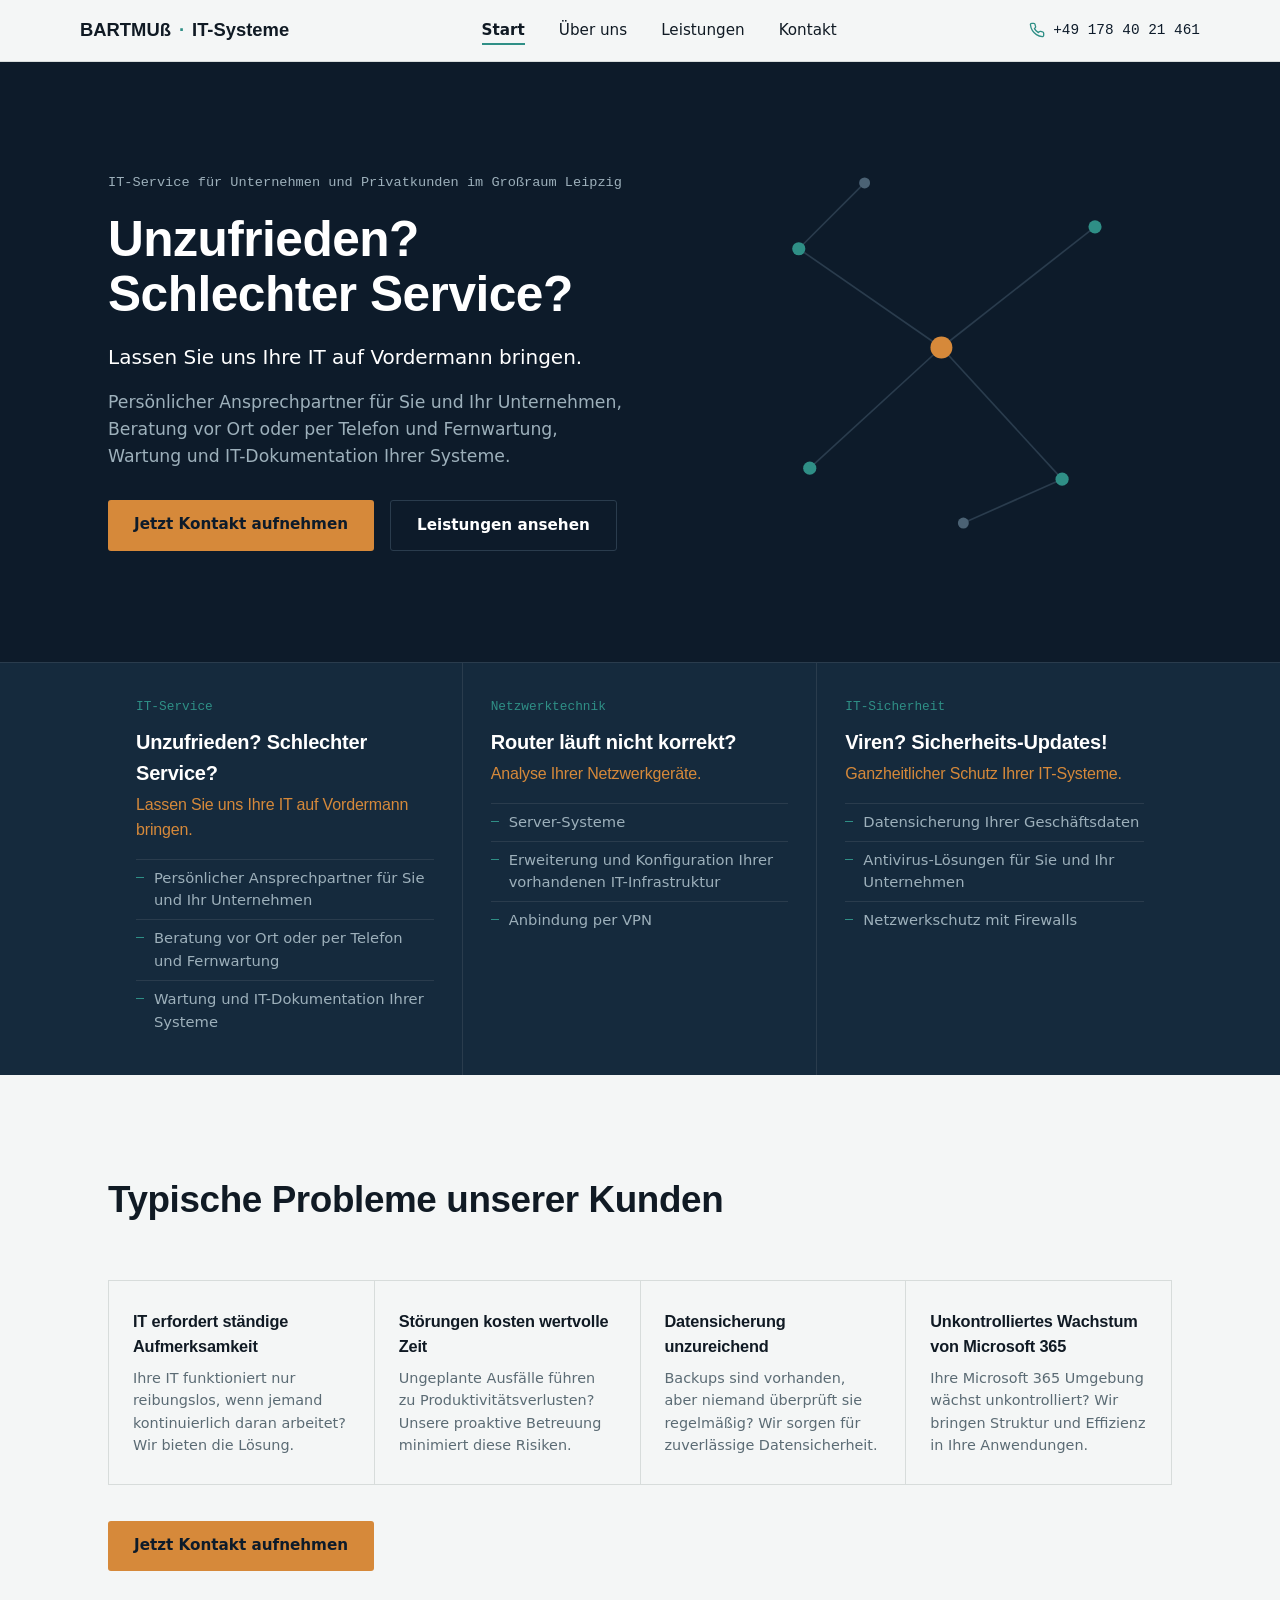
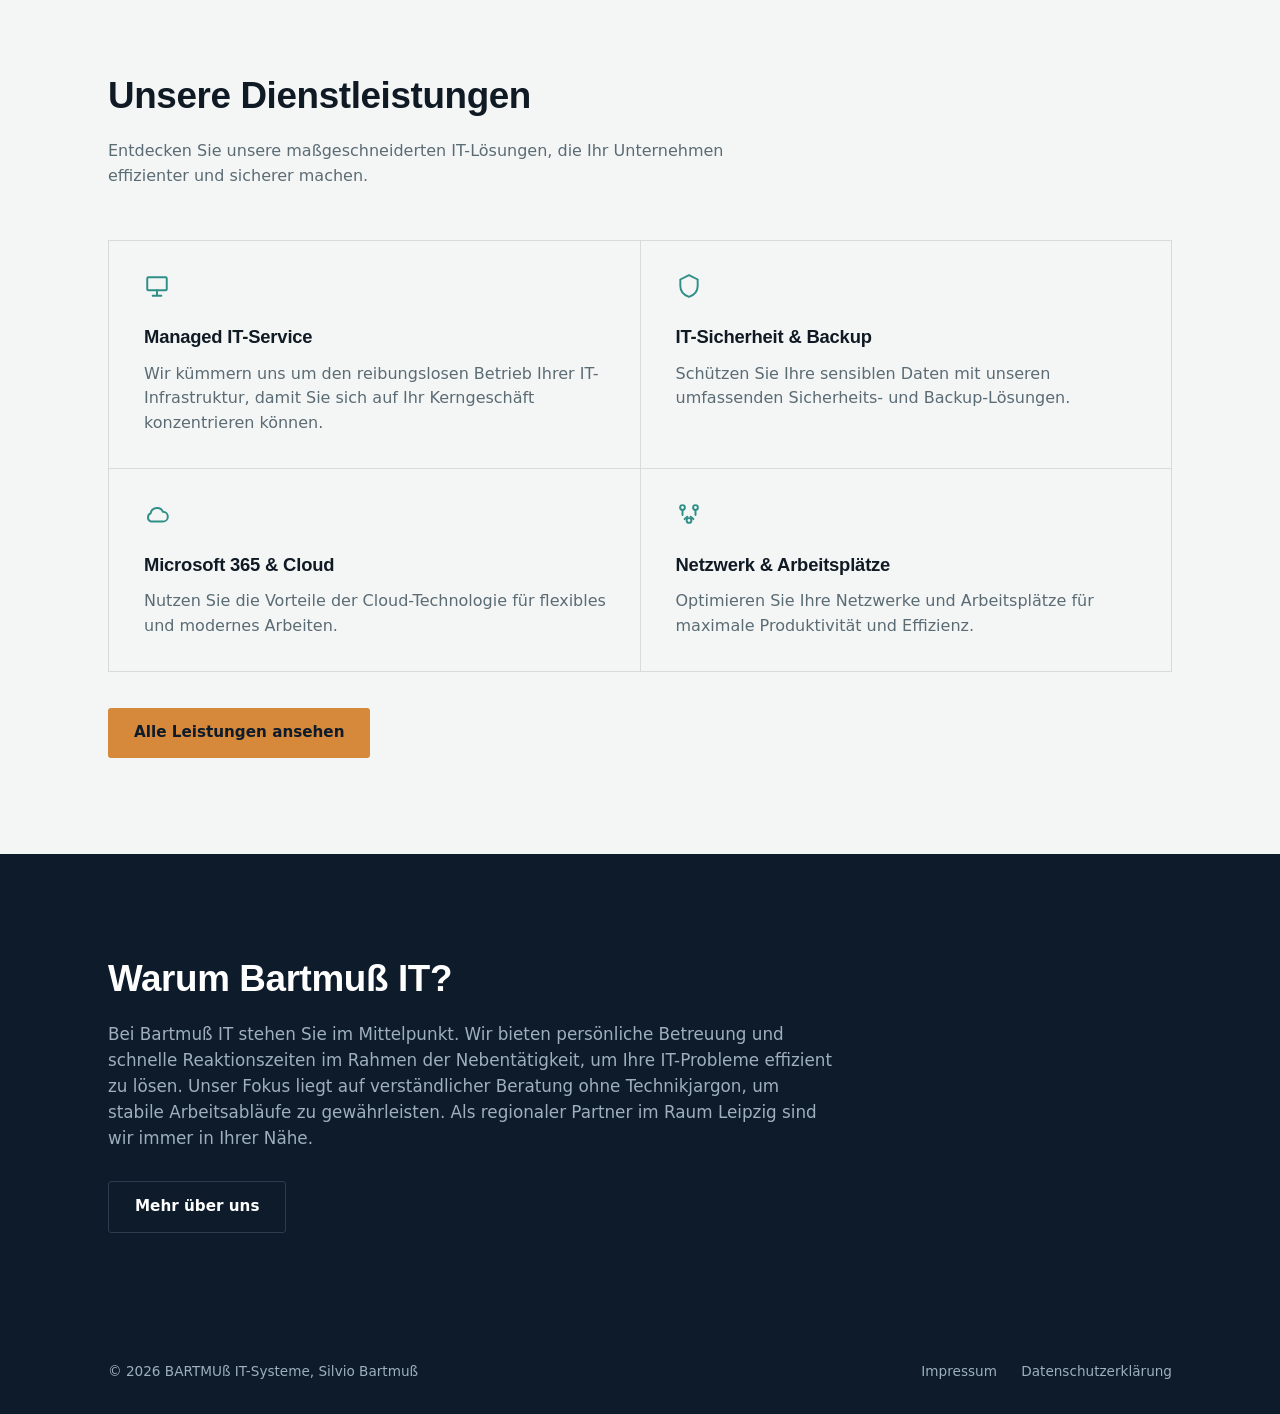
==== index.html @ efc2324e "Split site into Start, Über uns, Leistungen and Kontakt pages Menu now: Start, Über uns, Leistungen," ====
<!DOCTYPE html>
<html lang="de">
<head>
<meta charset="UTF-8">
<meta name="viewport" content="width=device-width, initial-scale=1.0">
<title>BARTMUß IT-Systeme | IT Dienstleistungen Computer PC Hilfe Reparatur</title>
<meta name="description" content="Wir bieten umfassende IT Betreuung für kleine und mittlere Unternehmen sowie Privatkunden im Großraum Leipzig/Umgebung.">
<link rel="stylesheet" href="style.css">
</head>
<body>

<header>
  <div class="wrap nav-row">
    <a href="index.html" class="brand">BARTMUß<span>·</span>IT-Systeme</a>
    <nav id="nav" aria-label="Hauptmenü">
      <ul>
        <li><a href="index.html" aria-current="page">Start</a></li>
        <li><a href="ueber.html">Über uns</a></li>
        <li><a href="leistungen.html">Leistungen</a></li>
        <li><a href="kontakt.html">Kontakt</a></li>
      </ul>
    </nav>
    <a class="nav-phone" href="tel:+4917840214611">
      <svg viewBox="0 0 24 24" fill="none" stroke-width="2" stroke-linecap="round" stroke-linejoin="round"><path d="M22 16.92v3a2 2 0 0 1-2.18 2 19.79 19.79 0 0 1-8.63-3.07 19.5 19.5 0 0 1-6-6 19.79 19.79 0 0 1-3.07-8.67A2 2 0 0 1 4.11 2h3a2 2 0 0 1 2 1.72c.127.96.361 1.903.7 2.81a2 2 0 0 1-.45 2.11L8.09 9.91a16 16 0 0 0 6 6l1.27-1.27a2 2 0 0 1 2.11-.45c.907.339 1.85.573 2.81.7A2 2 0 0 1 22 16.92z"/></svg>
      +49 178 40 21 461
    </a>
    <button class="burger" id="burger" aria-label="Menü öffnen" aria-expanded="false" aria-controls="nav"><span></span><span></span><span></span></button>
  </div>
</header>

<main>
<section class="hero" style="padding:0;">
  <div class="wrap">
    <div>
      <div class="kicker">IT-Service für Unternehmen und Privatkunden im Großraum Leipzig</div>
      <h1>Unzufrieden? Schlechter Service?</h1>
      <p class="lead" style="color:var(--white); font-size:1.25rem; font-weight:500; margin-bottom:12px;">Lassen Sie uns Ihre IT auf Vordermann bringen.</p>
      <p class="lead">Persönlicher Ansprechpartner für Sie und Ihr Unternehmen, Beratung vor Ort oder per Telefon und Fernwartung, Wartung und IT-Dokumentation Ihrer Systeme.</p>
      <div class="cta-row">
        <a href="kontakt.html" class="btn btn-primary">Jetzt Kontakt aufnehmen</a>
        <a href="leistungen.html" class="btn btn-ghost">Leistungen ansehen</a>
      </div>
    </div>
    <div>
      <svg class="node-graphic" viewBox="0 0 420 380" fill="none" role="img" aria-label="Schematische Darstellung eines vernetzten IT-Systems">
        <line x1="80" y1="90" x2="210" y2="180" stroke="#2a3c4d" stroke-width="1.5"/>
        <line x1="210" y1="180" x2="350" y2="70" stroke="#2a3c4d" stroke-width="1.5"/>
        <line x1="210" y1="180" x2="90" y2="290" stroke="#2a3c4d" stroke-width="1.5"/>
        <line x1="210" y1="180" x2="320" y2="300" stroke="#2a3c4d" stroke-width="1.5"/>
        <line x1="320" y1="300" x2="230" y2="340" stroke="#2a3c4d" stroke-width="1.5"/>
        <line x1="80" y1="90" x2="140" y2="30" stroke="#2a3c4d" stroke-width="1.5"/>
        <circle cx="210" cy="180" r="10" fill="#d6893a"/>
        <circle cx="80" cy="90" r="6" fill="#2f8f86"/>
        <circle cx="350" cy="70" r="6" fill="#2f8f86"/>
        <circle cx="90" cy="290" r="6" fill="#2f8f86"/>
        <circle cx="320" cy="300" r="6" fill="#2f8f86"/>
        <circle cx="230" cy="340" r="5" fill="#4b6274"/>
        <circle cx="140" cy="30" r="5" fill="#4b6274"/>
      </svg>
    </div>
  </div>
</section>

<div class="topics">
  <div class="wrap">
    <div class="topic">
      <div class="label">IT-Service</div>
      <h3>Unzufrieden? Schlechter Service?</h3>
      <h4>Lassen Sie uns Ihre IT auf Vordermann bringen.</h4>
      <ul>
        <li>Persönlicher Ansprechpartner für Sie und Ihr Unternehmen</li>
        <li>Beratung vor Ort oder per Telefon und Fernwartung</li>
        <li>Wartung und IT-Dokumentation Ihrer Systeme</li>
      </ul>
    </div>
    <div class="topic">
      <div class="label">Netzwerktechnik</div>
      <h3>Router läuft nicht korrekt?</h3>
      <h4>Analyse Ihrer Netzwerkgeräte.</h4>
      <ul>
        <li>Server-Systeme</li>
        <li>Erweiterung und Konfiguration Ihrer vorhandenen IT-Infrastruktur</li>
        <li>Anbindung per VPN</li>
      </ul>
    </div>
    <div class="topic">
      <div class="label">IT-Sicherheit</div>
      <h3>Viren? Sicherheits-Updates!</h3>
      <h4>Ganzheitlicher Schutz Ihrer IT-Systeme.</h4>
      <ul>
        <li>Datensicherung Ihrer Geschäftsdaten</li>
        <li>Antivirus-Lösungen für Sie und Ihr Unternehmen</li>
        <li>Netzwerkschutz mit Firewalls</li>
      </ul>
    </div>
  </div>
</div>

<section>
  <div class="wrap">
    <div class="section-head">
      <h2>Typische Probleme unserer Kunden</h2>
    </div>
    <div class="problem-grid">
      <div class="problem-item">
        <h3>IT erfordert ständige Aufmerksamkeit</h3>
        <p>Ihre IT funktioniert nur reibungslos, wenn jemand kontinuierlich daran arbeitet? Wir bieten die Lösung.</p>
      </div>
      <div class="problem-item">
        <h3>Störungen kosten wertvolle Zeit</h3>
        <p>Ungeplante Ausfälle führen zu Produktivitätsverlusten? Unsere proaktive Betreuung minimiert diese Risiken.</p>
      </div>
      <div class="problem-item">
        <h3>Datensicherung unzureichend</h3>
        <p>Backups sind vorhanden, aber niemand überprüft sie regelmäßig? Wir sorgen für zuverlässige Datensicherheit.</p>
      </div>
      <div class="problem-item">
        <h3>Unkontrolliertes Wachstum von Microsoft 365</h3>
        <p>Ihre Microsoft 365 Umgebung wächst unkontrolliert? Wir bringen Struktur und Effizienz in Ihre Anwendungen.</p>
      </div>
    </div>
    <div class="cta-row" style="margin-top:36px;">
      <a href="kontakt.html" class="btn btn-primary">Jetzt Kontakt aufnehmen</a>
    </div>
  </div>
</section>

<section style="padding-top:0;">
  <div class="wrap">
    <div class="section-head">
      <h2>Unsere Dienstleistungen</h2>
      <p>Entdecken Sie unsere maßgeschneiderten IT-Lösungen, die Ihr Unternehmen effizienter und sicherer machen.</p>
    </div>
    <div class="services-grid">
      <div class="service-card">
        <svg viewBox="0 0 24 24" fill="none" stroke-width="1.8" stroke-linecap="round" stroke-linejoin="round" aria-hidden="true"><rect x="3" y="4" width="18" height="12" rx="1"/><path d="M8 21h8M12 16v5"/></svg>
        <h3>Managed IT-Service</h3>
        <p>Wir kümmern uns um den reibungslosen Betrieb Ihrer IT-Infrastruktur, damit Sie sich auf Ihr Kerngeschäft konzentrieren können.</p>
      </div>
      <div class="service-card">
        <svg viewBox="0 0 24 24" fill="none" stroke-width="1.8" stroke-linecap="round" stroke-linejoin="round" aria-hidden="true"><path d="M12 2 4 6v6c0 5 3.5 8.5 8 10 4.5-1.5 8-5 8-10V6l-8-4z"/></svg>
        <h3>IT-Sicherheit &amp; Backup</h3>
        <p>Schützen Sie Ihre sensiblen Daten mit unseren umfassenden Sicherheits- und Backup-Lösungen.</p>
      </div>
      <div class="service-card">
        <svg viewBox="0 0 24 24" fill="none" stroke-width="1.8" stroke-linecap="round" stroke-linejoin="round" aria-hidden="true"><path d="M17.5 19a4.5 4.5 0 0 0 0-9 6 6 0 0 0-11.4 1.5A4 4 0 0 0 6.5 19h11z"/></svg>
        <h3>Microsoft 365 &amp; Cloud</h3>
        <p>Nutzen Sie die Vorteile der Cloud-Technologie für flexibles und modernes Arbeiten.</p>
      </div>
      <div class="service-card">
        <svg viewBox="0 0 24 24" fill="none" stroke-width="1.8" stroke-linecap="round" stroke-linejoin="round" aria-hidden="true"><circle cx="6" cy="6" r="2.2"/><circle cx="18" cy="6" r="2.2"/><circle cx="12" cy="18" r="2.2"/><path d="M6 8.2V13m12-4.8V13M8 16.7l2.5-2.2M16 16.7l-2.5-2.2"/></svg>
        <h3>Netzwerk &amp; Arbeitsplätze</h3>
        <p>Optimieren Sie Ihre Netzwerke und Arbeitsplätze für maximale Produktivität und Effizienz.</p>
      </div>
    </div>
    <div class="cta-row" style="margin-top:36px;">
      <a href="leistungen.html" class="btn btn-primary">Alle Leistungen ansehen</a>
    </div>
  </div>
</section>

<section class="why">
  <div class="wrap">
    <h2>Warum Bartmuß IT?</h2>
    <p>Bei Bartmuß IT stehen Sie im Mittelpunkt. Wir bieten persönliche Betreuung und schnelle Reaktionszeiten im Rahmen der Nebentätigkeit, um Ihre IT-Probleme effizient zu lösen. Unser Fokus liegt auf verständlicher Beratung ohne Technikjargon, um stabile Arbeitsabläufe zu gewährleisten. Als regionaler Partner im Raum Leipzig sind wir immer in Ihrer Nähe.</p>
    <div class="cta-row">
      <a href="ueber.html" class="btn btn-ghost">Mehr über uns</a>
    </div>
  </div>
</section>
</main>

<footer>
  <div class="wrap">
    <div>© <span id="year"></span> BARTMUß IT-Systeme, Silvio Bartmuß</div>
    <div>
      <a href="https://www.bartmuss-it.de/impressum/" target="_blank" rel="noopener">Impressum</a>
      <a href="https://www.bartmuss-it.de/datenschutzerklaerung/" target="_blank" rel="noopener">Datenschutzerklärung</a>
    </div>
  </div>
</footer>

<script src="main.js"></script>
</body>
</html>
---- style.css ----
:root{
  --ink:#101a24;
  --navy:#0d1b2a;
  --navy-2:#152a3d;
  --paper:#f4f6f6;
  --paper-2:#e8ebea;
  --line:#d7dcdb;
  --line-dark:#2a3c4d;
  --teal:#2f8f86;
  --teal-dark:#236b64;
  --amber:#d6893a;
  --white:#ffffff;
  --muted:#5b6b74;
  --muted-inv:#9db0bb;
}
*{box-sizing:border-box;}
html{scroll-behavior:smooth;}
body{
  margin:0;
  background:var(--paper);
  color:var(--ink);
  font-family:'IBM Plex Sans','Segoe UI',system-ui,sans-serif;
  -webkit-font-smoothing:antialiased;
  line-height:1.55;
}
h1,h2,h3,h4{
  font-family:'Space Grotesk','IBM Plex Sans',sans-serif;
  margin:0 0 .4em 0;
  font-weight:600;
  letter-spacing:-0.01em;
}
p{margin:0 0 1em 0; color:var(--muted); max-width:62ch;}
a{color:inherit;}
.mono{font-family:'IBM Plex Mono',monospace;}
img{max-width:100%; display:block;}
.wrap{max-width:1120px; margin:0 auto; padding:0 28px;}
@media (max-width:640px){ .wrap{padding:0 20px;} }

/* ---------- Header ---------- */
header{
  position:sticky; top:0; z-index:100;
  background:rgba(244,246,246,0.94);
  backdrop-filter:blur(8px);
  border-bottom:1px solid var(--line);
}
.nav-row{display:flex; align-items:center; justify-content:space-between; padding:16px 0;}
.brand{
  display:flex; align-items:baseline; gap:8px;
  font-family:'Space Grotesk',sans-serif;
  font-weight:700; font-size:1.15rem; text-decoration:none; color:var(--ink);
}
.brand span{color:var(--teal);}
nav ul{list-style:none; display:flex; gap:34px; margin:0; padding:0;}
nav a{
  text-decoration:none; color:var(--ink); font-size:.95rem; font-weight:500;
  padding-bottom:4px; border-bottom:2px solid transparent;
  transition:border-color .2s ease;
}
nav a:hover{border-color:var(--teal);}
nav a[aria-current="page"]{border-color:var(--teal); font-weight:600;}
.nav-phone{
  display:flex; align-items:center; gap:8px;
  font-family:'IBM Plex Mono',monospace; font-size:.9rem;
  color:var(--navy); text-decoration:none;
}
.nav-phone svg{width:16px; height:16px; stroke:var(--teal);}
.burger{display:none; background:none; border:none; cursor:pointer; padding:6px;}
.burger span{display:block; width:24px; height:2px; background:var(--ink); margin:5px 0;}
@media (max-width:820px){
  nav{position:absolute; top:100%; left:0; right:0; background:var(--paper);
      border-bottom:1px solid var(--line); display:none;}
  nav.open{display:block;}
  nav ul{flex-direction:column; gap:0; padding:8px 28px 20px;}
  nav a{display:block; padding:12px 0; border-bottom:1px solid var(--line);}
  nav a[aria-current="page"]{border-bottom-color:var(--teal);}
  .nav-phone{display:none;}
  .burger{display:block;}
}
a:focus-visible, button:focus-visible, input:focus-visible, textarea:focus-visible{
  outline:2px solid var(--teal); outline-offset:2px;
}

/* ---------- Buttons ---------- */
.btn{
  display:inline-block; padding:13px 26px; border-radius:3px;
  font-weight:600; font-size:.95rem; text-decoration:none;
  transition:background .2s ease, border-color .2s ease, color .2s ease;
}
.btn-primary{background:var(--amber); color:var(--navy);}
.btn-primary:hover{background:#e6994a;}
.btn-ghost{border:1px solid var(--line-dark); color:var(--white);}
.btn-ghost:hover{border-color:var(--teal); color:var(--teal);}
.cta-row{display:flex; gap:16px; margin-top:30px; flex-wrap:wrap;}

/* ---------- Hero (Start) ---------- */
.hero{background:var(--navy); color:var(--white); overflow:hidden;}
.hero .wrap{
  display:grid; grid-template-columns:1.1fr .9fr; gap:40px;
  align-items:center; padding-top:88px; padding-bottom:88px;
}
@media (max-width:900px){ .hero .wrap{grid-template-columns:1fr;} }
.kicker{font-family:'IBM Plex Mono',monospace; font-size:.85rem; color:var(--muted-inv); margin-bottom:18px;}
.hero h1{font-size:clamp(2.1rem,4vw,3.1rem); line-height:1.12; color:var(--white);}
.hero p.lead{color:var(--muted-inv); font-size:1.08rem; max-width:48ch; margin-top:16px;}
.node-graphic{width:100%; height:auto;}

/* ---------- Page head (Unterseiten) ---------- */
.page-head{background:var(--navy); color:var(--white);}
.page-head .wrap{padding-top:64px; padding-bottom:64px;}
.page-head h1{font-size:clamp(2rem,3.6vw,2.8rem); color:var(--white); margin-bottom:12px;}
.page-head p{color:var(--muted-inv); font-size:1.05rem; max-width:60ch; margin:0;}
.page-head .kicker{margin-bottom:14px;}

/* ---------- Themen-Teaser (Start) ---------- */
.topics{background:var(--navy-2); border-top:1px solid var(--line-dark);}
.topics .wrap{display:grid; grid-template-columns:repeat(3,1fr); gap:0;}
.topic{padding:34px 28px; border-right:1px solid var(--line-dark); color:var(--white);}
.topic:last-child{border-right:none;}
.topic .label{font-family:'IBM Plex Mono',monospace; font-size:.8rem; color:var(--teal);}
.topic h3{color:var(--white); font-size:1.25rem; margin:10px 0 4px;}
.topic h4{color:var(--amber); font-size:1rem; margin:0 0 16px; font-weight:500;}
.topic ul{list-style:none; margin:0; padding:0;}
.topic li{color:var(--muted-inv); font-size:.92rem; padding:7px 0 7px 18px; position:relative; border-top:1px solid var(--line-dark);}
.topic li:before{content:""; position:absolute; left:0; top:17px; width:8px; height:1px; background:var(--teal);}
@media (max-width:900px){
  .topics .wrap{grid-template-columns:1fr;}
  .topic{border-right:none; border-bottom:1px solid var(--line-dark);}
  .topic:last-child{border-bottom:none;}
}

/* ---------- Sections ---------- */
section{padding:96px 0;}
.section-head{max-width:640px; margin-bottom:52px;}
.section-head .kicker{color:var(--teal-dark);}
.section-head h2{font-size:clamp(1.7rem,3vw,2.3rem);}

/* Problem-Raster */
.problem-grid{
  display:grid; grid-template-columns:repeat(4,1fr); gap:1px;
  background:var(--line); border:1px solid var(--line);
}
.problem-item{background:var(--paper); padding:28px 24px;}
.problem-item h3{font-size:1.02rem; margin-bottom:8px;}
.problem-item p{font-size:.9rem; margin:0;}
@media (max-width:900px){ .problem-grid{grid-template-columns:1fr 1fr;} }
@media (max-width:560px){ .problem-grid{grid-template-columns:1fr;} }

/* Service-Karten */
.services-grid{
  display:grid; grid-template-columns:repeat(2,1fr); gap:1px;
  background:var(--line); border:1px solid var(--line);
}
@media (max-width:700px){ .services-grid{grid-template-columns:1fr;} }
.service-card{
  background:var(--paper); padding:32px;
  border-left:3px solid transparent;
  transition:border-color .2s ease, background .2s ease;
}
.service-card:hover{border-left-color:var(--teal); background:var(--white);}
.service-card h3{font-size:1.15rem; margin-bottom:10px;}
.service-card svg{width:26px; height:26px; stroke:var(--teal); margin-bottom:16px;}
.service-card p{margin:0;}

/* Warum-Sektion */
.why{background:var(--navy); color:var(--white);}
.why h2{color:var(--white); font-size:clamp(1.7rem,3vw,2.3rem);}
.why .kicker{color:var(--muted-inv);}
.why p{color:var(--muted-inv); font-size:1.05rem; max-width:68ch;}

/* Listen */
.check-list{columns:2; column-gap:40px; list-style:none; margin:0; padding:0;}
@media (max-width:700px){ .check-list{columns:1;} }
.check-list li{
  padding:10px 0 10px 22px; position:relative; break-inside:avoid;
  border-bottom:1px solid var(--line); color:var(--ink); font-size:.95rem;
}
.check-list li:before{content:""; position:absolute; left:0; top:19px; width:8px; height:1px; background:var(--teal);}

/* Leistungen-Seite */
.service-block{display:grid; grid-template-columns:.8fr 1.2fr; gap:48px; padding:44px 0; border-top:1px solid var(--line);}
.service-block:first-of-type{border-top:none; padding-top:0;}
.service-block h2{font-size:1.5rem; margin-bottom:6px;}
.service-block .q{color:var(--teal-dark); font-weight:500; margin:0 0 4px;}
.service-block .claim{color:var(--ink); font-weight:500; margin:0;}
@media (max-width:760px){ .service-block{grid-template-columns:1fr; gap:16px;} }
.intro-text{max-width:70ch;}
.intro-text p{font-size:1.02rem;}

.audience-block{margin-top:72px;}
.audience-block + .audience-block{margin-top:72px;}
.audience-block h2{font-size:1.7rem; margin-bottom:12px;}
.audience-block > p{max-width:70ch; margin-bottom:28px;}
.audience-block .sub{font-family:'IBM Plex Mono',monospace; font-size:.8rem; color:var(--muted); margin:0 0 10px;}

/* Über uns */
.about-grid{display:grid; grid-template-columns:.8fr 1.2fr; gap:56px; align-items:start;}
@media (max-width:820px){ .about-grid{grid-template-columns:1fr;} }
.about-photo{
  width:100%; aspect-ratio:4/5; border-radius:2px; margin-bottom:20px; overflow:hidden;
  background:linear-gradient(160deg,var(--navy),var(--teal-dark));
  display:flex; align-items:flex-end; padding:20px; color:var(--white); position:relative;
}
.about-photo img{position:absolute; inset:0; width:100%; height:100%; object-fit:cover;}
.about-photo span{position:relative; font-size:.85rem;}
.badges{list-style:none; padding:0; margin:0; font-size:.92rem;}
.badges li{padding:10px 0; border-top:1px solid var(--line); color:var(--muted);}
.badges li:first-child{border-top:none;}
.badges strong{color:var(--ink); font-weight:600;}
.letter p{font-size:1.02rem; color:var(--ink); max-width:62ch;}
.letter .sign{margin-top:24px; color:var(--ink);}

/* Kontakt */
.contact-grid{display:grid; grid-template-columns:1fr 1fr; gap:56px;}
@media (max-width:820px){ .contact-grid{grid-template-columns:1fr;} }
.field{margin-bottom:18px;}
.field label{display:block; font-size:.82rem; font-family:'IBM Plex Mono',monospace; color:var(--muted); margin-bottom:6px;}
.field input,.field textarea{
  width:100%; border:1px solid var(--line-dark); background:var(--white);
  padding:12px 14px; font-family:inherit; font-size:.95rem; border-radius:2px; color:var(--ink);
}
.contact-info dl{margin:0;}
.contact-info dt{font-family:'IBM Plex Mono',monospace; font-size:.78rem; color:var(--muted); margin-top:22px;}
.contact-info dt:first-child{margin-top:0;}
.contact-info dd{margin:4px 0 0; font-size:1rem; color:var(--ink);}
.social-row{display:flex; gap:14px; margin-top:28px;}
.social-row a{
  width:38px; height:38px; border:1px solid var(--line-dark); border-radius:50%;
  display:flex; align-items:center; justify-content:center; text-decoration:none;
  transition:background .2s ease, border-color .2s ease;
}
.social-row a:hover{background:var(--teal); border-color:var(--teal);}
.social-row svg{width:17px; height:17px; stroke:var(--ink);}
.social-row a:hover svg{stroke:var(--white);}
.contact-bg{background:var(--paper-2);}

/* CTA-Band */
.cta-band{background:var(--paper-2); padding:64px 0;}
.cta-band .wrap{display:flex; justify-content:space-between; align-items:center; gap:24px; flex-wrap:wrap;}
.cta-band h2{font-size:1.5rem; margin:0;}

/* Footer */
footer{background:var(--navy); color:var(--muted-inv); padding:32px 0;}
footer .wrap{display:flex; justify-content:space-between; align-items:center; flex-wrap:wrap; gap:12px; font-size:.85rem;}
footer a{color:var(--muted-inv); text-decoration:none; margin-left:20px;}
footer a:hover{color:var(--white);}

@media (prefers-reduced-motion:reduce){
  html{scroll-behavior:auto;}
  *{transition:none !important;}
}
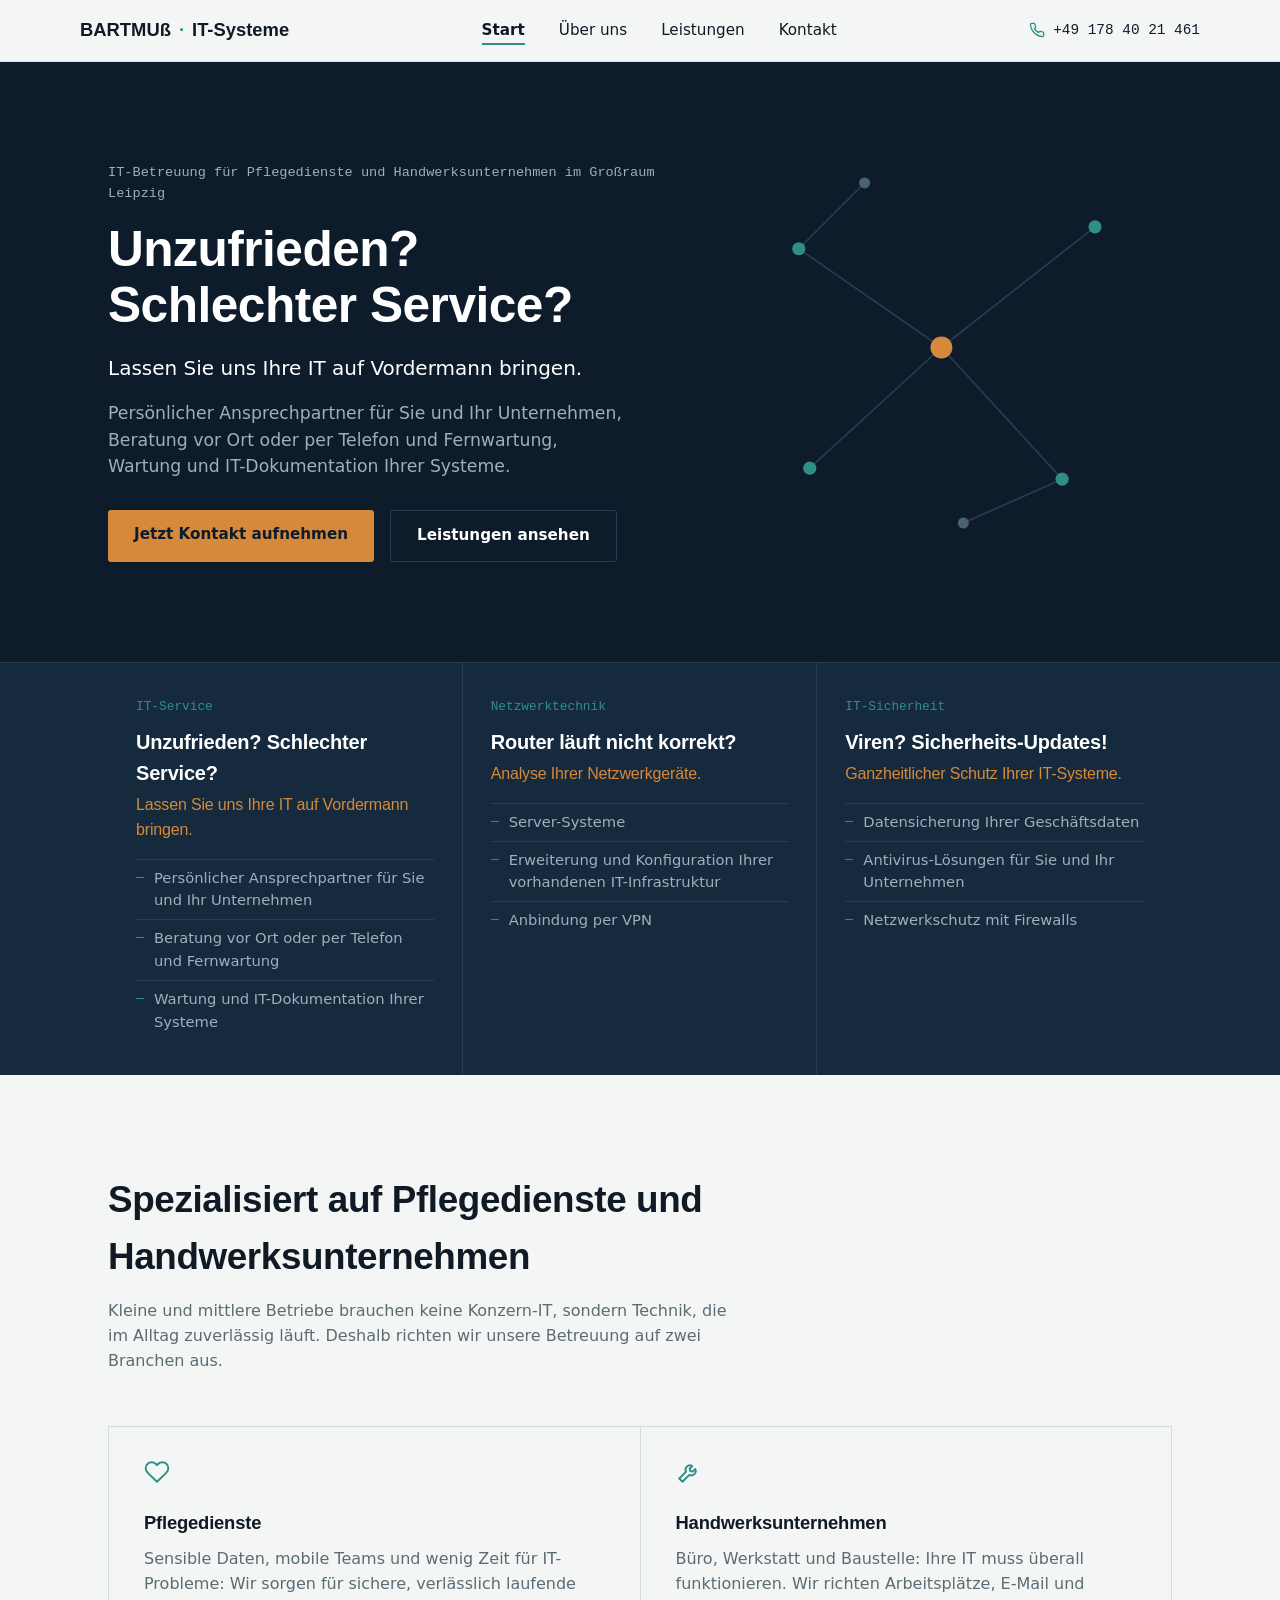
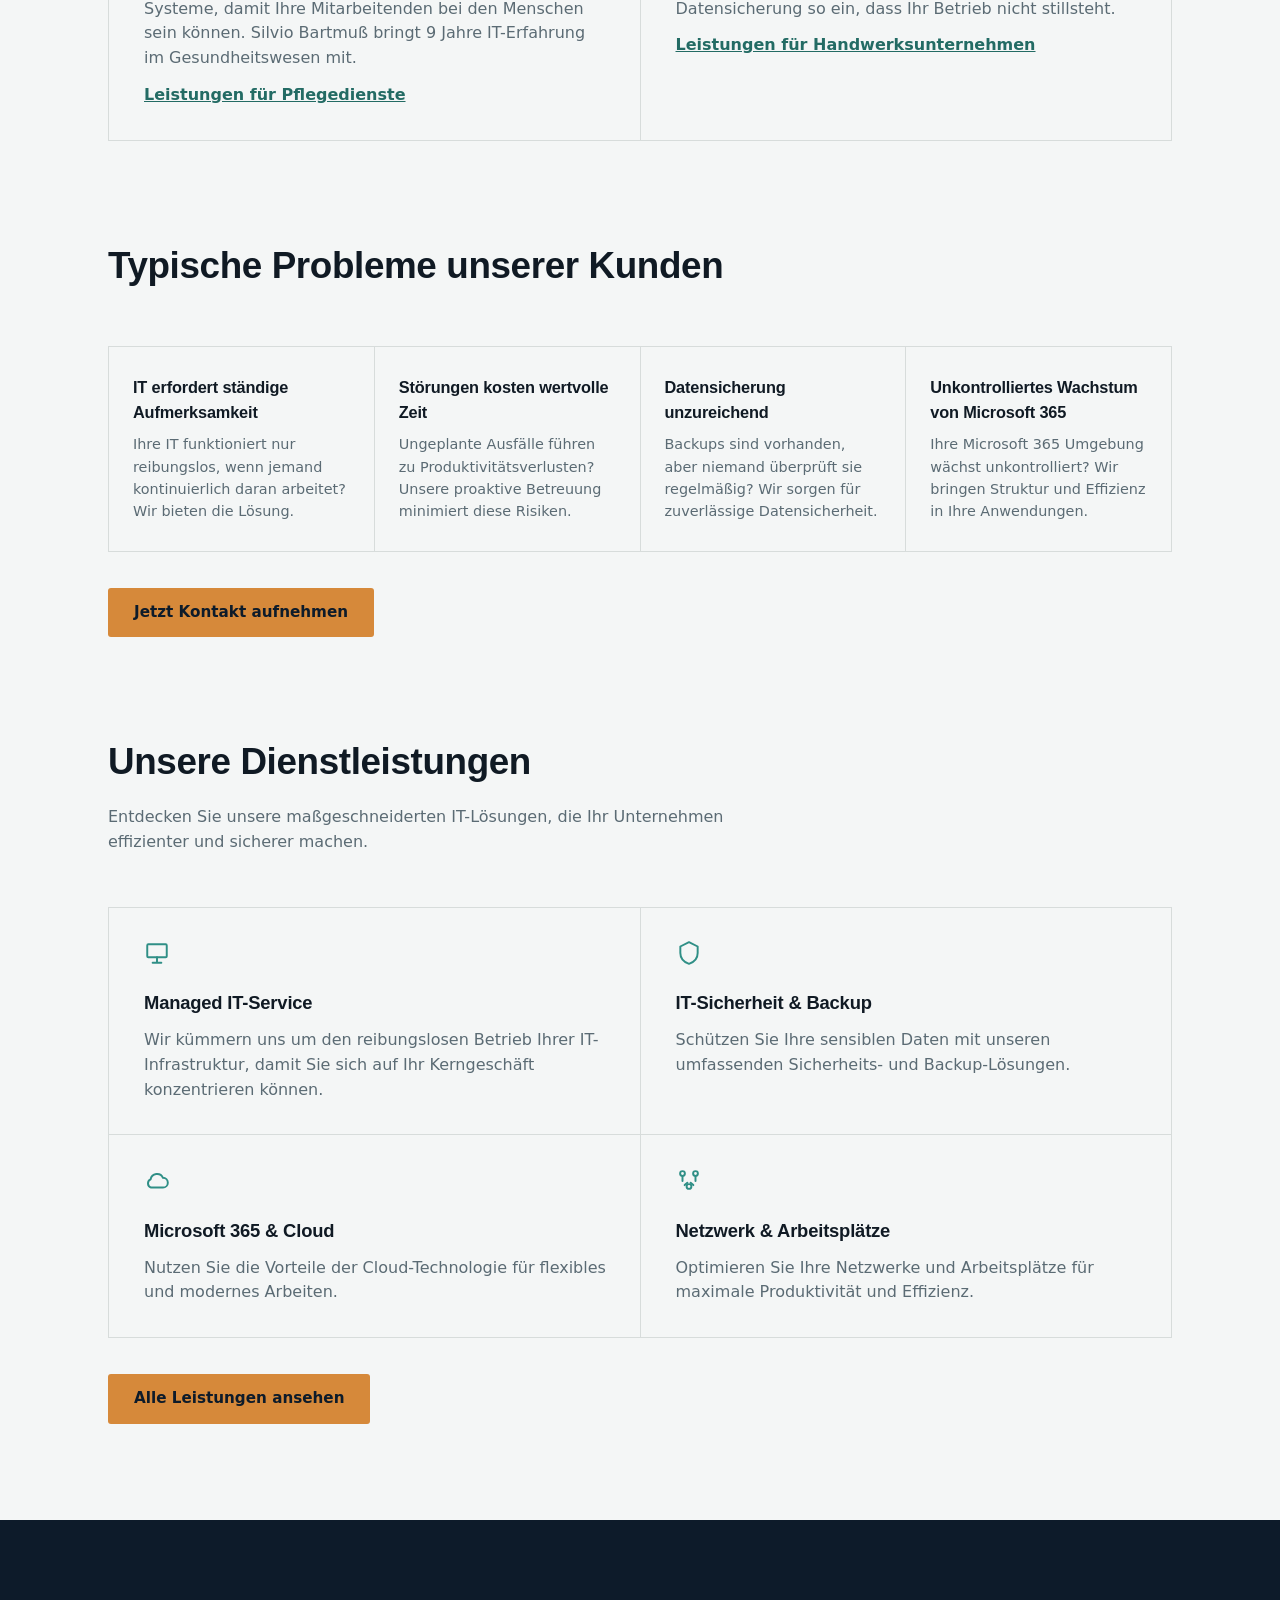
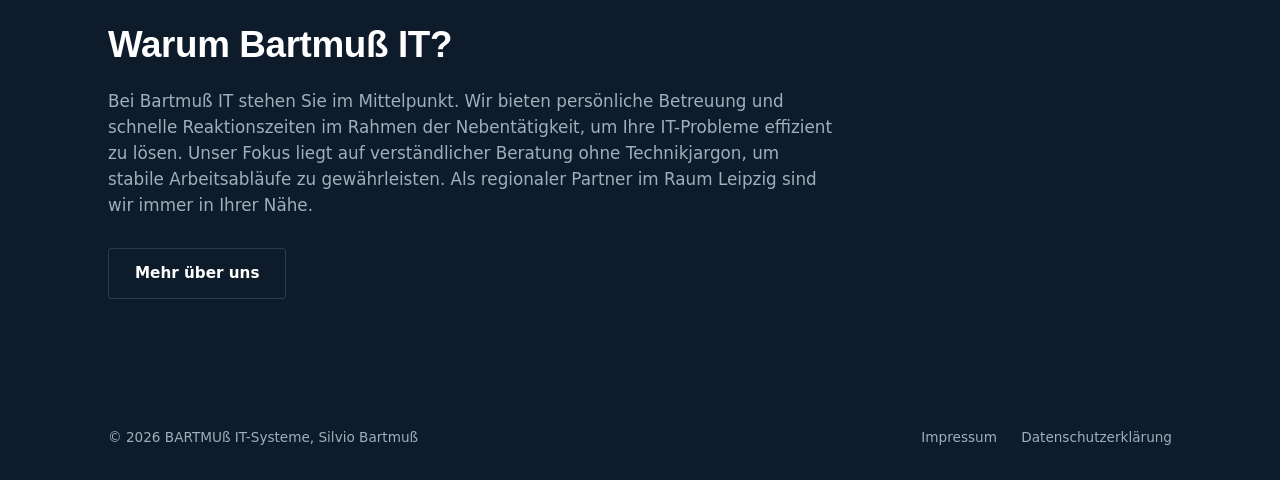
==== commit df37d7ed: "Add contact form, Impressum and Datenschutz pages, focus on care services and trades - Contact form " ====
--- a/index.html
+++ b/index.html
@@ -3,8 +3,8 @@
 <head>
 <meta charset="UTF-8">
 <meta name="viewport" content="width=device-width, initial-scale=1.0">
-<title>BARTMUß IT-Systeme | IT Dienstleistungen Computer PC Hilfe Reparatur</title>
-<meta name="description" content="Wir bieten umfassende IT Betreuung für kleine und mittlere Unternehmen sowie Privatkunden im Großraum Leipzig/Umgebung.">
+<title>BARTMUß IT-Systeme | IT-Betreuung für Pflegedienste und Handwerksunternehmen in Leipzig</title>
+<meta name="description" content="Persönliche IT-Betreuung für Pflegedienste und Handwerksunternehmen im Großraum Leipzig: Wartung, IT-Sicherheit, Datensicherung, Microsoft 365 und Fernwartung.">
 <link rel="stylesheet" href="style.css">
 </head>
 <body>
@@ -32,7 +32,7 @@
 <section class="hero" style="padding:0;">
   <div class="wrap">
     <div>
-      <div class="kicker">IT-Service für Unternehmen und Privatkunden im Großraum Leipzig</div>
+      <div class="kicker">IT-Betreuung für Pflegedienste und Handwerksunternehmen im Großraum Leipzig</div>
       <h1>Unzufrieden? Schlechter Service?</h1>
       <p class="lead" style="color:var(--white); font-size:1.25rem; font-weight:500; margin-bottom:12px;">Lassen Sie uns Ihre IT auf Vordermann bringen.</p>
       <p class="lead">Persönlicher Ansprechpartner für Sie und Ihr Unternehmen, Beratung vor Ort oder per Telefon und Fernwartung, Wartung und IT-Dokumentation Ihrer Systeme.</p>
@@ -99,6 +99,29 @@
 <section>
   <div class="wrap">
     <div class="section-head">
+      <h2>Spezialisiert auf Pflegedienste und Handwerksunternehmen</h2>
+      <p>Kleine und mittlere Betriebe brauchen keine Konzern-IT, sondern Technik, die im Alltag zuverlässig läuft. Deshalb richten wir unsere Betreuung auf zwei Branchen aus.</p>
+    </div>
+    <div class="services-grid">
+      <div class="service-card">
+        <svg viewBox="0 0 24 24" fill="none" stroke-width="1.8" stroke-linecap="round" stroke-linejoin="round" aria-hidden="true"><path d="M20.8 4.6a5.5 5.5 0 0 0-7.8 0L12 5.7l-1-1.1a5.5 5.5 0 0 0-7.8 7.8l1 1.1L12 21l7.8-7.5 1-1.1a5.5 5.5 0 0 0 0-7.8z"/></svg>
+        <h3>Pflegedienste</h3>
+        <p>Sensible Daten, mobile Teams und wenig Zeit für IT-Probleme: Wir sorgen für sichere, verlässlich laufende Systeme, damit Ihre Mitarbeitenden bei den Menschen sein können. Silvio Bartmuß bringt 9 Jahre IT-Erfahrung im Gesundheitswesen mit.</p>
+        <p style="margin-top:12px;"><a href="leistungen.html#pflegedienste" style="color:var(--teal-dark); font-weight:600;">Leistungen für Pflegedienste</a></p>
+      </div>
+      <div class="service-card">
+        <svg viewBox="0 0 24 24" fill="none" stroke-width="1.8" stroke-linecap="round" stroke-linejoin="round" aria-hidden="true"><path d="M14.7 6.3a4 4 0 0 0-5.4 5.4L3 18l3 3 6.3-6.3a4 4 0 0 0 5.4-5.4l-2.4 2.4-2.1-.6-.6-2.1 2.4-2.4z"/></svg>
+        <h3>Handwerksunternehmen</h3>
+        <p>Büro, Werkstatt und Baustelle: Ihre IT muss überall funktionieren. Wir richten Arbeitsplätze, E-Mail und Datensicherung so ein, dass Ihr Betrieb nicht stillsteht.</p>
+        <p style="margin-top:12px;"><a href="leistungen.html#handwerk" style="color:var(--teal-dark); font-weight:600;">Leistungen für Handwerksunternehmen</a></p>
+      </div>
+    </div>
+  </div>
+</section>
+
+<section style="padding-top:0;">
+  <div class="wrap">
+    <div class="section-head">
       <h2>Typische Probleme unserer Kunden</h2>
     </div>
     <div class="problem-grid">
@@ -174,8 +197,8 @@
   <div class="wrap">
     <div>© <span id="year"></span> BARTMUß IT-Systeme, Silvio Bartmuß</div>
     <div>
-      <a href="https://www.bartmuss-it.de/impressum/" target="_blank" rel="noopener">Impressum</a>
-      <a href="https://www.bartmuss-it.de/datenschutzerklaerung/" target="_blank" rel="noopener">Datenschutzerklärung</a>
+      <a href="impressum.html">Impressum</a>
+      <a href="datenschutz.html">Datenschutzerklärung</a>
     </div>
   </div>
 </footer>
--- a/style.css
+++ b/style.css
@@ -238,6 +238,33 @@
 .cta-band .wrap{display:flex; justify-content:space-between; align-items:center; gap:24px; flex-wrap:wrap;}
 .cta-band h2{font-size:1.5rem; margin:0;}
 
+/* Rechtstexte */
+.legal{max-width:760px;}
+.legal h2{font-size:1.35rem; margin:44px 0 12px; padding-top:28px; border-top:1px solid var(--line);}
+.legal h2:first-child{margin-top:0; padding-top:0; border-top:none;}
+.legal h3{font-size:1.05rem; margin:28px 0 8px;}
+.legal p{color:var(--ink); max-width:none; font-size:.98rem;}
+.legal ul{margin:0 0 1em 0; padding-left:20px; color:var(--ink); font-size:.98rem;}
+.legal li{margin-bottom:6px;}
+.legal address{font-style:normal; color:var(--ink); margin-bottom:1em;}
+.legal .stand{color:var(--muted); font-size:.9rem;}
+.legal a{color:var(--teal-dark);}
+
+/* Formular-Zusätze */
+.field select{
+  width:100%; border:1px solid var(--line-dark); background:var(--white);
+  padding:12px 14px; font-family:inherit; font-size:.95rem; border-radius:2px; color:var(--ink);
+}
+.field-check{display:flex; gap:10px; align-items:flex-start; margin-bottom:20px;}
+.field-check input{margin-top:4px; flex:0 0 auto;}
+.field-check label{font-size:.88rem; color:var(--muted); font-family:inherit;}
+.field-check a{color:var(--teal-dark);}
+.hp{position:absolute; left:-9999px; width:1px; height:1px; overflow:hidden;}
+.form-status{margin-top:14px; font-size:.92rem; display:none;}
+.form-status.ok{display:block; color:var(--teal-dark);}
+.form-status.err{display:block; color:#a8321f;}
+button[disabled]{opacity:.6; cursor:wait;}
+
 /* Footer */
 footer{background:var(--navy); color:var(--muted-inv); padding:32px 0;}
 footer .wrap{display:flex; justify-content:space-between; align-items:center; flex-wrap:wrap; gap:12px; font-size:.85rem;}
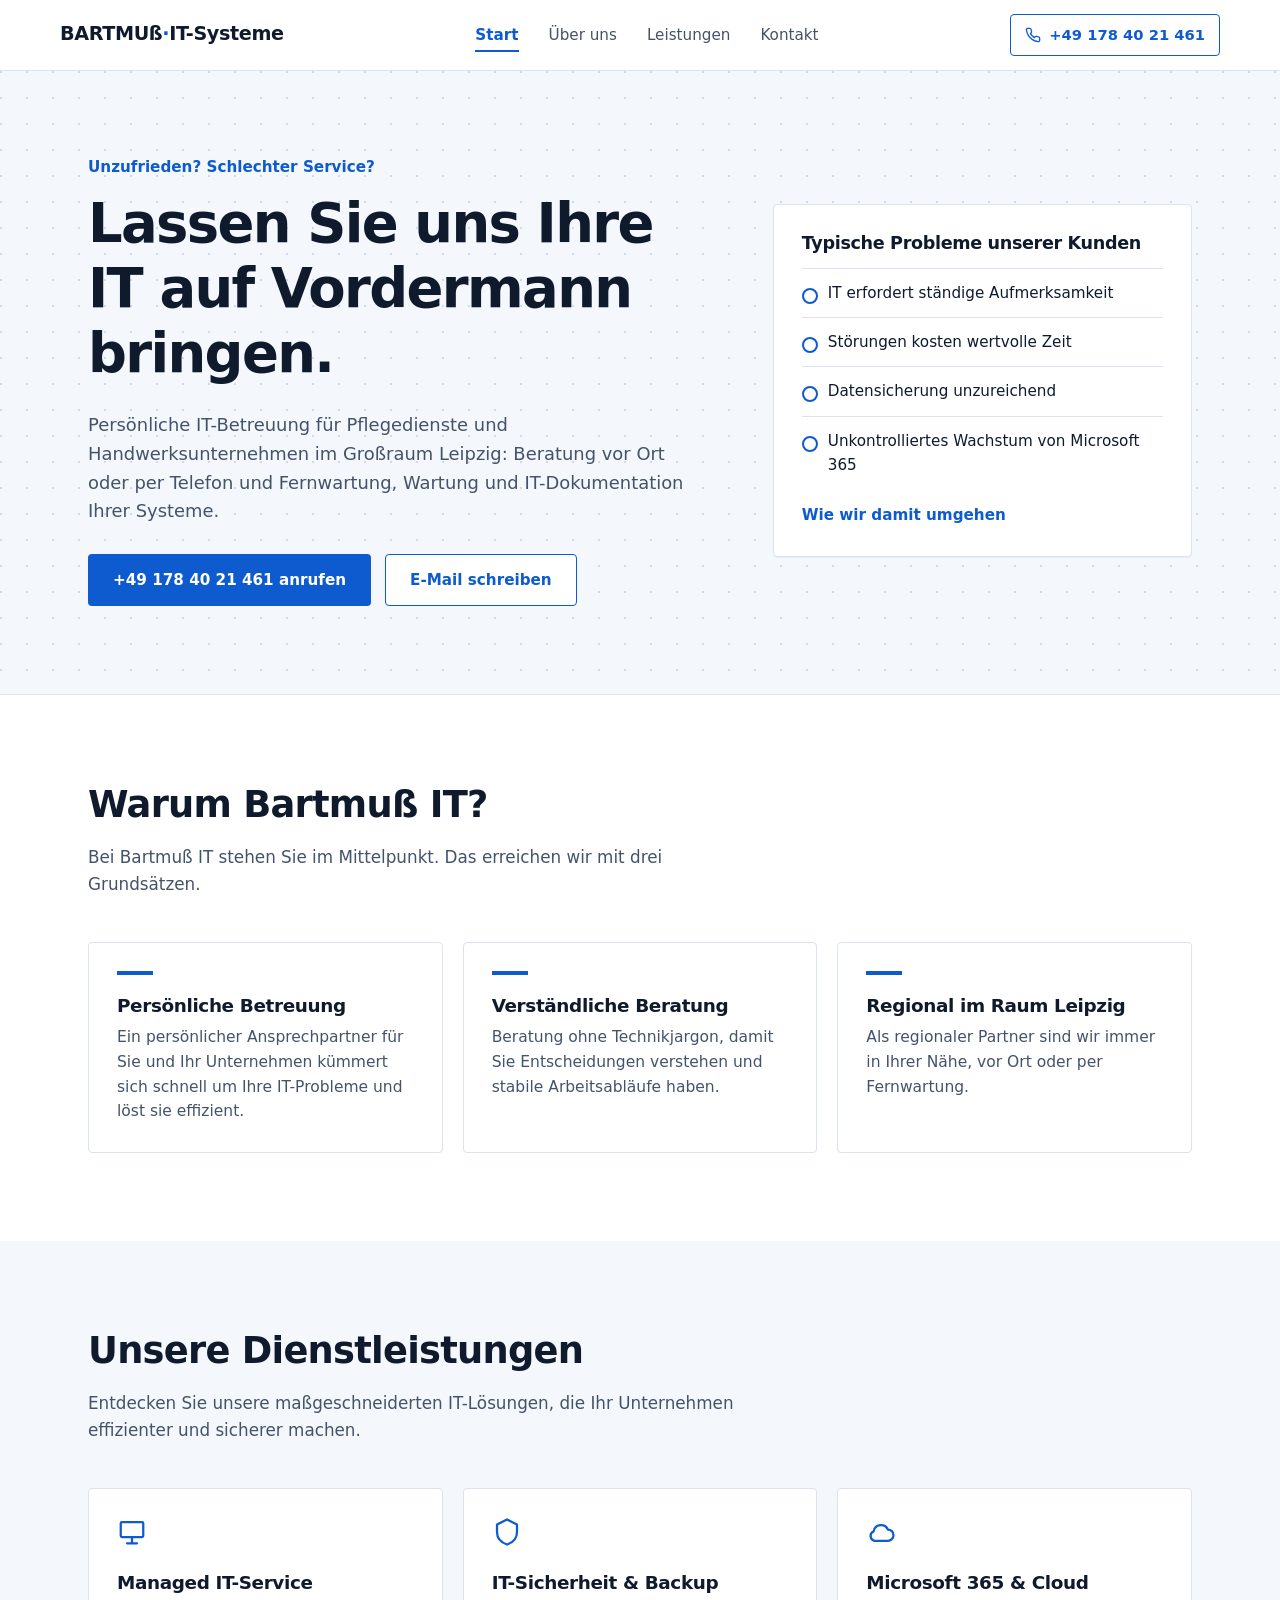
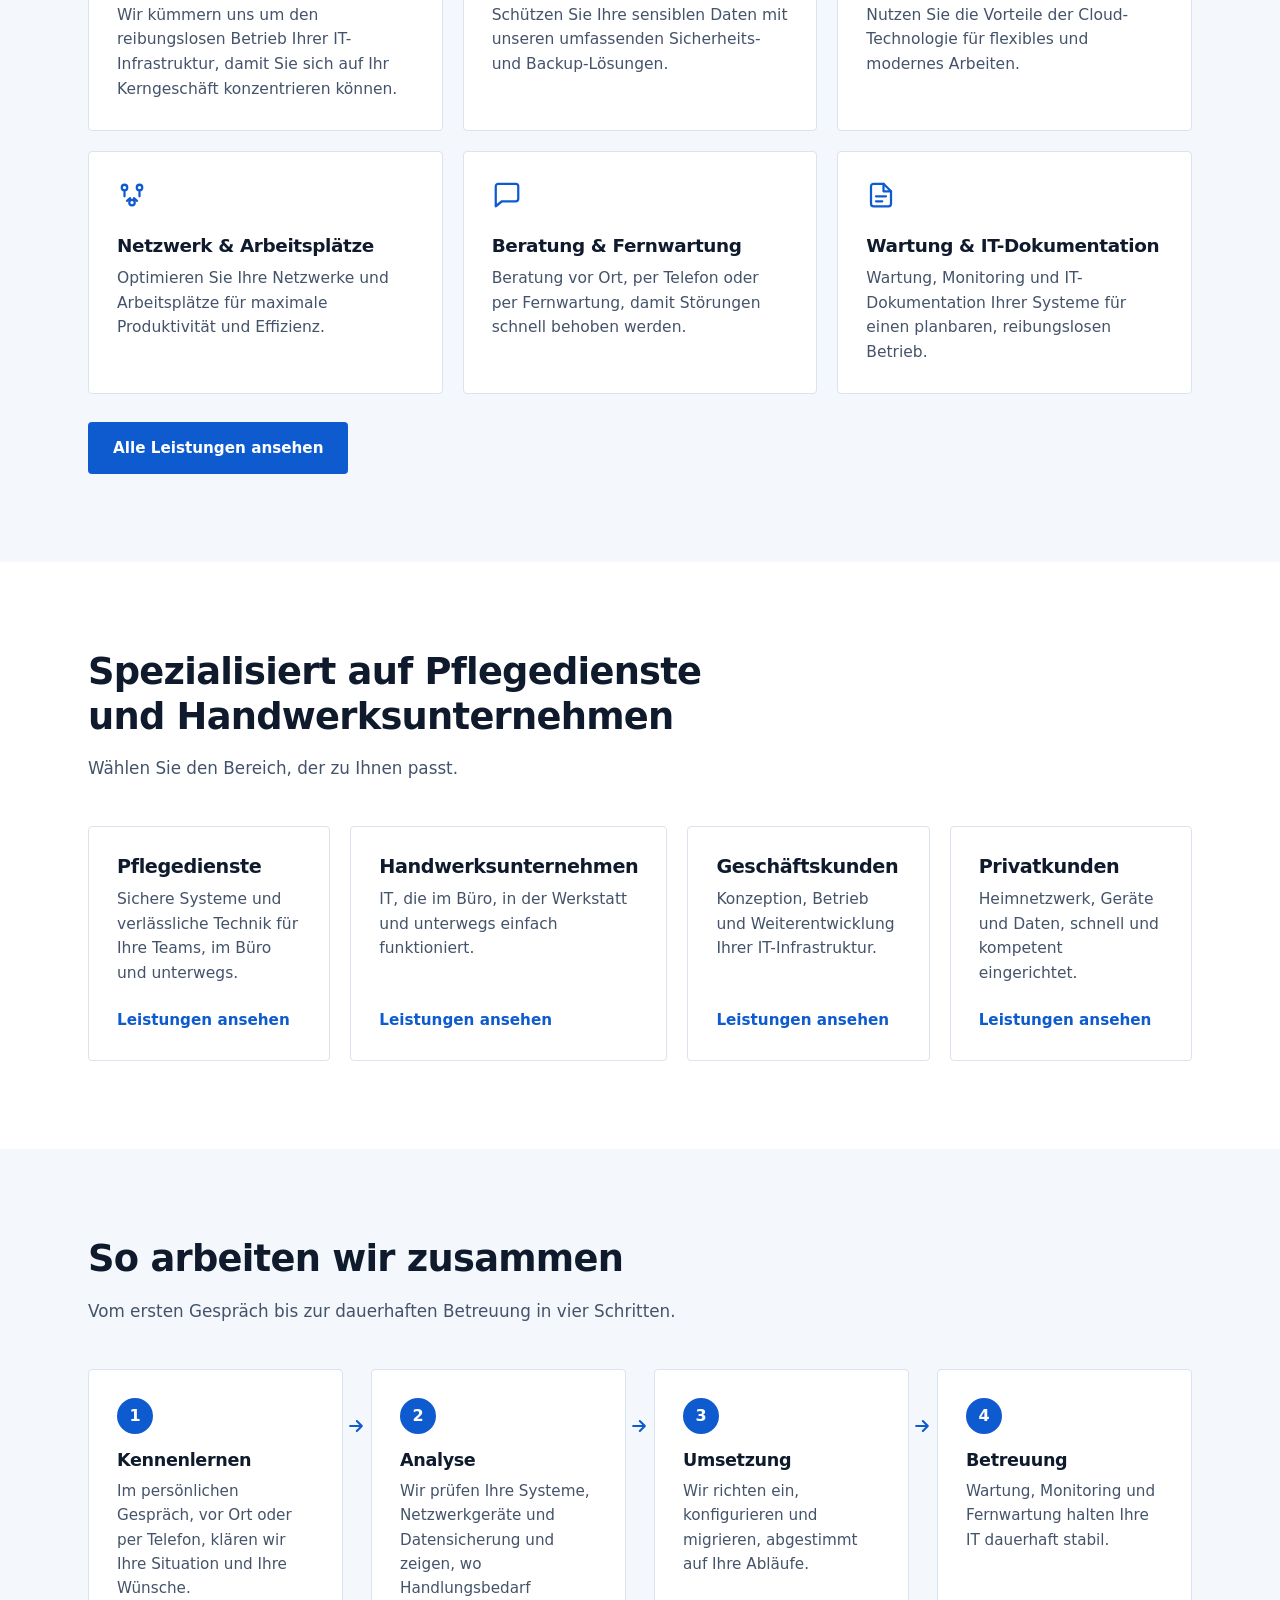
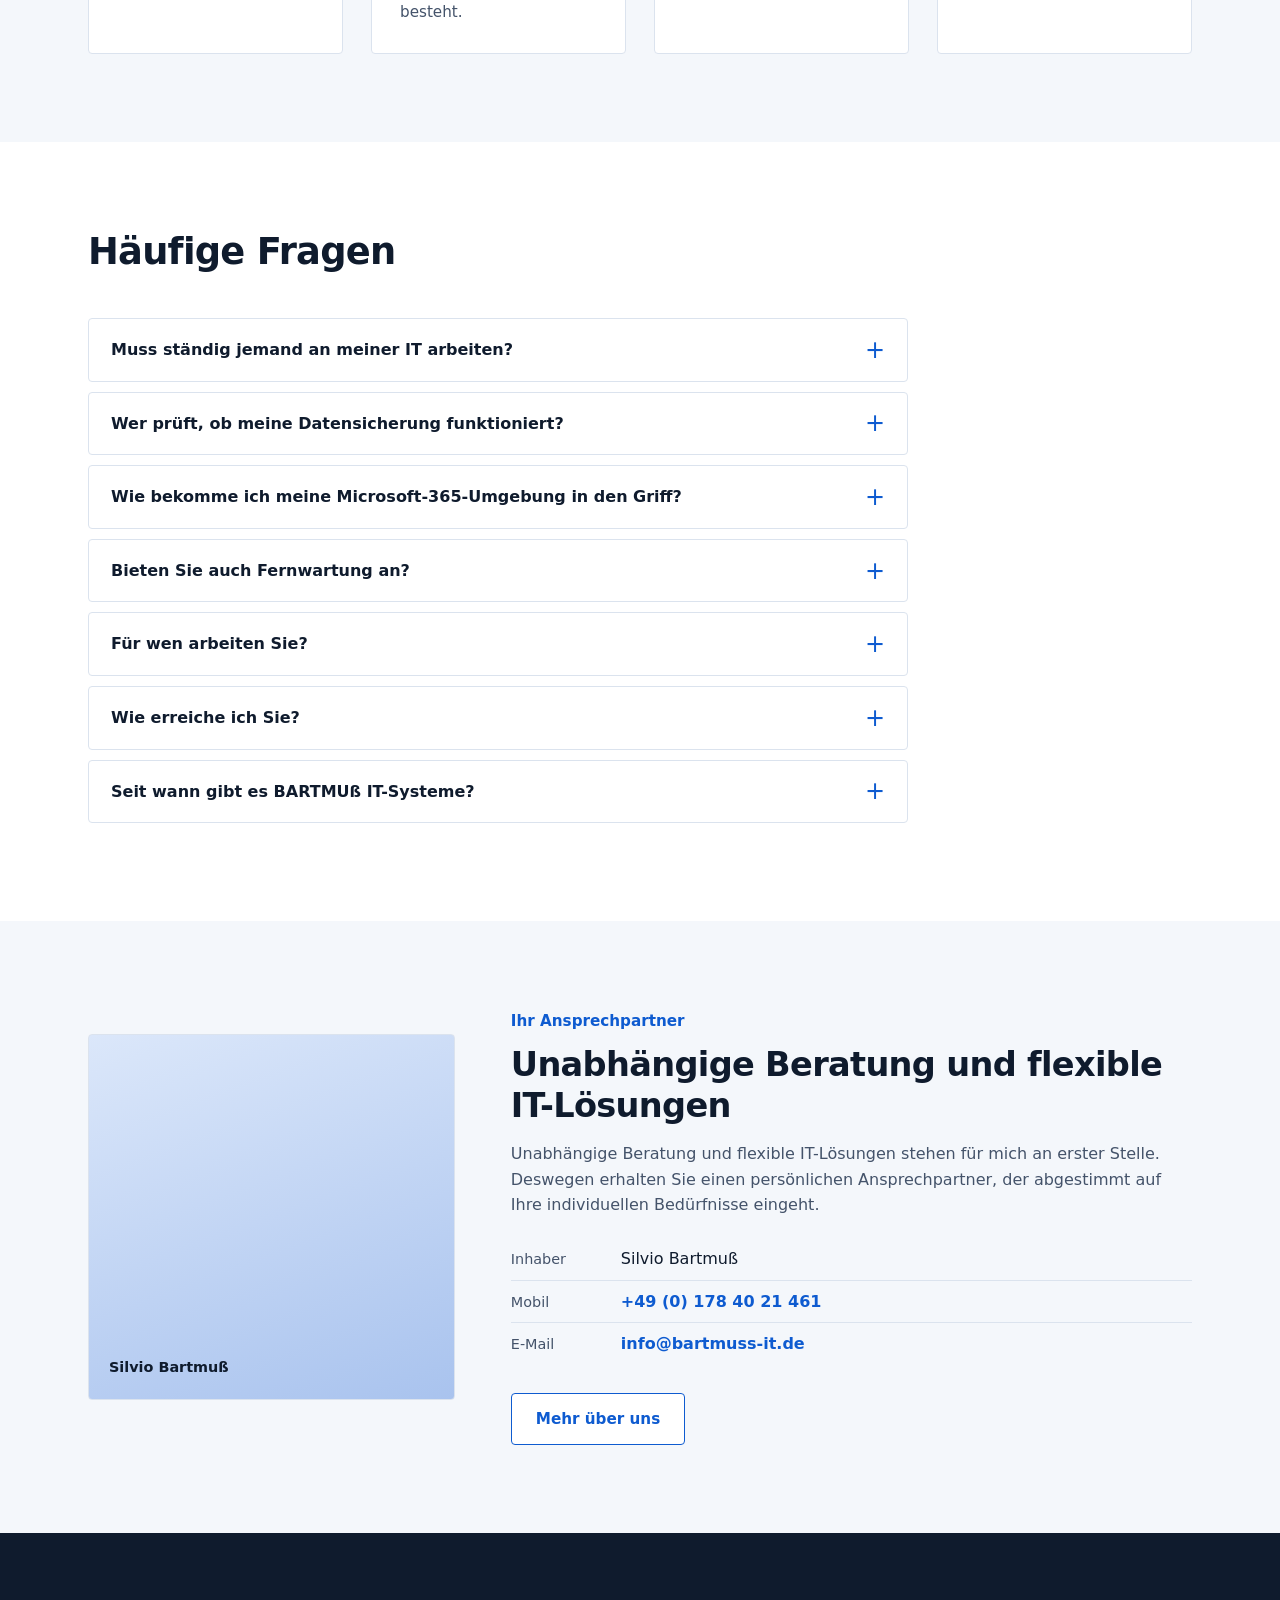
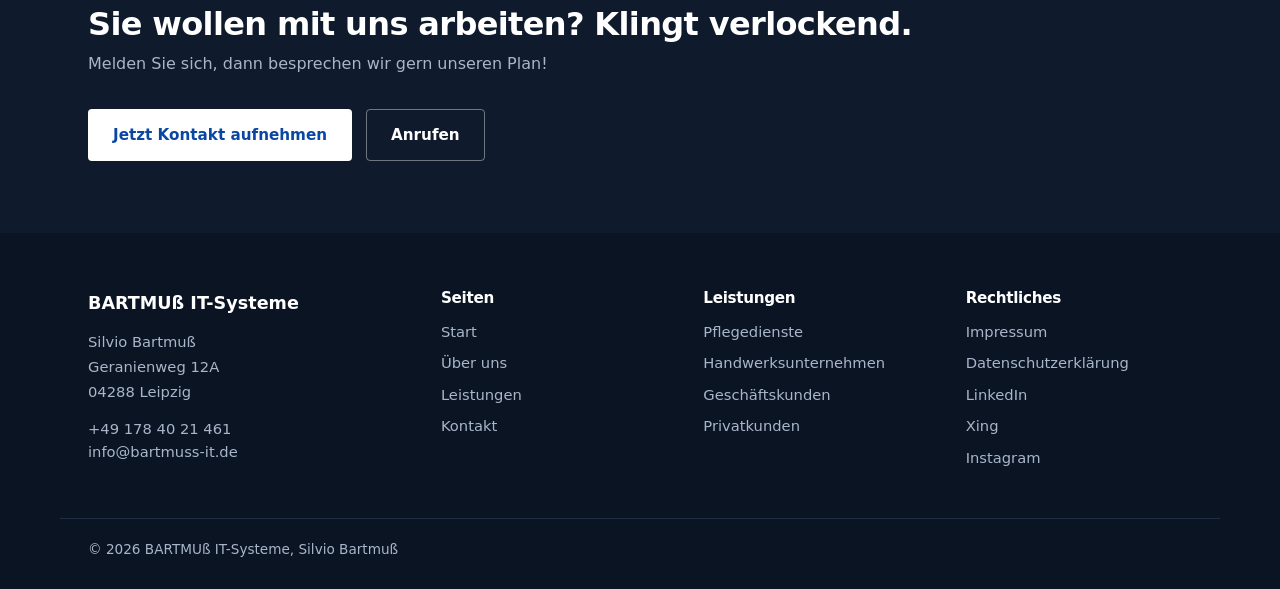
==== commit 67aa2ee5: "Redesign: light layout with blue accent, new start page structure and footer Inspired by the structu" ====
--- a/index.html
+++ b/index.html
@@ -21,7 +21,7 @@
       </ul>
     </nav>
     <a class="nav-phone" href="tel:+4917840214611">
-      <svg viewBox="0 0 24 24" fill="none" stroke-width="2" stroke-linecap="round" stroke-linejoin="round"><path d="M22 16.92v3a2 2 0 0 1-2.18 2 19.79 19.79 0 0 1-8.63-3.07 19.5 19.5 0 0 1-6-6 19.79 19.79 0 0 1-3.07-8.67A2 2 0 0 1 4.11 2h3a2 2 0 0 1 2 1.72c.127.96.361 1.903.7 2.81a2 2 0 0 1-.45 2.11L8.09 9.91a16 16 0 0 0 6 6l1.27-1.27a2 2 0 0 1 2.11-.45c.907.339 1.85.573 2.81.7A2 2 0 0 1 22 16.92z"/></svg>
+      <svg viewBox="0 0 24 24" fill="none" stroke-width="2" stroke-linecap="round" stroke-linejoin="round" aria-hidden="true"><path d="M22 16.92v3a2 2 0 0 1-2.18 2 19.79 19.79 0 0 1-8.63-3.07 19.5 19.5 0 0 1-6-6 19.79 19.79 0 0 1-3.07-8.67A2 2 0 0 1 4.11 2h3a2 2 0 0 1 2 1.72c.127.96.361 1.903.7 2.81a2 2 0 0 1-.45 2.11L8.09 9.91a16 16 0 0 0 6 6l1.27-1.27a2 2 0 0 1 2.11-.45c.907.339 1.85.573 2.81.7A2 2 0 0 1 22 16.92z"/></svg>
       +49 178 40 21 461
     </a>
     <button class="burger" id="burger" aria-label="Menü öffnen" aria-expanded="false" aria-controls="nav"><span></span><span></span><span></span></button>
@@ -29,178 +29,285 @@
 </header>
 
 <main>
-<section class="hero" style="padding:0;">
-  <div class="wrap">
-    <div>
-      <div class="kicker">IT-Betreuung für Pflegedienste und Handwerksunternehmen im Großraum Leipzig</div>
-      <h1>Unzufrieden? Schlechter Service?</h1>
-      <p class="lead" style="color:var(--white); font-size:1.25rem; font-weight:500; margin-bottom:12px;">Lassen Sie uns Ihre IT auf Vordermann bringen.</p>
-      <p class="lead">Persönlicher Ansprechpartner für Sie und Ihr Unternehmen, Beratung vor Ort oder per Telefon und Fernwartung, Wartung und IT-Dokumentation Ihrer Systeme.</p>
+
+<!-- Hero -->
+<section class="hero">
+  <div class="wrap">
+    <div>
+      <p class="kicker">Unzufrieden? Schlechter Service?</p>
+      <h1>Lassen Sie uns Ihre IT auf Vordermann bringen.</h1>
+      <p class="lead">Persönliche IT-Betreuung für Pflegedienste und Handwerksunternehmen im Großraum Leipzig: Beratung vor Ort oder per Telefon und Fernwartung, Wartung und IT-Dokumentation Ihrer Systeme.</p>
       <div class="cta-row">
-        <a href="kontakt.html" class="btn btn-primary">Jetzt Kontakt aufnehmen</a>
-        <a href="leistungen.html" class="btn btn-ghost">Leistungen ansehen</a>
-      </div>
-    </div>
-    <div>
-      <svg class="node-graphic" viewBox="0 0 420 380" fill="none" role="img" aria-label="Schematische Darstellung eines vernetzten IT-Systems">
-        <line x1="80" y1="90" x2="210" y2="180" stroke="#2a3c4d" stroke-width="1.5"/>
-        <line x1="210" y1="180" x2="350" y2="70" stroke="#2a3c4d" stroke-width="1.5"/>
-        <line x1="210" y1="180" x2="90" y2="290" stroke="#2a3c4d" stroke-width="1.5"/>
-        <line x1="210" y1="180" x2="320" y2="300" stroke="#2a3c4d" stroke-width="1.5"/>
-        <line x1="320" y1="300" x2="230" y2="340" stroke="#2a3c4d" stroke-width="1.5"/>
-        <line x1="80" y1="90" x2="140" y2="30" stroke="#2a3c4d" stroke-width="1.5"/>
-        <circle cx="210" cy="180" r="10" fill="#d6893a"/>
-        <circle cx="80" cy="90" r="6" fill="#2f8f86"/>
-        <circle cx="350" cy="70" r="6" fill="#2f8f86"/>
-        <circle cx="90" cy="290" r="6" fill="#2f8f86"/>
-        <circle cx="320" cy="300" r="6" fill="#2f8f86"/>
-        <circle cx="230" cy="340" r="5" fill="#4b6274"/>
-        <circle cx="140" cy="30" r="5" fill="#4b6274"/>
-      </svg>
-    </div>
-  </div>
-</section>
-
-<div class="topics">
-  <div class="wrap">
-    <div class="topic">
-      <div class="label">IT-Service</div>
-      <h3>Unzufrieden? Schlechter Service?</h3>
-      <h4>Lassen Sie uns Ihre IT auf Vordermann bringen.</h4>
-      <ul>
-        <li>Persönlicher Ansprechpartner für Sie und Ihr Unternehmen</li>
-        <li>Beratung vor Ort oder per Telefon und Fernwartung</li>
-        <li>Wartung und IT-Dokumentation Ihrer Systeme</li>
-      </ul>
-    </div>
-    <div class="topic">
-      <div class="label">Netzwerktechnik</div>
-      <h3>Router läuft nicht korrekt?</h3>
-      <h4>Analyse Ihrer Netzwerkgeräte.</h4>
-      <ul>
-        <li>Server-Systeme</li>
-        <li>Erweiterung und Konfiguration Ihrer vorhandenen IT-Infrastruktur</li>
-        <li>Anbindung per VPN</li>
-      </ul>
-    </div>
-    <div class="topic">
-      <div class="label">IT-Sicherheit</div>
-      <h3>Viren? Sicherheits-Updates!</h3>
-      <h4>Ganzheitlicher Schutz Ihrer IT-Systeme.</h4>
-      <ul>
-        <li>Datensicherung Ihrer Geschäftsdaten</li>
-        <li>Antivirus-Lösungen für Sie und Ihr Unternehmen</li>
-        <li>Netzwerkschutz mit Firewalls</li>
-      </ul>
-    </div>
-  </div>
-</div>
-
+        <a href="tel:+4917840214611" class="btn btn-primary">+49 178 40 21 461 anrufen</a>
+        <a href="mailto:info@bartmuss-it.de" class="btn btn-secondary">E-Mail schreiben</a>
+      </div>
+    </div>
+    <div class="hero-card">
+      <h2>Typische Probleme unserer Kunden</h2>
+      <ul>
+        <li>IT erfordert ständige Aufmerksamkeit</li>
+        <li>Störungen kosten wertvolle Zeit</li>
+        <li>Datensicherung unzureichend</li>
+        <li>Unkontrolliertes Wachstum von Microsoft 365</li>
+      </ul>
+      <a class="more" href="#faq">Wie wir damit umgehen</a>
+    </div>
+  </div>
+</section>
+
+<!-- Prinzip -->
 <section>
   <div class="wrap">
     <div class="section-head">
-      <h2>Spezialisiert auf Pflegedienste und Handwerksunternehmen</h2>
-      <p>Kleine und mittlere Betriebe brauchen keine Konzern-IT, sondern Technik, die im Alltag zuverlässig läuft. Deshalb richten wir unsere Betreuung auf zwei Branchen aus.</p>
-    </div>
-    <div class="services-grid">
-      <div class="service-card">
-        <svg viewBox="0 0 24 24" fill="none" stroke-width="1.8" stroke-linecap="round" stroke-linejoin="round" aria-hidden="true"><path d="M20.8 4.6a5.5 5.5 0 0 0-7.8 0L12 5.7l-1-1.1a5.5 5.5 0 0 0-7.8 7.8l1 1.1L12 21l7.8-7.5 1-1.1a5.5 5.5 0 0 0 0-7.8z"/></svg>
-        <h3>Pflegedienste</h3>
-        <p>Sensible Daten, mobile Teams und wenig Zeit für IT-Probleme: Wir sorgen für sichere, verlässlich laufende Systeme, damit Ihre Mitarbeitenden bei den Menschen sein können. Silvio Bartmuß bringt 9 Jahre IT-Erfahrung im Gesundheitswesen mit.</p>
-        <p style="margin-top:12px;"><a href="leistungen.html#pflegedienste" style="color:var(--teal-dark); font-weight:600;">Leistungen für Pflegedienste</a></p>
-      </div>
-      <div class="service-card">
-        <svg viewBox="0 0 24 24" fill="none" stroke-width="1.8" stroke-linecap="round" stroke-linejoin="round" aria-hidden="true"><path d="M14.7 6.3a4 4 0 0 0-5.4 5.4L3 18l3 3 6.3-6.3a4 4 0 0 0 5.4-5.4l-2.4 2.4-2.1-.6-.6-2.1 2.4-2.4z"/></svg>
-        <h3>Handwerksunternehmen</h3>
-        <p>Büro, Werkstatt und Baustelle: Ihre IT muss überall funktionieren. Wir richten Arbeitsplätze, E-Mail und Datensicherung so ein, dass Ihr Betrieb nicht stillsteht.</p>
-        <p style="margin-top:12px;"><a href="leistungen.html#handwerk" style="color:var(--teal-dark); font-weight:600;">Leistungen für Handwerksunternehmen</a></p>
-      </div>
-    </div>
-  </div>
-</section>
-
-<section style="padding-top:0;">
-  <div class="wrap">
-    <div class="section-head">
-      <h2>Typische Probleme unserer Kunden</h2>
-    </div>
-    <div class="problem-grid">
-      <div class="problem-item">
-        <h3>IT erfordert ständige Aufmerksamkeit</h3>
-        <p>Ihre IT funktioniert nur reibungslos, wenn jemand kontinuierlich daran arbeitet? Wir bieten die Lösung.</p>
-      </div>
-      <div class="problem-item">
-        <h3>Störungen kosten wertvolle Zeit</h3>
-        <p>Ungeplante Ausfälle führen zu Produktivitätsverlusten? Unsere proaktive Betreuung minimiert diese Risiken.</p>
-      </div>
-      <div class="problem-item">
-        <h3>Datensicherung unzureichend</h3>
-        <p>Backups sind vorhanden, aber niemand überprüft sie regelmäßig? Wir sorgen für zuverlässige Datensicherheit.</p>
-      </div>
-      <div class="problem-item">
-        <h3>Unkontrolliertes Wachstum von Microsoft 365</h3>
-        <p>Ihre Microsoft 365 Umgebung wächst unkontrolliert? Wir bringen Struktur und Effizienz in Ihre Anwendungen.</p>
-      </div>
-    </div>
-    <div class="cta-row" style="margin-top:36px;">
-      <a href="kontakt.html" class="btn btn-primary">Jetzt Kontakt aufnehmen</a>
-    </div>
-  </div>
-</section>
-
-<section style="padding-top:0;">
+      <h2>Warum Bartmuß IT?</h2>
+      <p>Bei Bartmuß IT stehen Sie im Mittelpunkt. Das erreichen wir mit drei Grundsätzen.</p>
+    </div>
+    <div class="grid-3">
+      <div class="tile">
+        <div class="mark"></div>
+        <h3>Persönliche Betreuung</h3>
+        <p>Ein persönlicher Ansprechpartner für Sie und Ihr Unternehmen kümmert sich schnell um Ihre IT-Probleme und löst sie effizient.</p>
+      </div>
+      <div class="tile">
+        <div class="mark"></div>
+        <h3>Verständliche Beratung</h3>
+        <p>Beratung ohne Technikjargon, damit Sie Entscheidungen verstehen und stabile Arbeitsabläufe haben.</p>
+      </div>
+      <div class="tile">
+        <div class="mark"></div>
+        <h3>Regional im Raum Leipzig</h3>
+        <p>Als regionaler Partner sind wir immer in Ihrer Nähe, vor Ort oder per Fernwartung.</p>
+      </div>
+    </div>
+  </div>
+</section>
+
+<!-- Leistungen -->
+<section class="soft">
   <div class="wrap">
     <div class="section-head">
       <h2>Unsere Dienstleistungen</h2>
       <p>Entdecken Sie unsere maßgeschneiderten IT-Lösungen, die Ihr Unternehmen effizienter und sicherer machen.</p>
     </div>
-    <div class="services-grid">
-      <div class="service-card">
+    <div class="grid-6">
+      <div class="tile">
         <svg viewBox="0 0 24 24" fill="none" stroke-width="1.8" stroke-linecap="round" stroke-linejoin="round" aria-hidden="true"><rect x="3" y="4" width="18" height="12" rx="1"/><path d="M8 21h8M12 16v5"/></svg>
         <h3>Managed IT-Service</h3>
         <p>Wir kümmern uns um den reibungslosen Betrieb Ihrer IT-Infrastruktur, damit Sie sich auf Ihr Kerngeschäft konzentrieren können.</p>
       </div>
-      <div class="service-card">
+      <div class="tile">
         <svg viewBox="0 0 24 24" fill="none" stroke-width="1.8" stroke-linecap="round" stroke-linejoin="round" aria-hidden="true"><path d="M12 2 4 6v6c0 5 3.5 8.5 8 10 4.5-1.5 8-5 8-10V6l-8-4z"/></svg>
         <h3>IT-Sicherheit &amp; Backup</h3>
         <p>Schützen Sie Ihre sensiblen Daten mit unseren umfassenden Sicherheits- und Backup-Lösungen.</p>
       </div>
-      <div class="service-card">
+      <div class="tile">
         <svg viewBox="0 0 24 24" fill="none" stroke-width="1.8" stroke-linecap="round" stroke-linejoin="round" aria-hidden="true"><path d="M17.5 19a4.5 4.5 0 0 0 0-9 6 6 0 0 0-11.4 1.5A4 4 0 0 0 6.5 19h11z"/></svg>
         <h3>Microsoft 365 &amp; Cloud</h3>
         <p>Nutzen Sie die Vorteile der Cloud-Technologie für flexibles und modernes Arbeiten.</p>
       </div>
-      <div class="service-card">
+      <div class="tile">
         <svg viewBox="0 0 24 24" fill="none" stroke-width="1.8" stroke-linecap="round" stroke-linejoin="round" aria-hidden="true"><circle cx="6" cy="6" r="2.2"/><circle cx="18" cy="6" r="2.2"/><circle cx="12" cy="18" r="2.2"/><path d="M6 8.2V13m12-4.8V13M8 16.7l2.5-2.2M16 16.7l-2.5-2.2"/></svg>
         <h3>Netzwerk &amp; Arbeitsplätze</h3>
         <p>Optimieren Sie Ihre Netzwerke und Arbeitsplätze für maximale Produktivität und Effizienz.</p>
       </div>
-    </div>
-    <div class="cta-row" style="margin-top:36px;">
+      <div class="tile">
+        <svg viewBox="0 0 24 24" fill="none" stroke-width="1.8" stroke-linecap="round" stroke-linejoin="round" aria-hidden="true"><path d="M21 15a2 2 0 0 1-2 2H8l-5 4V5a2 2 0 0 1 2-2h14a2 2 0 0 1 2 2z"/></svg>
+        <h3>Beratung &amp; Fernwartung</h3>
+        <p>Beratung vor Ort, per Telefon oder per Fernwartung, damit Störungen schnell behoben werden.</p>
+      </div>
+      <div class="tile">
+        <svg viewBox="0 0 24 24" fill="none" stroke-width="1.8" stroke-linecap="round" stroke-linejoin="round" aria-hidden="true"><path d="M14 3H6a2 2 0 0 0-2 2v14a2 2 0 0 0 2 2h12a2 2 0 0 0 2-2V9z"/><path d="M14 3v6h6M8 13h8M8 17h5"/></svg>
+        <h3>Wartung &amp; IT-Dokumentation</h3>
+        <p>Wartung, Monitoring und IT-Dokumentation Ihrer Systeme für einen planbaren, reibungslosen Betrieb.</p>
+      </div>
+    </div>
+    <div class="cta-row">
       <a href="leistungen.html" class="btn btn-primary">Alle Leistungen ansehen</a>
     </div>
   </div>
 </section>
 
-<section class="why">
-  <div class="wrap">
-    <h2>Warum Bartmuß IT?</h2>
-    <p>Bei Bartmuß IT stehen Sie im Mittelpunkt. Wir bieten persönliche Betreuung und schnelle Reaktionszeiten im Rahmen der Nebentätigkeit, um Ihre IT-Probleme effizient zu lösen. Unser Fokus liegt auf verständlicher Beratung ohne Technikjargon, um stabile Arbeitsabläufe zu gewährleisten. Als regionaler Partner im Raum Leipzig sind wir immer in Ihrer Nähe.</p>
+<!-- Einstiege -->
+<section>
+  <div class="wrap">
+    <div class="section-head">
+      <h2>Spezialisiert auf Pflegedienste und Handwerksunternehmen</h2>
+      <p>Wählen Sie den Bereich, der zu Ihnen passt.</p>
+    </div>
+    <div class="grid-4">
+      <a class="entry" href="leistungen.html#pflegedienste">
+        <h3>Pflegedienste</h3>
+        <p>Sichere Systeme und verlässliche Technik für Ihre Teams, im Büro und unterwegs.</p>
+        <span class="go">Leistungen ansehen</span>
+      </a>
+      <a class="entry" href="leistungen.html#handwerk">
+        <h3>Handwerksunternehmen</h3>
+        <p>IT, die im Büro, in der Werkstatt und unterwegs einfach funktioniert.</p>
+        <span class="go">Leistungen ansehen</span>
+      </a>
+      <a class="entry" href="leistungen.html#geschaeftskunden">
+        <h3>Geschäftskunden</h3>
+        <p>Konzeption, Betrieb und Weiterentwicklung Ihrer IT-Infrastruktur.</p>
+        <span class="go">Leistungen ansehen</span>
+      </a>
+      <a class="entry" href="leistungen.html#privatkunden">
+        <h3>Privatkunden</h3>
+        <p>Heimnetzwerk, Geräte und Daten, schnell und kompetent eingerichtet.</p>
+        <span class="go">Leistungen ansehen</span>
+      </a>
+    </div>
+  </div>
+</section>
+
+<!-- Zusammenarbeit -->
+<section class="soft">
+  <div class="wrap">
+    <div class="section-head">
+      <h2>So arbeiten wir zusammen</h2>
+      <p>Vom ersten Gespräch bis zur dauerhaften Betreuung in vier Schritten.</p>
+    </div>
+    <div class="steps">
+      <div class="step">
+        <span class="n">1</span>
+        <h3>Kennenlernen</h3>
+        <p>Im persönlichen Gespräch, vor Ort oder per Telefon, klären wir Ihre Situation und Ihre Wünsche.</p>
+      </div>
+      <div class="step">
+        <span class="n">2</span>
+        <h3>Analyse</h3>
+        <p>Wir prüfen Ihre Systeme, Netzwerkgeräte und Datensicherung und zeigen, wo Handlungsbedarf besteht.</p>
+      </div>
+      <div class="step">
+        <span class="n">3</span>
+        <h3>Umsetzung</h3>
+        <p>Wir richten ein, konfigurieren und migrieren, abgestimmt auf Ihre Abläufe.</p>
+      </div>
+      <div class="step">
+        <span class="n">4</span>
+        <h3>Betreuung</h3>
+        <p>Wartung, Monitoring und Fernwartung halten Ihre IT dauerhaft stabil.</p>
+      </div>
+    </div>
+  </div>
+</section>
+
+<!-- FAQ -->
+<section id="faq">
+  <div class="wrap">
+    <div class="section-head">
+      <h2>Häufige Fragen</h2>
+    </div>
+    <div class="faq">
+      <details>
+        <summary>Muss ständig jemand an meiner IT arbeiten?</summary>
+        <div class="answer"><p>Ihre IT funktioniert nur reibungslos, wenn jemand kontinuierlich daran arbeitet. Das übernehmen wir: Mit Wartung, Monitoring und proaktiver Betreuung minimieren wir ungeplante Ausfälle und die damit verbundenen Produktivitätsverluste.</p></div>
+      </details>
+      <details>
+        <summary>Wer prüft, ob meine Datensicherung funktioniert?</summary>
+        <div class="answer"><p>Das übernehmen wir. Wir richten Ihre Datensicherung ein, überprüfen sie regelmäßig und stellen Daten bei Bedarf wieder her.</p></div>
+      </details>
+      <details>
+        <summary>Wie bekomme ich meine Microsoft-365-Umgebung in den Griff?</summary>
+        <div class="answer"><p>Wir bringen Struktur und Effizienz in Ihre Microsoft-365-Umgebung und Ihre Anwendungen, damit sie nicht unkontrolliert weiterwächst.</p></div>
+      </details>
+      <details>
+        <summary>Bieten Sie auch Fernwartung an?</summary>
+        <div class="answer"><p>Ja. Beratung ist vor Ort, per Telefon und per Fernwartung möglich. Schicken Sie uns gern eine Anfrage.</p></div>
+      </details>
+      <details>
+        <summary>Für wen arbeiten Sie?</summary>
+        <div class="answer"><p>Unser Schwerpunkt sind Pflegedienste und Handwerksunternehmen. Daneben betreuen wir weitere kleine und mittlere Unternehmen sowie Privatkunden im Großraum Leipzig und Umgebung.</p></div>
+      </details>
+      <details>
+        <summary>Wie erreiche ich Sie?</summary>
+        <div class="answer"><p>Über das <a href="kontakt.html" style="color:var(--accent); font-weight:600;">Kontaktformular</a>, per E-Mail an info@bartmuss-it.de oder telefonisch unter +49 178 40 21 461. Termine vereinbaren wir nach Absprache.</p></div>
+      </details>
+      <details>
+        <summary>Seit wann gibt es BARTMUß IT-Systeme?</summary>
+        <div class="answer"><p>Seit Oktober 2018. Silvio Bartmuß bringt 14 Jahre IT-Erfahrung mit, davon 9 im Gesundheitswesen.</p></div>
+      </details>
+    </div>
+  </div>
+</section>
+
+<!-- Team -->
+<section class="soft">
+  <div class="wrap team-grid">
+    <div>
+      <div class="about-photo" style="aspect-ratio:1/1;">
+        <img src="https://www.bartmuss-it.de/wp-content/uploads/2024/10/Silvio_Vorstellung.png" alt="Silvio Bartmuß" loading="lazy" onerror="this.remove()">
+        <span>Silvio Bartmuß</span>
+      </div>
+    </div>
+    <div>
+      <p class="kicker">Ihr Ansprechpartner</p>
+      <h2>Unabhängige Beratung und flexible IT-Lösungen</h2>
+      <p>Unabhängige Beratung und flexible IT-Lösungen stehen für mich an erster Stelle. Deswegen erhalten Sie einen persönlichen Ansprechpartner, der abgestimmt auf Ihre individuellen Bedürfnisse eingeht.</p>
+      <ul class="team-contact">
+        <li><span>Inhaber</span>Silvio Bartmuß</li>
+        <li><span>Mobil</span><a href="tel:+4917840214611">+49 (0) 178 40 21 461</a></li>
+        <li><span>E-Mail</span><a href="mailto:info@bartmuss-it.de">info@bartmuss-it.de</a></li>
+      </ul>
+      <div class="cta-row">
+        <a href="ueber.html" class="btn btn-secondary">Mehr über uns</a>
+      </div>
+    </div>
+  </div>
+</section>
+
+<!-- CTA-Band -->
+<div class="cta-band">
+  <div class="wrap">
+    <div>
+      <h2>Sie wollen mit uns arbeiten? Klingt verlockend.</h2>
+      <p>Melden Sie sich, dann besprechen wir gern unseren Plan!</p>
+    </div>
     <div class="cta-row">
-      <a href="ueber.html" class="btn btn-ghost">Mehr über uns</a>
-    </div>
-  </div>
-</section>
+      <a href="kontakt.html" class="btn btn-primary">Jetzt Kontakt aufnehmen</a>
+      <a href="tel:+4917840214611" class="btn btn-ghost">Anrufen</a>
+    </div>
+  </div>
+</div>
+
 </main>
 
 <footer>
-  <div class="wrap">
-    <div>© <span id="year"></span> BARTMUß IT-Systeme, Silvio Bartmuß</div>
-    <div>
-      <a href="impressum.html">Impressum</a>
-      <a href="datenschutz.html">Datenschutzerklärung</a>
-    </div>
-  </div>
+  <div class="wrap footer-grid">
+    <div>
+      <div class="f-brand">BARTMUß IT-Systeme</div>
+      <address>Silvio Bartmuß<br>Geranienweg 12A<br>04288 Leipzig</address>
+      <p style="margin-top:12px; color:inherit;"><a href="tel:+4917840214611">+49 178 40 21 461</a><br><a href="mailto:info@bartmuss-it.de">info@bartmuss-it.de</a></p>
+    </div>
+    <div>
+      <h4>Seiten</h4>
+      <ul>
+        <li><a href="index.html">Start</a></li>
+        <li><a href="ueber.html">Über uns</a></li>
+        <li><a href="leistungen.html">Leistungen</a></li>
+        <li><a href="kontakt.html">Kontakt</a></li>
+      </ul>
+    </div>
+    <div>
+      <h4>Leistungen</h4>
+      <ul>
+        <li><a href="leistungen.html#pflegedienste">Pflegedienste</a></li>
+        <li><a href="leistungen.html#handwerk">Handwerksunternehmen</a></li>
+        <li><a href="leistungen.html#geschaeftskunden">Geschäftskunden</a></li>
+        <li><a href="leistungen.html#privatkunden">Privatkunden</a></li>
+      </ul>
+    </div>
+    <div>
+      <h4>Rechtliches</h4>
+      <ul>
+        <li><a href="impressum.html">Impressum</a></li>
+        <li><a href="datenschutz.html">Datenschutzerklärung</a></li>
+        <li><a href="https://www.linkedin.com/in/silvio-bartmuss/" target="_blank" rel="noopener">LinkedIn</a></li>
+        <li><a href="https://www.xing.com/profile/Silvio_Bartmuss2" target="_blank" rel="noopener">Xing</a></li>
+        <li><a href="https://www.instagram.com/bartmussit/" target="_blank" rel="noopener">Instagram</a></li>
+      </ul>
+    </div>
+  </div>
+  <div class="wrap footer-bottom">© <span id="year"></span> BARTMUß IT-Systeme, Silvio Bartmuß</div>
 </footer>
 
 <script src="main.js"></script>
--- a/style.css
+++ b/style.css
@@ -1,244 +1,220 @@
 :root{
-  --ink:#101a24;
-  --navy:#0d1b2a;
-  --navy-2:#152a3d;
-  --paper:#f4f6f6;
-  --paper-2:#e8ebea;
-  --line:#d7dcdb;
-  --line-dark:#2a3c4d;
-  --teal:#2f8f86;
-  --teal-dark:#236b64;
-  --amber:#d6893a;
-  --white:#ffffff;
-  --muted:#5b6b74;
-  --muted-inv:#9db0bb;
+  --ink:#0f1b2d;
+  --text:#44536a;
+  --bg:#ffffff;
+  --bg-soft:#f4f7fb;
+  --line:#dbe3ee;
+  --accent:#0e5bd0;
+  --accent-dark:#0a47a3;
+  --accent-soft:#e8f0fc;
+  --dark:#0f1b2d;
+  --dark-text:#a9b6c9;
+  --err:#a8321f;
 }
 *{box-sizing:border-box;}
 html{scroll-behavior:smooth;}
 body{
-  margin:0;
-  background:var(--paper);
-  color:var(--ink);
-  font-family:'IBM Plex Sans','Segoe UI',system-ui,sans-serif;
-  -webkit-font-smoothing:antialiased;
-  line-height:1.55;
-}
-h1,h2,h3,h4{
-  font-family:'Space Grotesk','IBM Plex Sans',sans-serif;
-  margin:0 0 .4em 0;
-  font-weight:600;
-  letter-spacing:-0.01em;
-}
-p{margin:0 0 1em 0; color:var(--muted); max-width:62ch;}
+  margin:0; background:var(--bg); color:var(--ink);
+  font-family:system-ui,-apple-system,'Segoe UI',Roboto,'Helvetica Neue',Arial,sans-serif;
+  font-size:16px; line-height:1.6; -webkit-font-smoothing:antialiased;
+}
+h1,h2,h3,h4{margin:0 0 .45em 0; font-weight:700; letter-spacing:-0.02em; line-height:1.2; color:var(--ink);}
+p{margin:0 0 1em 0; color:var(--text); max-width:64ch;}
 a{color:inherit;}
-.mono{font-family:'IBM Plex Mono',monospace;}
 img{max-width:100%; display:block;}
-.wrap{max-width:1120px; margin:0 auto; padding:0 28px;}
+address{font-style:normal;}
+.wrap{max-width:1160px; margin:0 auto; padding:0 28px;}
 @media (max-width:640px){ .wrap{padding:0 20px;} }
 
+a:focus-visible, button:focus-visible, input:focus-visible, textarea:focus-visible,
+select:focus-visible, summary:focus-visible{outline:3px solid var(--accent); outline-offset:2px;}
+
 /* ---------- Header ---------- */
-header{
-  position:sticky; top:0; z-index:100;
-  background:rgba(244,246,246,0.94);
-  backdrop-filter:blur(8px);
-  border-bottom:1px solid var(--line);
-}
-.nav-row{display:flex; align-items:center; justify-content:space-between; padding:16px 0;}
-.brand{
-  display:flex; align-items:baseline; gap:8px;
-  font-family:'Space Grotesk',sans-serif;
-  font-weight:700; font-size:1.15rem; text-decoration:none; color:var(--ink);
-}
-.brand span{color:var(--teal);}
-nav ul{list-style:none; display:flex; gap:34px; margin:0; padding:0;}
-nav a{
-  text-decoration:none; color:var(--ink); font-size:.95rem; font-weight:500;
-  padding-bottom:4px; border-bottom:2px solid transparent;
-  transition:border-color .2s ease;
-}
-nav a:hover{border-color:var(--teal);}
-nav a[aria-current="page"]{border-color:var(--teal); font-weight:600;}
+header{position:sticky; top:0; z-index:100; background:rgba(255,255,255,.96); backdrop-filter:blur(8px); border-bottom:1px solid var(--line);}
+.nav-row{display:flex; align-items:center; justify-content:space-between; gap:24px; padding:14px 0;}
+.brand{font-weight:800; font-size:1.2rem; letter-spacing:-0.02em; text-decoration:none; color:var(--ink); white-space:nowrap;}
+.brand span{color:var(--accent);}
+nav ul{list-style:none; display:flex; gap:30px; margin:0; padding:0;}
+nav a{text-decoration:none; font-size:.95rem; font-weight:500; color:var(--text); padding:6px 0; border-bottom:2px solid transparent; transition:color .15s ease, border-color .15s ease;}
+nav a:hover{color:var(--accent);}
+nav a[aria-current="page"]{color:var(--accent); border-color:var(--accent); font-weight:600;}
 .nav-phone{
-  display:flex; align-items:center; gap:8px;
-  font-family:'IBM Plex Mono',monospace; font-size:.9rem;
-  color:var(--navy); text-decoration:none;
-}
-.nav-phone svg{width:16px; height:16px; stroke:var(--teal);}
+  display:flex; align-items:center; gap:8px; text-decoration:none; white-space:nowrap;
+  font-size:.92rem; font-weight:600; color:var(--accent);
+  border:1px solid var(--accent); border-radius:4px; padding:8px 14px;
+  transition:background .15s ease, color .15s ease;
+}
+.nav-phone:hover{background:var(--accent); color:#fff;}
+.nav-phone svg{width:16px; height:16px; stroke:currentColor;}
 .burger{display:none; background:none; border:none; cursor:pointer; padding:6px;}
 .burger span{display:block; width:24px; height:2px; background:var(--ink); margin:5px 0;}
-@media (max-width:820px){
-  nav{position:absolute; top:100%; left:0; right:0; background:var(--paper);
-      border-bottom:1px solid var(--line); display:none;}
+@media (max-width:900px){
+  nav{position:absolute; top:100%; left:0; right:0; background:#fff; border-bottom:1px solid var(--line); display:none;}
   nav.open{display:block;}
   nav ul{flex-direction:column; gap:0; padding:8px 28px 20px;}
-  nav a{display:block; padding:12px 0; border-bottom:1px solid var(--line);}
-  nav a[aria-current="page"]{border-bottom-color:var(--teal);}
+  nav a{display:block; padding:13px 0; border-bottom:1px solid var(--line);}
+  nav a[aria-current="page"]{border-bottom-color:var(--accent);}
   .nav-phone{display:none;}
   .burger{display:block;}
 }
-a:focus-visible, button:focus-visible, input:focus-visible, textarea:focus-visible{
-  outline:2px solid var(--teal); outline-offset:2px;
-}
 
 /* ---------- Buttons ---------- */
-.btn{
-  display:inline-block; padding:13px 26px; border-radius:3px;
-  font-weight:600; font-size:.95rem; text-decoration:none;
-  transition:background .2s ease, border-color .2s ease, color .2s ease;
-}
-.btn-primary{background:var(--amber); color:var(--navy);}
-.btn-primary:hover{background:#e6994a;}
-.btn-ghost{border:1px solid var(--line-dark); color:var(--white);}
-.btn-ghost:hover{border-color:var(--teal); color:var(--teal);}
-.cta-row{display:flex; gap:16px; margin-top:30px; flex-wrap:wrap;}
+.btn{display:inline-block; padding:13px 24px; border-radius:4px; font-weight:600; font-size:.95rem; text-decoration:none; border:1px solid transparent; cursor:pointer; transition:background .15s ease, border-color .15s ease, color .15s ease;}
+.btn-primary{background:var(--accent); color:#fff;}
+.btn-primary:hover{background:var(--accent-dark);}
+.btn-secondary{background:#fff; color:var(--accent); border-color:var(--accent);}
+.btn-secondary:hover{background:var(--accent-soft);}
+.btn-ghost{color:#fff; border-color:rgba(255,255,255,.4);}
+.btn-ghost:hover{background:rgba(255,255,255,.1);}
+.cta-row{display:flex; gap:14px; margin-top:28px; flex-wrap:wrap;}
+
+/* ---------- Sections ---------- */
+section{padding:88px 0;}
+.soft{background:var(--bg-soft);}
+.section-head{max-width:680px; margin-bottom:44px;}
+.section-head h2{font-size:clamp(1.7rem,3vw,2.3rem);}
+.section-head p{font-size:1.05rem; margin:0;}
+.kicker{color:var(--accent); font-weight:600; font-size:.95rem; margin-bottom:12px;}
 
 /* ---------- Hero (Start) ---------- */
-.hero{background:var(--navy); color:var(--white); overflow:hidden;}
-.hero .wrap{
-  display:grid; grid-template-columns:1.1fr .9fr; gap:40px;
-  align-items:center; padding-top:88px; padding-bottom:88px;
-}
-@media (max-width:900px){ .hero .wrap{grid-template-columns:1fr;} }
-.kicker{font-family:'IBM Plex Mono',monospace; font-size:.85rem; color:var(--muted-inv); margin-bottom:18px;}
-.hero h1{font-size:clamp(2.1rem,4vw,3.1rem); line-height:1.12; color:var(--white);}
-.hero p.lead{color:var(--muted-inv); font-size:1.08rem; max-width:48ch; margin-top:16px;}
-.node-graphic{width:100%; height:auto;}
-
-/* ---------- Page head (Unterseiten) ---------- */
-.page-head{background:var(--navy); color:var(--white);}
-.page-head .wrap{padding-top:64px; padding-bottom:64px;}
-.page-head h1{font-size:clamp(2rem,3.6vw,2.8rem); color:var(--white); margin-bottom:12px;}
-.page-head p{color:var(--muted-inv); font-size:1.05rem; max-width:60ch; margin:0;}
-.page-head .kicker{margin-bottom:14px;}
-
-/* ---------- Themen-Teaser (Start) ---------- */
-.topics{background:var(--navy-2); border-top:1px solid var(--line-dark);}
-.topics .wrap{display:grid; grid-template-columns:repeat(3,1fr); gap:0;}
-.topic{padding:34px 28px; border-right:1px solid var(--line-dark); color:var(--white);}
-.topic:last-child{border-right:none;}
-.topic .label{font-family:'IBM Plex Mono',monospace; font-size:.8rem; color:var(--teal);}
-.topic h3{color:var(--white); font-size:1.25rem; margin:10px 0 4px;}
-.topic h4{color:var(--amber); font-size:1rem; margin:0 0 16px; font-weight:500;}
-.topic ul{list-style:none; margin:0; padding:0;}
-.topic li{color:var(--muted-inv); font-size:.92rem; padding:7px 0 7px 18px; position:relative; border-top:1px solid var(--line-dark);}
-.topic li:before{content:""; position:absolute; left:0; top:17px; width:8px; height:1px; background:var(--teal);}
-@media (max-width:900px){
-  .topics .wrap{grid-template-columns:1fr;}
-  .topic{border-right:none; border-bottom:1px solid var(--line-dark);}
-  .topic:last-child{border-bottom:none;}
-}
-
-/* ---------- Sections ---------- */
-section{padding:96px 0;}
-.section-head{max-width:640px; margin-bottom:52px;}
-.section-head .kicker{color:var(--teal-dark);}
-.section-head h2{font-size:clamp(1.7rem,3vw,2.3rem);}
-
-/* Problem-Raster */
-.problem-grid{
-  display:grid; grid-template-columns:repeat(4,1fr); gap:1px;
-  background:var(--line); border:1px solid var(--line);
-}
-.problem-item{background:var(--paper); padding:28px 24px;}
-.problem-item h3{font-size:1.02rem; margin-bottom:8px;}
-.problem-item p{font-size:.9rem; margin:0;}
-@media (max-width:900px){ .problem-grid{grid-template-columns:1fr 1fr;} }
-@media (max-width:560px){ .problem-grid{grid-template-columns:1fr;} }
-
-/* Service-Karten */
-.services-grid{
-  display:grid; grid-template-columns:repeat(2,1fr); gap:1px;
-  background:var(--line); border:1px solid var(--line);
-}
-@media (max-width:700px){ .services-grid{grid-template-columns:1fr;} }
-.service-card{
-  background:var(--paper); padding:32px;
-  border-left:3px solid transparent;
-  transition:border-color .2s ease, background .2s ease;
-}
-.service-card:hover{border-left-color:var(--teal); background:var(--white);}
-.service-card h3{font-size:1.15rem; margin-bottom:10px;}
-.service-card svg{width:26px; height:26px; stroke:var(--teal); margin-bottom:16px;}
-.service-card p{margin:0;}
-
-/* Warum-Sektion */
-.why{background:var(--navy); color:var(--white);}
-.why h2{color:var(--white); font-size:clamp(1.7rem,3vw,2.3rem);}
-.why .kicker{color:var(--muted-inv);}
-.why p{color:var(--muted-inv); font-size:1.05rem; max-width:68ch;}
-
-/* Listen */
+.hero{
+  background:radial-gradient(circle at 1px 1px,#cfdbec 1px,transparent 0) 0 0/26px 26px, var(--bg-soft);
+  border-bottom:1px solid var(--line); padding:84px 0 88px;
+}
+.hero .wrap{display:grid; grid-template-columns:1.2fr .8fr; gap:56px; align-items:center;}
+@media (max-width:920px){ .hero .wrap{grid-template-columns:1fr; gap:40px;} .hero{padding:56px 0;} }
+.hero h1{font-size:clamp(2.2rem,4.4vw,3.4rem); letter-spacing:-0.03em;}
+.hero .lead{font-size:1.12rem; max-width:54ch;}
+.hero-card{background:#fff; border:1px solid var(--line); border-radius:4px; padding:28px; box-shadow:0 1px 0 rgba(15,27,45,.04);}
+.hero-card h2{font-size:1.1rem; margin-bottom:14px;}
+.hero-card ul{list-style:none; margin:0; padding:0;}
+.hero-card li{padding:12px 0 12px 26px; border-top:1px solid var(--line); position:relative; font-size:.95rem; color:var(--ink); font-weight:500;}
+.hero-card li:before{content:""; position:absolute; left:0; top:19px; width:12px; height:12px; border:2px solid var(--accent); border-radius:50%;}
+.hero-card .more{display:inline-block; margin-top:14px; color:var(--accent); font-weight:600; text-decoration:none; font-size:.95rem;}
+.hero-card .more:hover{text-decoration:underline;}
+
+/* ---------- Grids und Kacheln ---------- */
+.grid-3,.grid-4,.grid-6{display:grid; gap:20px;}
+.grid-3{grid-template-columns:repeat(3,1fr);}
+.grid-4{grid-template-columns:repeat(4,1fr);}
+.grid-6{grid-template-columns:repeat(3,1fr);}
+@media (max-width:980px){ .grid-4{grid-template-columns:1fr 1fr;} }
+@media (max-width:860px){ .grid-3,.grid-6{grid-template-columns:1fr 1fr;} }
+@media (max-width:600px){ .grid-3,.grid-4,.grid-6{grid-template-columns:1fr;} }
+.tile{background:#fff; border:1px solid var(--line); border-radius:4px; padding:28px;}
+.tile h3{font-size:1.15rem;}
+.tile p{margin:0; font-size:.97rem;}
+.tile svg{width:30px; height:30px; stroke:var(--accent); margin-bottom:18px;}
+.tile .mark{width:36px; height:4px; background:var(--accent); margin-bottom:20px;}
+
+/* Einstiegs-Kacheln */
+.entry{display:flex; flex-direction:column; text-decoration:none; background:#fff; border:1px solid var(--line); border-radius:4px; padding:28px; min-height:230px; transition:border-color .15s ease, background .15s ease;}
+.entry:hover{border-color:var(--accent); background:var(--accent-soft);}
+.entry h3{font-size:1.2rem;}
+.entry p{margin:0 0 auto 0; font-size:.97rem;}
+.entry .go{margin-top:22px; color:var(--accent); font-weight:600; font-size:.95rem;}
+
+/* Arbeitsweise */
+.steps{display:grid; grid-template-columns:repeat(4,1fr); gap:28px; counter-reset:step;}
+@media (max-width:980px){ .steps{grid-template-columns:1fr 1fr;} }
+@media (max-width:600px){ .steps{grid-template-columns:1fr;} }
+.step{position:relative; background:#fff; border:1px solid var(--line); border-radius:4px; padding:28px;}
+.step .n{display:inline-flex; width:36px; height:36px; align-items:center; justify-content:center; border-radius:50%; background:var(--accent); color:#fff; font-weight:700; margin-bottom:16px;}
+.step h3{font-size:1.1rem;}
+.step p{margin:0; font-size:.95rem;}
+@media (min-width:981px){
+  .step:not(:last-child):after{content:""; position:absolute; top:46px; right:-24px; width:20px; height:20px; background:no-repeat center/contain url("data:image/svg+xml,%3Csvg xmlns='http://www.w3.org/2000/svg' viewBox='0 0 24 24' fill='none' stroke='%230e5bd0' stroke-width='2.5' stroke-linecap='round' stroke-linejoin='round'%3E%3Cpath d='M5 12h14M13 6l6 6-6 6'/%3E%3C/svg%3E");}
+}
+
+/* FAQ */
+.faq{max-width:820px;}
+.faq details{background:#fff; border:1px solid var(--line); border-radius:4px; margin-bottom:10px;}
+.faq summary{cursor:pointer; list-style:none; padding:18px 56px 18px 22px; font-weight:600; position:relative; color:var(--ink);}
+.faq summary::-webkit-details-marker{display:none;}
+.faq summary:after{content:"+"; position:absolute; right:22px; top:50%; transform:translateY(-50%); font-size:1.5rem; font-weight:400; color:var(--accent); line-height:1;}
+.faq details[open] summary:after{content:"\2212";}
+.faq details[open]{border-color:var(--accent);}
+.faq .answer{padding:0 22px 20px;}
+.faq .answer p{margin:0;}
+
+/* Team */
+.team-grid{display:grid; grid-template-columns:.7fr 1.3fr; gap:56px; align-items:center;}
+@media (max-width:820px){ .team-grid{grid-template-columns:1fr; gap:32px;} }
+.team-grid h2{font-size:clamp(1.6rem,3vw,2.1rem);}
+.team-contact{list-style:none; margin:20px 0 0; padding:0;}
+.team-contact li{padding:8px 0; color:var(--ink); border-top:1px solid var(--line);}
+.team-contact li:first-child{border-top:none;}
+.team-contact span{display:inline-block; min-width:110px; color:var(--text); font-size:.9rem;}
+.team-contact a{color:var(--accent); font-weight:600; text-decoration:none;}
+.team-contact a:hover{text-decoration:underline;}
+
+/* ---------- Unterseiten ---------- */
+.page-head{background:var(--bg-soft); border-bottom:1px solid var(--line);}
+.page-head .wrap{padding-top:60px; padding-bottom:56px;}
+.page-head h1{font-size:clamp(2rem,3.8vw,2.9rem); margin-bottom:12px;}
+.page-head p{font-size:1.1rem; margin:0;}
+
+.intro-text{max-width:70ch;}
+.intro-text p{font-size:1.03rem;}
+
+.service-block{display:grid; grid-template-columns:.8fr 1.2fr; gap:48px; padding:40px 0; border-top:1px solid var(--line);}
+.service-block:first-of-type{border-top:none; padding-top:0;}
+.service-block h2{font-size:1.5rem; margin-bottom:6px;}
+.service-block .q{color:var(--accent); font-weight:600; margin:0 0 4px;}
+.service-block .claim{color:var(--ink); font-weight:600; margin:0;}
+@media (max-width:760px){ .service-block{grid-template-columns:1fr; gap:16px;} }
+
 .check-list{columns:2; column-gap:40px; list-style:none; margin:0; padding:0;}
 @media (max-width:700px){ .check-list{columns:1;} }
-.check-list li{
-  padding:10px 0 10px 22px; position:relative; break-inside:avoid;
-  border-bottom:1px solid var(--line); color:var(--ink); font-size:.95rem;
-}
-.check-list li:before{content:""; position:absolute; left:0; top:19px; width:8px; height:1px; background:var(--teal);}
-
-/* Leistungen-Seite */
-.service-block{display:grid; grid-template-columns:.8fr 1.2fr; gap:48px; padding:44px 0; border-top:1px solid var(--line);}
-.service-block:first-of-type{border-top:none; padding-top:0;}
-.service-block h2{font-size:1.5rem; margin-bottom:6px;}
-.service-block .q{color:var(--teal-dark); font-weight:500; margin:0 0 4px;}
-.service-block .claim{color:var(--ink); font-weight:500; margin:0;}
-@media (max-width:760px){ .service-block{grid-template-columns:1fr; gap:16px;} }
-.intro-text{max-width:70ch;}
-.intro-text p{font-size:1.02rem;}
-
-.audience-block{margin-top:72px;}
-.audience-block + .audience-block{margin-top:72px;}
+.check-list li{padding:11px 0 11px 26px; position:relative; break-inside:avoid; border-bottom:1px solid var(--line); color:var(--ink); font-size:.96rem;}
+.check-list li:before{content:""; position:absolute; left:2px; top:17px; width:12px; height:7px; border-left:2px solid var(--accent); border-bottom:2px solid var(--accent); transform:rotate(-45deg);}
+
+.audience-block{margin-top:72px; scroll-margin-top:90px;}
 .audience-block h2{font-size:1.7rem; margin-bottom:12px;}
-.audience-block > p{max-width:70ch; margin-bottom:28px;}
-.audience-block .sub{font-family:'IBM Plex Mono',monospace; font-size:.8rem; color:var(--muted); margin:0 0 10px;}
-
-/* Über uns */
+.audience-block > p{max-width:70ch; margin-bottom:24px;}
+.audience-block .sub{font-weight:600; color:var(--ink); margin:0 0 10px;}
+
 .about-grid{display:grid; grid-template-columns:.8fr 1.2fr; gap:56px; align-items:start;}
 @media (max-width:820px){ .about-grid{grid-template-columns:1fr;} }
-.about-photo{
-  width:100%; aspect-ratio:4/5; border-radius:2px; margin-bottom:20px; overflow:hidden;
-  background:linear-gradient(160deg,var(--navy),var(--teal-dark));
-  display:flex; align-items:flex-end; padding:20px; color:var(--white); position:relative;
-}
+.about-photo{width:100%; aspect-ratio:4/5; border-radius:4px; margin-bottom:20px; overflow:hidden; background:linear-gradient(160deg,#dbe7fa,#a9c3ee); display:flex; align-items:flex-end; padding:20px; color:var(--ink); position:relative; border:1px solid var(--line);}
 .about-photo img{position:absolute; inset:0; width:100%; height:100%; object-fit:cover;}
-.about-photo span{position:relative; font-size:.85rem;}
-.badges{list-style:none; padding:0; margin:0; font-size:.92rem;}
-.badges li{padding:10px 0; border-top:1px solid var(--line); color:var(--muted);}
+.about-photo span{position:relative; font-size:.9rem; font-weight:600;}
+.badges{list-style:none; padding:0; margin:0; font-size:.94rem;}
+.badges li{padding:11px 0; border-top:1px solid var(--line); color:var(--text);}
 .badges li:first-child{border-top:none;}
-.badges strong{color:var(--ink); font-weight:600;}
-.letter p{font-size:1.02rem; color:var(--ink); max-width:62ch;}
-.letter .sign{margin-top:24px; color:var(--ink);}
-
-/* Kontakt */
+.badges strong{color:var(--ink);}
+.letter h2{font-size:1.7rem;}
+.letter p{font-size:1.03rem; color:var(--ink); max-width:62ch;}
+.letter .sign{margin-top:24px;}
+
 .contact-grid{display:grid; grid-template-columns:1fr 1fr; gap:56px;}
 @media (max-width:820px){ .contact-grid{grid-template-columns:1fr;} }
+.contact-bg{background:var(--bg-soft);}
+.contact-grid h2{font-size:1.5rem;}
 .field{margin-bottom:18px;}
-.field label{display:block; font-size:.82rem; font-family:'IBM Plex Mono',monospace; color:var(--muted); margin-bottom:6px;}
-.field input,.field textarea{
-  width:100%; border:1px solid var(--line-dark); background:var(--white);
-  padding:12px 14px; font-family:inherit; font-size:.95rem; border-radius:2px; color:var(--ink);
-}
+.field label{display:block; font-size:.9rem; font-weight:600; color:var(--ink); margin-bottom:6px;}
+.field input,.field textarea,.field select{width:100%; border:1px solid #b7c4d8; background:#fff; padding:12px 14px; font-family:inherit; font-size:.96rem; border-radius:4px; color:var(--ink);}
+.field-check{display:flex; gap:10px; align-items:flex-start; margin-bottom:20px;}
+.field-check input{margin-top:5px; flex:0 0 auto;}
+.field-check label{font-size:.88rem; color:var(--text);}
+.field-check a{color:var(--accent);}
+.hp{position:absolute; left:-9999px; width:1px; height:1px; overflow:hidden;}
+.form-status{margin-top:14px; font-size:.93rem; display:none;}
+.form-status.ok{display:block; color:var(--accent-dark);}
+.form-status.err{display:block; color:var(--err);}
+button[disabled]{opacity:.6; cursor:wait;}
 .contact-info dl{margin:0;}
-.contact-info dt{font-family:'IBM Plex Mono',monospace; font-size:.78rem; color:var(--muted); margin-top:22px;}
+.contact-info dt{font-size:.85rem; font-weight:600; color:var(--text); margin-top:20px;}
 .contact-info dt:first-child{margin-top:0;}
-.contact-info dd{margin:4px 0 0; font-size:1rem; color:var(--ink);}
-.social-row{display:flex; gap:14px; margin-top:28px;}
-.social-row a{
-  width:38px; height:38px; border:1px solid var(--line-dark); border-radius:50%;
-  display:flex; align-items:center; justify-content:center; text-decoration:none;
-  transition:background .2s ease, border-color .2s ease;
-}
-.social-row a:hover{background:var(--teal); border-color:var(--teal);}
-.social-row svg{width:17px; height:17px; stroke:var(--ink);}
-.social-row a:hover svg{stroke:var(--white);}
-.contact-bg{background:var(--paper-2);}
-
-/* CTA-Band */
-.cta-band{background:var(--paper-2); padding:64px 0;}
-.cta-band .wrap{display:flex; justify-content:space-between; align-items:center; gap:24px; flex-wrap:wrap;}
-.cta-band h2{font-size:1.5rem; margin:0;}
-
-/* Rechtstexte */
+.contact-info dd{margin:4px 0 0; color:var(--ink);}
+.contact-info a{color:var(--accent); font-weight:600; text-decoration:none;}
+.contact-info a:hover{text-decoration:underline;}
+.social-row{display:flex; gap:12px; margin-top:26px;}
+.social-row a{width:40px; height:40px; border:1px solid var(--line); background:#fff; border-radius:4px; display:flex; align-items:center; justify-content:center; text-decoration:none; transition:background .15s ease, border-color .15s ease;}
+.social-row a:hover{background:var(--accent); border-color:var(--accent);}
+.social-row svg{width:18px; height:18px; stroke:var(--ink);}
+.social-row a:hover svg{stroke:#fff;}
+
 .legal{max-width:760px;}
 .legal h2{font-size:1.35rem; margin:44px 0 12px; padding-top:28px; border-top:1px solid var(--line);}
 .legal h2:first-child{margin-top:0; padding-top:0; border-top:none;}
@@ -246,30 +222,32 @@
 .legal p{color:var(--ink); max-width:none; font-size:.98rem;}
 .legal ul{margin:0 0 1em 0; padding-left:20px; color:var(--ink); font-size:.98rem;}
 .legal li{margin-bottom:6px;}
-.legal address{font-style:normal; color:var(--ink); margin-bottom:1em;}
-.legal .stand{color:var(--muted); font-size:.9rem;}
-.legal a{color:var(--teal-dark);}
-
-/* Formular-Zusätze */
-.field select{
-  width:100%; border:1px solid var(--line-dark); background:var(--white);
-  padding:12px 14px; font-family:inherit; font-size:.95rem; border-radius:2px; color:var(--ink);
-}
-.field-check{display:flex; gap:10px; align-items:flex-start; margin-bottom:20px;}
-.field-check input{margin-top:4px; flex:0 0 auto;}
-.field-check label{font-size:.88rem; color:var(--muted); font-family:inherit;}
-.field-check a{color:var(--teal-dark);}
-.hp{position:absolute; left:-9999px; width:1px; height:1px; overflow:hidden;}
-.form-status{margin-top:14px; font-size:.92rem; display:none;}
-.form-status.ok{display:block; color:var(--teal-dark);}
-.form-status.err{display:block; color:#a8321f;}
-button[disabled]{opacity:.6; cursor:wait;}
-
-/* Footer */
-footer{background:var(--navy); color:var(--muted-inv); padding:32px 0;}
-footer .wrap{display:flex; justify-content:space-between; align-items:center; flex-wrap:wrap; gap:12px; font-size:.85rem;}
-footer a{color:var(--muted-inv); text-decoration:none; margin-left:20px;}
-footer a:hover{color:var(--white);}
+.legal address{color:var(--ink); margin-bottom:1em;}
+.legal .stand{color:var(--text); font-size:.9rem;}
+.legal a{color:var(--accent);}
+
+/* CTA-Band */
+.cta-band{background:var(--dark); color:#fff; padding:72px 0;}
+.cta-band .wrap{display:flex; justify-content:space-between; align-items:center; gap:32px; flex-wrap:wrap;}
+.cta-band h2{color:#fff; font-size:clamp(1.5rem,3vw,2rem); margin-bottom:8px;}
+.cta-band p{color:var(--dark-text); margin:0;}
+.cta-band .cta-row{margin-top:0;}
+.cta-band .btn-primary{background:#fff; color:var(--accent-dark);}
+.cta-band .btn-primary:hover{background:var(--accent-soft);}
+
+/* ---------- Footer ---------- */
+footer{background:#0a1423; color:var(--dark-text); font-size:.92rem;}
+.footer-grid{display:grid; grid-template-columns:1.4fr 1fr 1fr 1fr; gap:36px; padding-top:56px; padding-bottom:40px;}
+@media (max-width:900px){ .footer-grid{grid-template-columns:1fr 1fr;} }
+@media (max-width:520px){ .footer-grid{grid-template-columns:1fr;} }
+footer .f-brand{color:#fff; font-weight:800; font-size:1.1rem; margin-bottom:12px;}
+footer h4{color:#fff; font-size:.95rem; margin-bottom:12px;}
+footer ul{list-style:none; margin:0; padding:0;}
+footer li{margin-bottom:8px;}
+footer a{color:var(--dark-text); text-decoration:none;}
+footer a:hover{color:#fff; text-decoration:underline;}
+footer address{line-height:1.7;}
+.footer-bottom{border-top:1px solid #1f2d44; padding-top:20px; padding-bottom:28px; font-size:.85rem;}
 
 @media (prefers-reduced-motion:reduce){
   html{scroll-behavior:auto;}
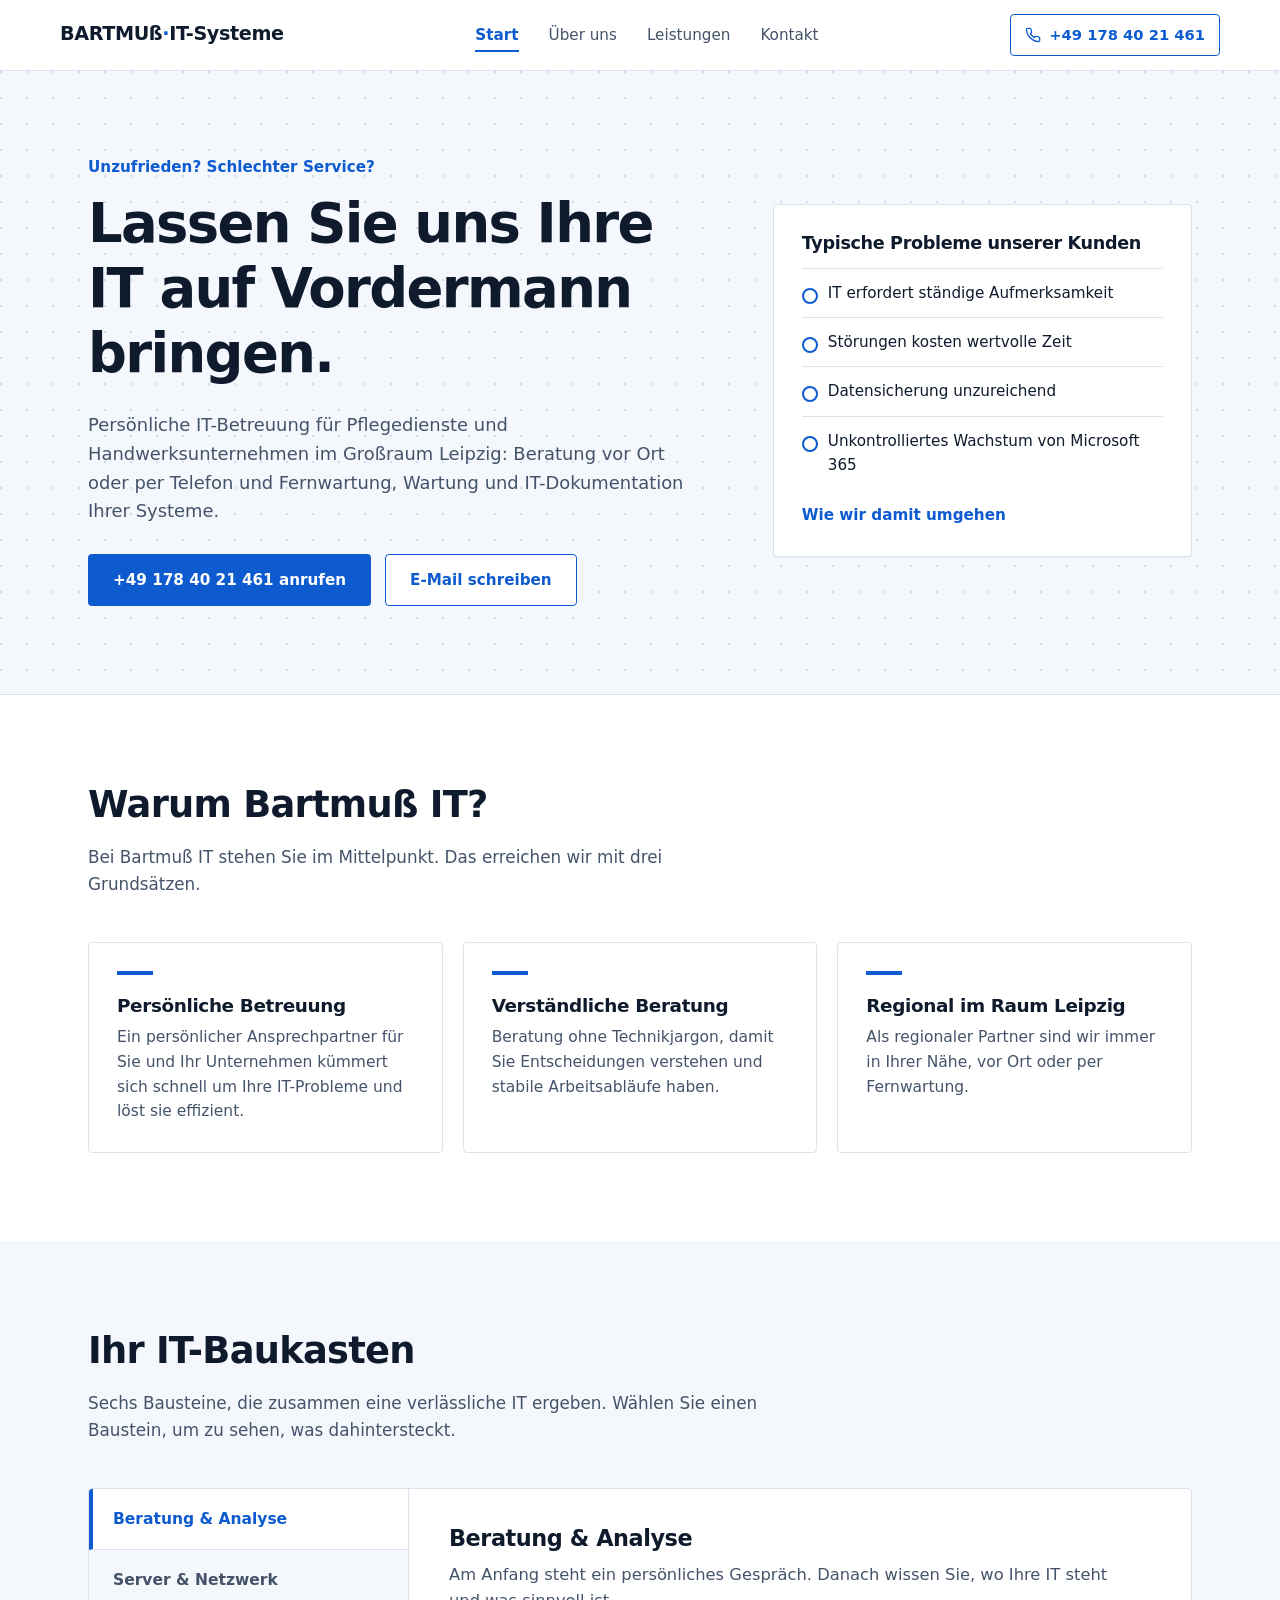
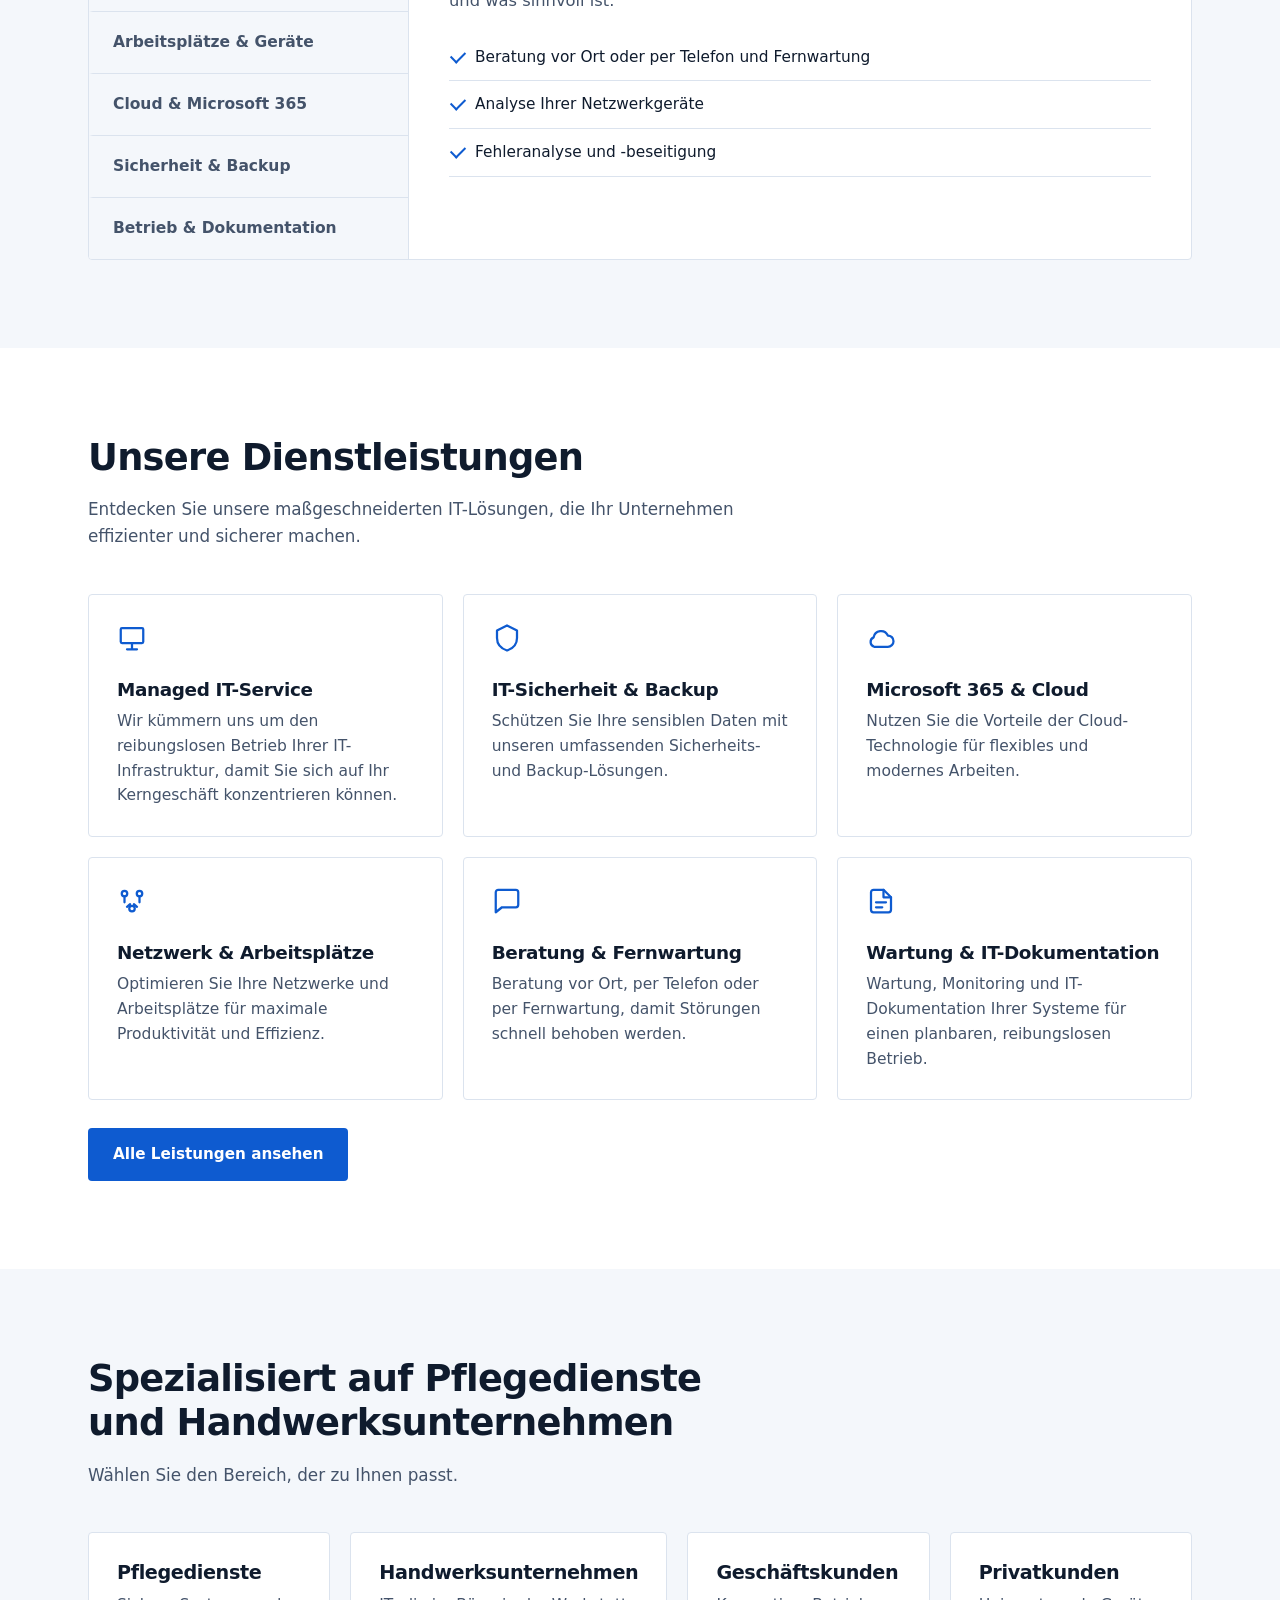
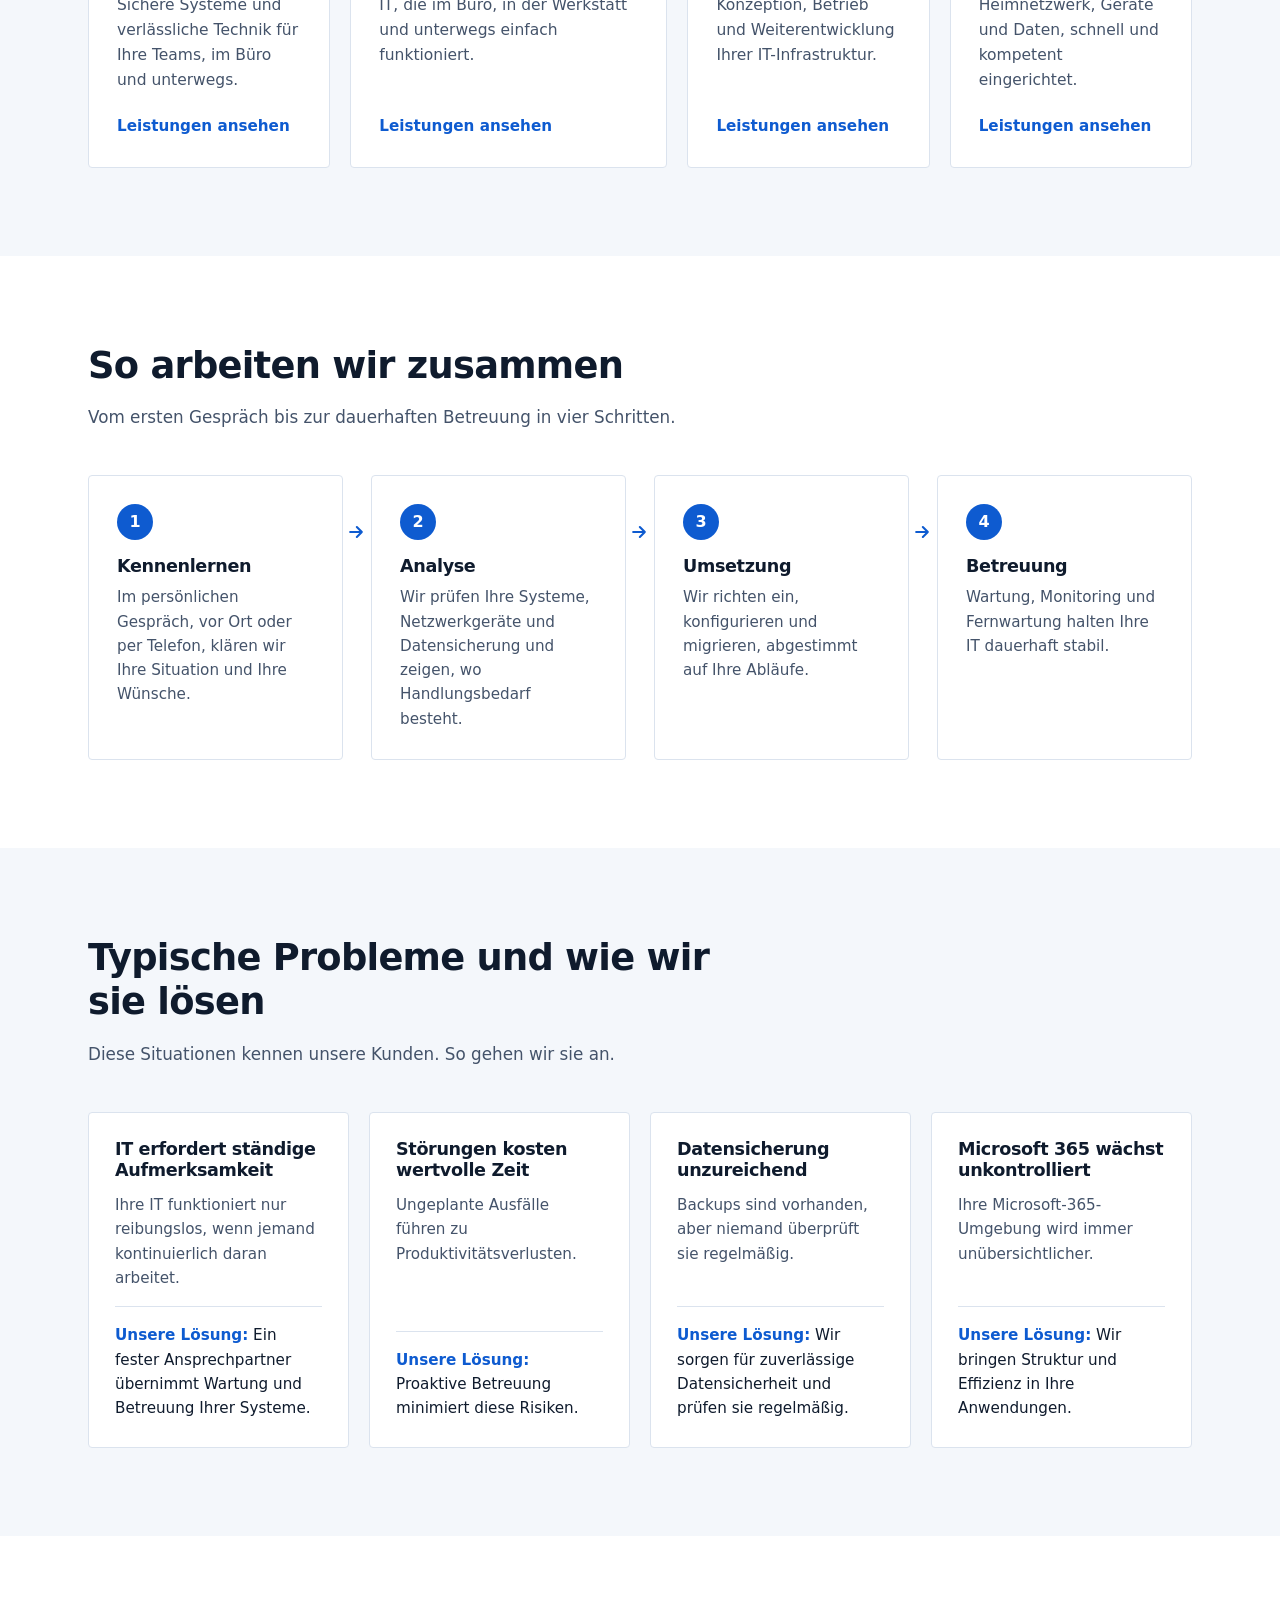
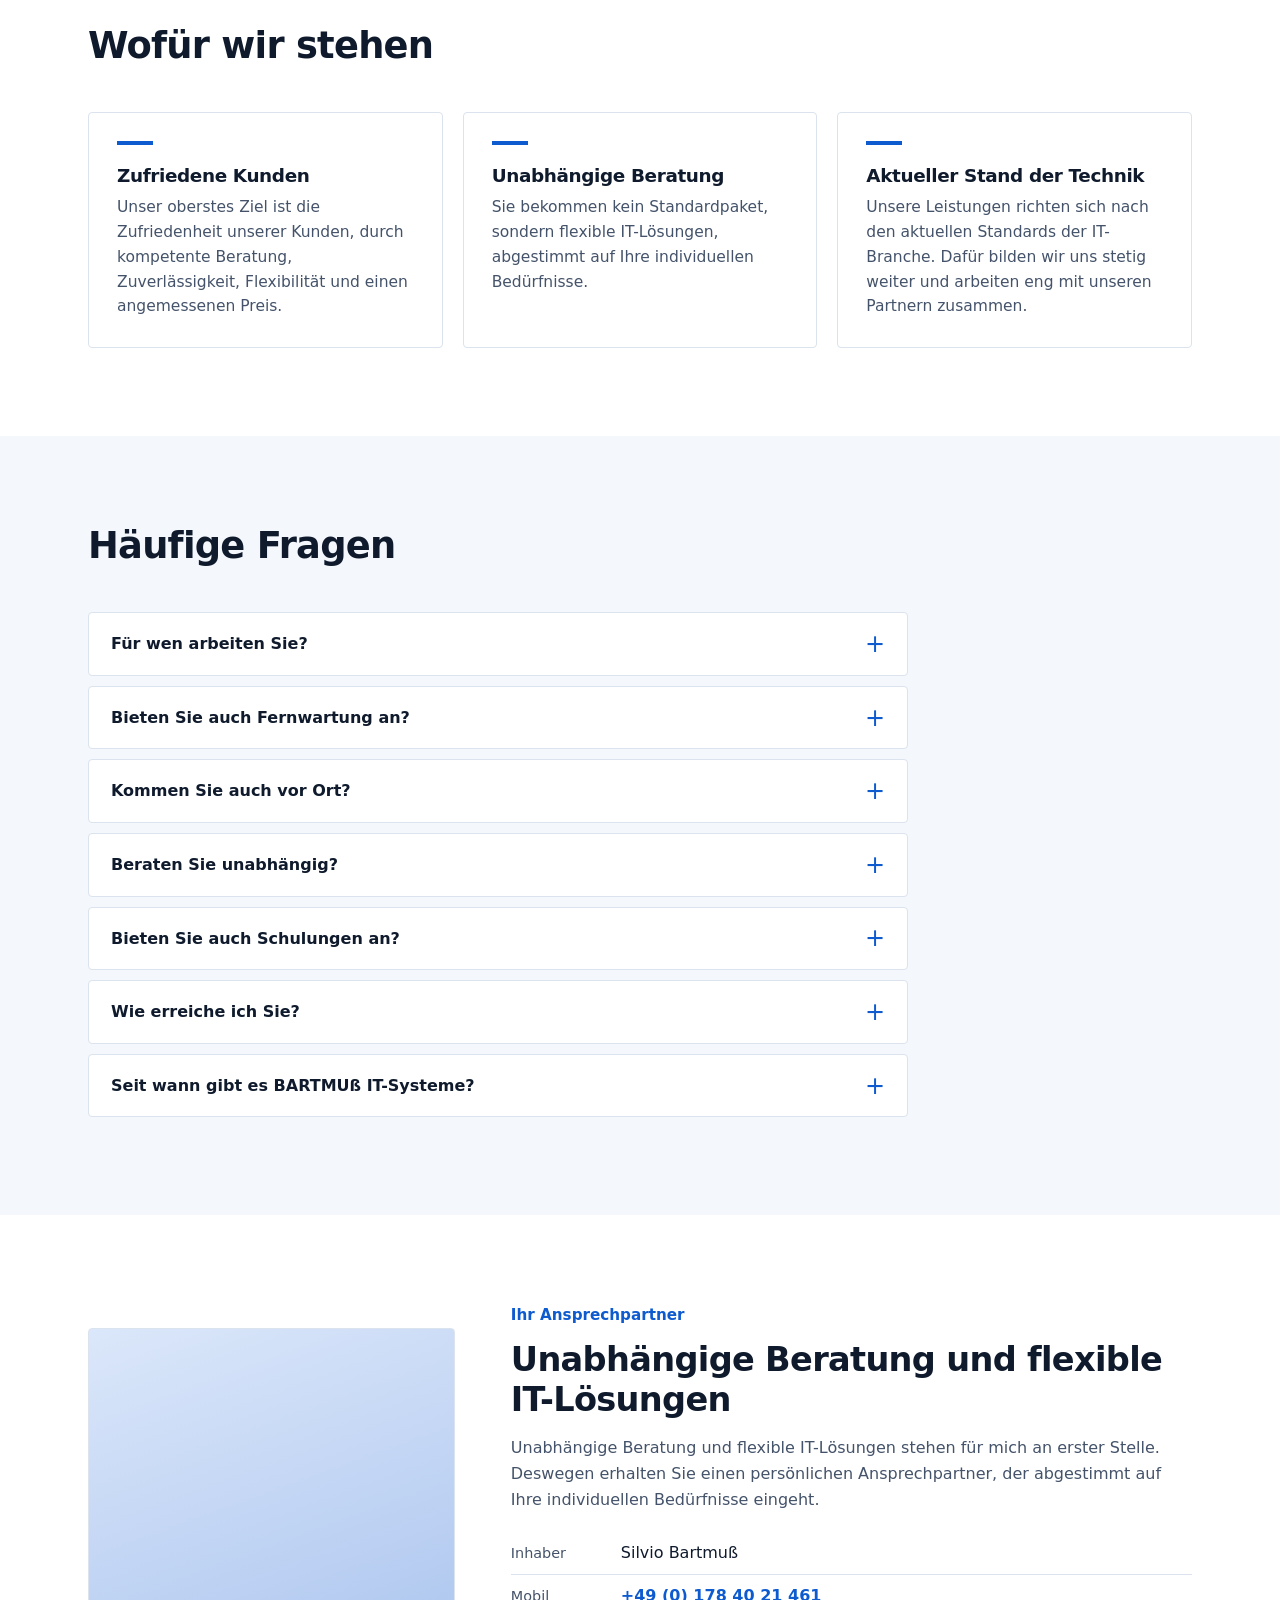
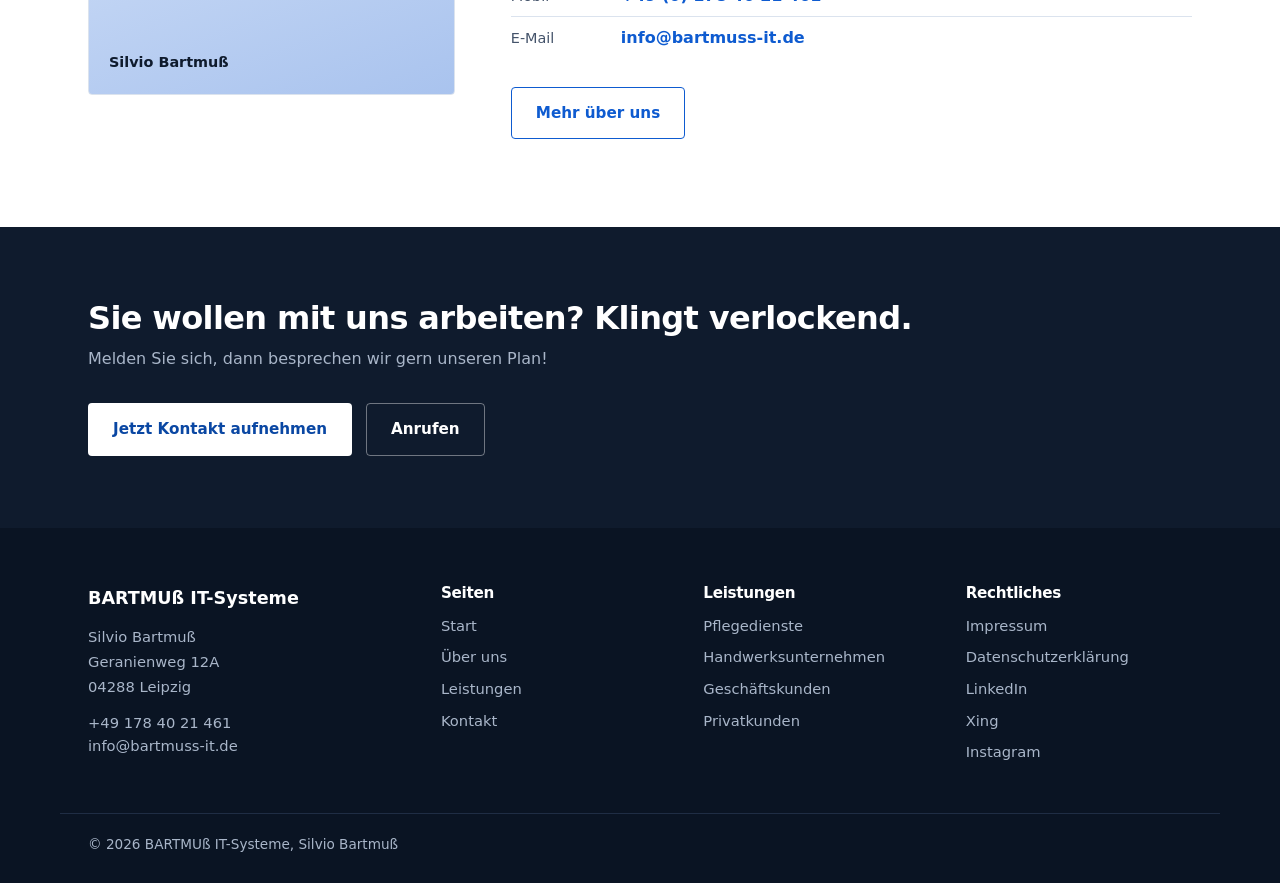
==== commit d639489d: "Start page: add interactive IT toolkit, problem/solution cases and values sections Section order fol" ====
--- a/index.html
+++ b/index.html
@@ -50,7 +50,7 @@
         <li>Datensicherung unzureichend</li>
         <li>Unkontrolliertes Wachstum von Microsoft 365</li>
       </ul>
-      <a class="more" href="#faq">Wie wir damit umgehen</a>
+      <a class="more" href="#loesungen">Wie wir damit umgehen</a>
     </div>
   </div>
 </section>
@@ -82,8 +82,86 @@
   </div>
 </section>
 
+<!-- IT-Baukasten (interaktiv) -->
+<section class="soft">
+  <div class="wrap">
+    <div class="section-head">
+      <h2>Ihr IT-Baukasten</h2>
+      <p>Sechs Bausteine, die zusammen eine verlässliche IT ergeben. Wählen Sie einen Baustein, um zu sehen, was dahintersteckt.</p>
+    </div>
+    <div class="kit">
+      <div class="kit-tabs" role="tablist" aria-label="IT-Bausteine" aria-orientation="vertical">
+        <button class="kit-tab" role="tab" id="tab-1" aria-controls="panel-1" aria-selected="true" tabindex="0">Beratung &amp; Analyse</button>
+        <button class="kit-tab" role="tab" id="tab-2" aria-controls="panel-2" aria-selected="false" tabindex="-1">Server &amp; Netzwerk</button>
+        <button class="kit-tab" role="tab" id="tab-3" aria-controls="panel-3" aria-selected="false" tabindex="-1">Arbeitsplätze &amp; Geräte</button>
+        <button class="kit-tab" role="tab" id="tab-4" aria-controls="panel-4" aria-selected="false" tabindex="-1">Cloud &amp; Microsoft 365</button>
+        <button class="kit-tab" role="tab" id="tab-5" aria-controls="panel-5" aria-selected="false" tabindex="-1">Sicherheit &amp; Backup</button>
+        <button class="kit-tab" role="tab" id="tab-6" aria-controls="panel-6" aria-selected="false" tabindex="-1">Betrieb &amp; Dokumentation</button>
+      </div>
+      <div class="kit-panels">
+        <div class="kit-panel" role="tabpanel" id="panel-1" aria-labelledby="tab-1">
+          <h3>Beratung &amp; Analyse</h3>
+          <p>Am Anfang steht ein persönliches Gespräch. Danach wissen Sie, wo Ihre IT steht und was sinnvoll ist.</p>
+          <ul class="check-list" style="columns:1;">
+            <li>Beratung vor Ort oder per Telefon und Fernwartung</li>
+            <li>Analyse Ihrer Netzwerkgeräte</li>
+            <li>Fehleranalyse und -beseitigung</li>
+          </ul>
+        </div>
+        <div class="kit-panel" role="tabpanel" id="panel-2" aria-labelledby="tab-2" hidden>
+          <h3>Server &amp; Netzwerk</h3>
+          <p>Die Grundlage, auf der alles andere läuft: stabil, übersichtlich und von überall erreichbar.</p>
+          <ul class="check-list" style="columns:1;">
+            <li>Server-Systeme</li>
+            <li>Erweiterung und Konfiguration Ihrer vorhandenen IT-Infrastruktur</li>
+            <li>Anbindung per VPN</li>
+          </ul>
+        </div>
+        <div class="kit-panel" role="tabpanel" id="panel-3" aria-labelledby="tab-3" hidden>
+          <h3>Arbeitsplätze &amp; Geräte</h3>
+          <p>Damit Ihre Mitarbeitenden ohne Umwege arbeiten können, im Büro und unterwegs.</p>
+          <ul class="check-list" style="columns:1;">
+            <li>Windows Clients, (Netzwerk-)Drucker und mobile Endgeräte</li>
+            <li>Einkauf und Aufbau der gewünschten Hard- und Softwarekomponenten</li>
+            <li>Konfiguration von Drucker, Scanner und mobilen Endgeräten</li>
+          </ul>
+        </div>
+        <div class="kit-panel" role="tabpanel" id="panel-4" aria-labelledby="tab-4" hidden>
+          <h3>Cloud &amp; Microsoft 365</h3>
+          <p>Flexibel und modern arbeiten, ohne dass die Umgebung unkontrolliert wächst.</p>
+          <ul class="check-list" style="columns:1;">
+            <li>Struktur und Effizienz für Ihre Microsoft-365-Umgebung</li>
+            <li>Konzeption und Umsetzung von Cloud-Infrastrukturen (AWS)</li>
+            <li>Migration von lokalen IT-Ressourcen in die Cloud</li>
+          </ul>
+        </div>
+        <div class="kit-panel" role="tabpanel" id="panel-5" aria-labelledby="tab-5" hidden>
+          <h3>Sicherheit &amp; Backup</h3>
+          <p>Ganzheitlicher Schutz Ihrer IT-Systeme und Ihrer Geschäftsdaten.</p>
+          <ul class="check-list" style="columns:1;">
+            <li>Datensicherung Ihrer Geschäftsdaten, Backup und Recovery</li>
+            <li>Antivirus-Lösungen für Sie und Ihr Unternehmen</li>
+            <li>Netzwerkschutz mit Firewalls</li>
+            <li>Interne IT-Sicherheit durch Group-Policy-Erstellung</li>
+          </ul>
+        </div>
+        <div class="kit-panel" role="tabpanel" id="panel-6" aria-labelledby="tab-6" hidden>
+          <h3>Betrieb &amp; Dokumentation</h3>
+          <p>Damit Ihre IT dauerhaft stabil bleibt und jeder nachvollziehen kann, wie sie aufgebaut ist.</p>
+          <ul class="check-list" style="columns:1;">
+            <li>Wartung von Hardware und Software</li>
+            <li>Patchmanagement und Monitoring der IT-Systeme</li>
+            <li>IT-Dokumentation</li>
+            <li>Fernwartung bei Störungen</li>
+          </ul>
+        </div>
+      </div>
+    </div>
+  </div>
+</section>
+
 <!-- Leistungen -->
-<section class="soft">
+<section>
   <div class="wrap">
     <div class="section-head">
       <h2>Unsere Dienstleistungen</h2>
@@ -128,7 +206,7 @@
 </section>
 
 <!-- Einstiege -->
-<section>
+<section class="soft">
   <div class="wrap">
     <div class="section-head">
       <h2>Spezialisiert auf Pflegedienste und Handwerksunternehmen</h2>
@@ -160,7 +238,7 @@
 </section>
 
 <!-- Zusammenarbeit -->
-<section class="soft">
+<section>
   <div class="wrap">
     <div class="section-head">
       <h2>So arbeiten wir zusammen</h2>
@@ -191,32 +269,90 @@
   </div>
 </section>
 
+<!-- Probleme und Lösungen -->
+<section class="soft" id="loesungen">
+  <div class="wrap">
+    <div class="section-head">
+      <h2>Typische Probleme und wie wir sie lösen</h2>
+      <p>Diese Situationen kennen unsere Kunden. So gehen wir sie an.</p>
+    </div>
+    <div class="grid-4 cases">
+      <div class="case">
+        <h3>IT erfordert ständige Aufmerksamkeit</h3>
+        <p class="problem">Ihre IT funktioniert nur reibungslos, wenn jemand kontinuierlich daran arbeitet.</p>
+        <p class="solution"><strong>Unsere Lösung:</strong> Ein fester Ansprechpartner übernimmt Wartung und Betreuung Ihrer Systeme.</p>
+      </div>
+      <div class="case">
+        <h3>Störungen kosten wertvolle Zeit</h3>
+        <p class="problem">Ungeplante Ausfälle führen zu Produktivitätsverlusten.</p>
+        <p class="solution"><strong>Unsere Lösung:</strong> Proaktive Betreuung minimiert diese Risiken.</p>
+      </div>
+      <div class="case">
+        <h3>Datensicherung unzureichend</h3>
+        <p class="problem">Backups sind vorhanden, aber niemand überprüft sie regelmäßig.</p>
+        <p class="solution"><strong>Unsere Lösung:</strong> Wir sorgen für zuverlässige Datensicherheit und prüfen sie regelmäßig.</p>
+      </div>
+      <div class="case">
+        <h3>Microsoft 365 wächst unkontrolliert</h3>
+        <p class="problem">Ihre Microsoft-365-Umgebung wird immer unübersichtlicher.</p>
+        <p class="solution"><strong>Unsere Lösung:</strong> Wir bringen Struktur und Effizienz in Ihre Anwendungen.</p>
+      </div>
+    </div>
+  </div>
+</section>
+
+<!-- Werte -->
+<section>
+  <div class="wrap">
+    <div class="section-head">
+      <h2>Wofür wir stehen</h2>
+    </div>
+    <div class="grid-3">
+      <div class="tile">
+        <div class="mark"></div>
+        <h3>Zufriedene Kunden</h3>
+        <p>Unser oberstes Ziel ist die Zufriedenheit unserer Kunden, durch kompetente Beratung, Zuverlässigkeit, Flexibilität und einen angemessenen Preis.</p>
+      </div>
+      <div class="tile">
+        <div class="mark"></div>
+        <h3>Unabhängige Beratung</h3>
+        <p>Sie bekommen kein Standardpaket, sondern flexible IT-Lösungen, abgestimmt auf Ihre individuellen Bedürfnisse.</p>
+      </div>
+      <div class="tile">
+        <div class="mark"></div>
+        <h3>Aktueller Stand der Technik</h3>
+        <p>Unsere Leistungen richten sich nach den aktuellen Standards der IT-Branche. Dafür bilden wir uns stetig weiter und arbeiten eng mit unseren Partnern zusammen.</p>
+      </div>
+    </div>
+  </div>
+</section>
+
 <!-- FAQ -->
-<section id="faq">
+<section class="soft" id="faq">
   <div class="wrap">
     <div class="section-head">
       <h2>Häufige Fragen</h2>
     </div>
     <div class="faq">
       <details>
-        <summary>Muss ständig jemand an meiner IT arbeiten?</summary>
-        <div class="answer"><p>Ihre IT funktioniert nur reibungslos, wenn jemand kontinuierlich daran arbeitet. Das übernehmen wir: Mit Wartung, Monitoring und proaktiver Betreuung minimieren wir ungeplante Ausfälle und die damit verbundenen Produktivitätsverluste.</p></div>
-      </details>
-      <details>
-        <summary>Wer prüft, ob meine Datensicherung funktioniert?</summary>
-        <div class="answer"><p>Das übernehmen wir. Wir richten Ihre Datensicherung ein, überprüfen sie regelmäßig und stellen Daten bei Bedarf wieder her.</p></div>
-      </details>
-      <details>
-        <summary>Wie bekomme ich meine Microsoft-365-Umgebung in den Griff?</summary>
-        <div class="answer"><p>Wir bringen Struktur und Effizienz in Ihre Microsoft-365-Umgebung und Ihre Anwendungen, damit sie nicht unkontrolliert weiterwächst.</p></div>
+        <summary>Für wen arbeiten Sie?</summary>
+        <div class="answer"><p>Unser Schwerpunkt sind Pflegedienste und Handwerksunternehmen. Daneben betreuen wir weitere kleine und mittlere Unternehmen sowie Privatkunden im Großraum Leipzig und Umgebung.</p></div>
       </details>
       <details>
         <summary>Bieten Sie auch Fernwartung an?</summary>
         <div class="answer"><p>Ja. Beratung ist vor Ort, per Telefon und per Fernwartung möglich. Schicken Sie uns gern eine Anfrage.</p></div>
       </details>
       <details>
-        <summary>Für wen arbeiten Sie?</summary>
-        <div class="answer"><p>Unser Schwerpunkt sind Pflegedienste und Handwerksunternehmen. Daneben betreuen wir weitere kleine und mittlere Unternehmen sowie Privatkunden im Großraum Leipzig und Umgebung.</p></div>
+        <summary>Kommen Sie auch vor Ort?</summary>
+        <div class="answer"><p>Ja, wir bieten Beratung und Service vor Ort im Großraum Leipzig an. Für Privatkunden gibt es zusätzlich einen Abhol- und Bringservice.</p></div>
+      </details>
+      <details>
+        <summary>Beraten Sie unabhängig?</summary>
+        <div class="answer"><p>Unabhängige Beratung und flexible IT-Lösungen stehen für uns an erster Stelle. Sie erhalten keine einzelne Standardlösung, sondern ein Konzept, das zu Ihren individuellen Bedürfnissen passt.</p></div>
+      </details>
+      <details>
+        <summary>Bieten Sie auch Schulungen an?</summary>
+        <div class="answer"><p>Ja, für Privatkunden zum Beispiel im Umgang mit Internet und Office-Software sowie als intensive Vor-Ort-Einweisung nach der Einrichtung.</p></div>
       </details>
       <details>
         <summary>Wie erreiche ich Sie?</summary>
@@ -231,7 +367,7 @@
 </section>
 
 <!-- Team -->
-<section class="soft">
+<section>
   <div class="wrap team-grid">
     <div>
       <div class="about-photo" style="aspect-ratio:1/1;">
--- a/style.css
+++ b/style.css
@@ -125,6 +125,38 @@
 @media (min-width:981px){
   .step:not(:last-child):after{content:""; position:absolute; top:46px; right:-24px; width:20px; height:20px; background:no-repeat center/contain url("data:image/svg+xml,%3Csvg xmlns='http://www.w3.org/2000/svg' viewBox='0 0 24 24' fill='none' stroke='%230e5bd0' stroke-width='2.5' stroke-linecap='round' stroke-linejoin='round'%3E%3Cpath d='M5 12h14M13 6l6 6-6 6'/%3E%3C/svg%3E");}
 }
+
+/* IT-Baukasten (Tabs) */
+.kit{display:grid; grid-template-columns:320px 1fr; border:1px solid var(--line); border-radius:4px; background:#fff; overflow:hidden;}
+@media (max-width:820px){ .kit{grid-template-columns:1fr;} }
+.kit-tabs{display:flex; flex-direction:column; border-right:1px solid var(--line); background:var(--bg-soft);}
+@media (max-width:820px){
+  .kit-tabs{flex-direction:row; overflow-x:auto; border-right:none; border-bottom:1px solid var(--line); -webkit-overflow-scrolling:touch;}
+}
+.kit-tab{
+  text-align:left; font:inherit; font-weight:600; font-size:.97rem; color:var(--text);
+  background:none; border:none; border-left:4px solid transparent; border-bottom:1px solid var(--line);
+  padding:18px 20px; cursor:pointer; transition:background .15s ease, color .15s ease;
+}
+.kit-tab:last-child{border-bottom:none;}
+.kit-tab:hover{background:#fff; color:var(--ink);}
+.kit-tab[aria-selected="true"]{background:#fff; color:var(--accent); border-left-color:var(--accent);}
+@media (max-width:820px){
+  .kit-tab{white-space:nowrap; border-left:none; border-bottom:3px solid transparent; border-right:1px solid var(--line);}
+  .kit-tab[aria-selected="true"]{border-bottom-color:var(--accent);}
+}
+.kit-panel{padding:36px 40px;}
+@media (max-width:600px){ .kit-panel{padding:26px 22px;} }
+.kit-panel[hidden]{display:none;}
+.kit-panel h3{font-size:1.4rem;}
+.kit-panel > p{font-size:1.02rem; margin-bottom:20px;}
+
+/* Probleme und Lösungen */
+.case{background:#fff; border:1px solid var(--line); border-radius:4px; padding:26px; display:flex; flex-direction:column;}
+.case h3{font-size:1.1rem; margin-bottom:12px;}
+.case .problem{font-size:.95rem; margin:0 0 16px;}
+.case .solution{margin:auto 0 0; padding-top:16px; border-top:1px solid var(--line); font-size:.95rem; color:var(--ink);}
+.case .solution strong{color:var(--accent);}
 
 /* FAQ */
 .faq{max-width:820px;}
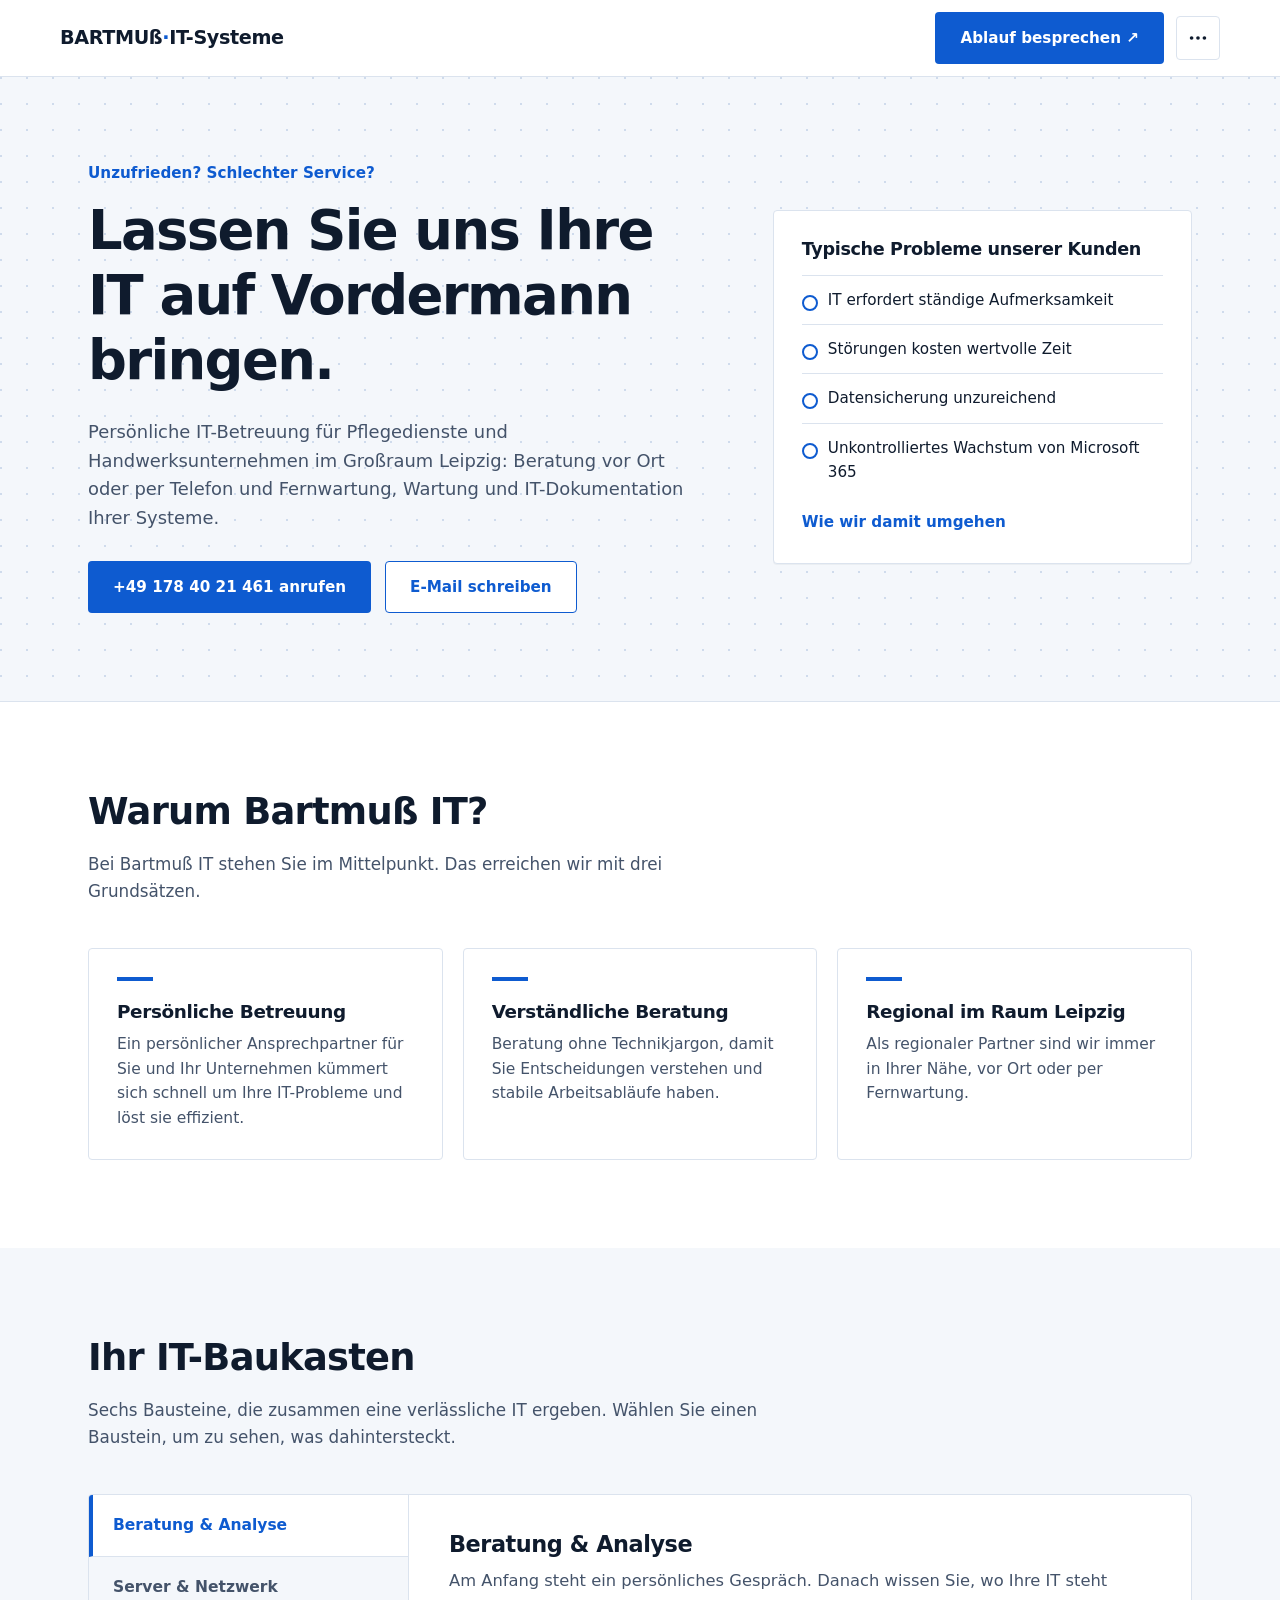
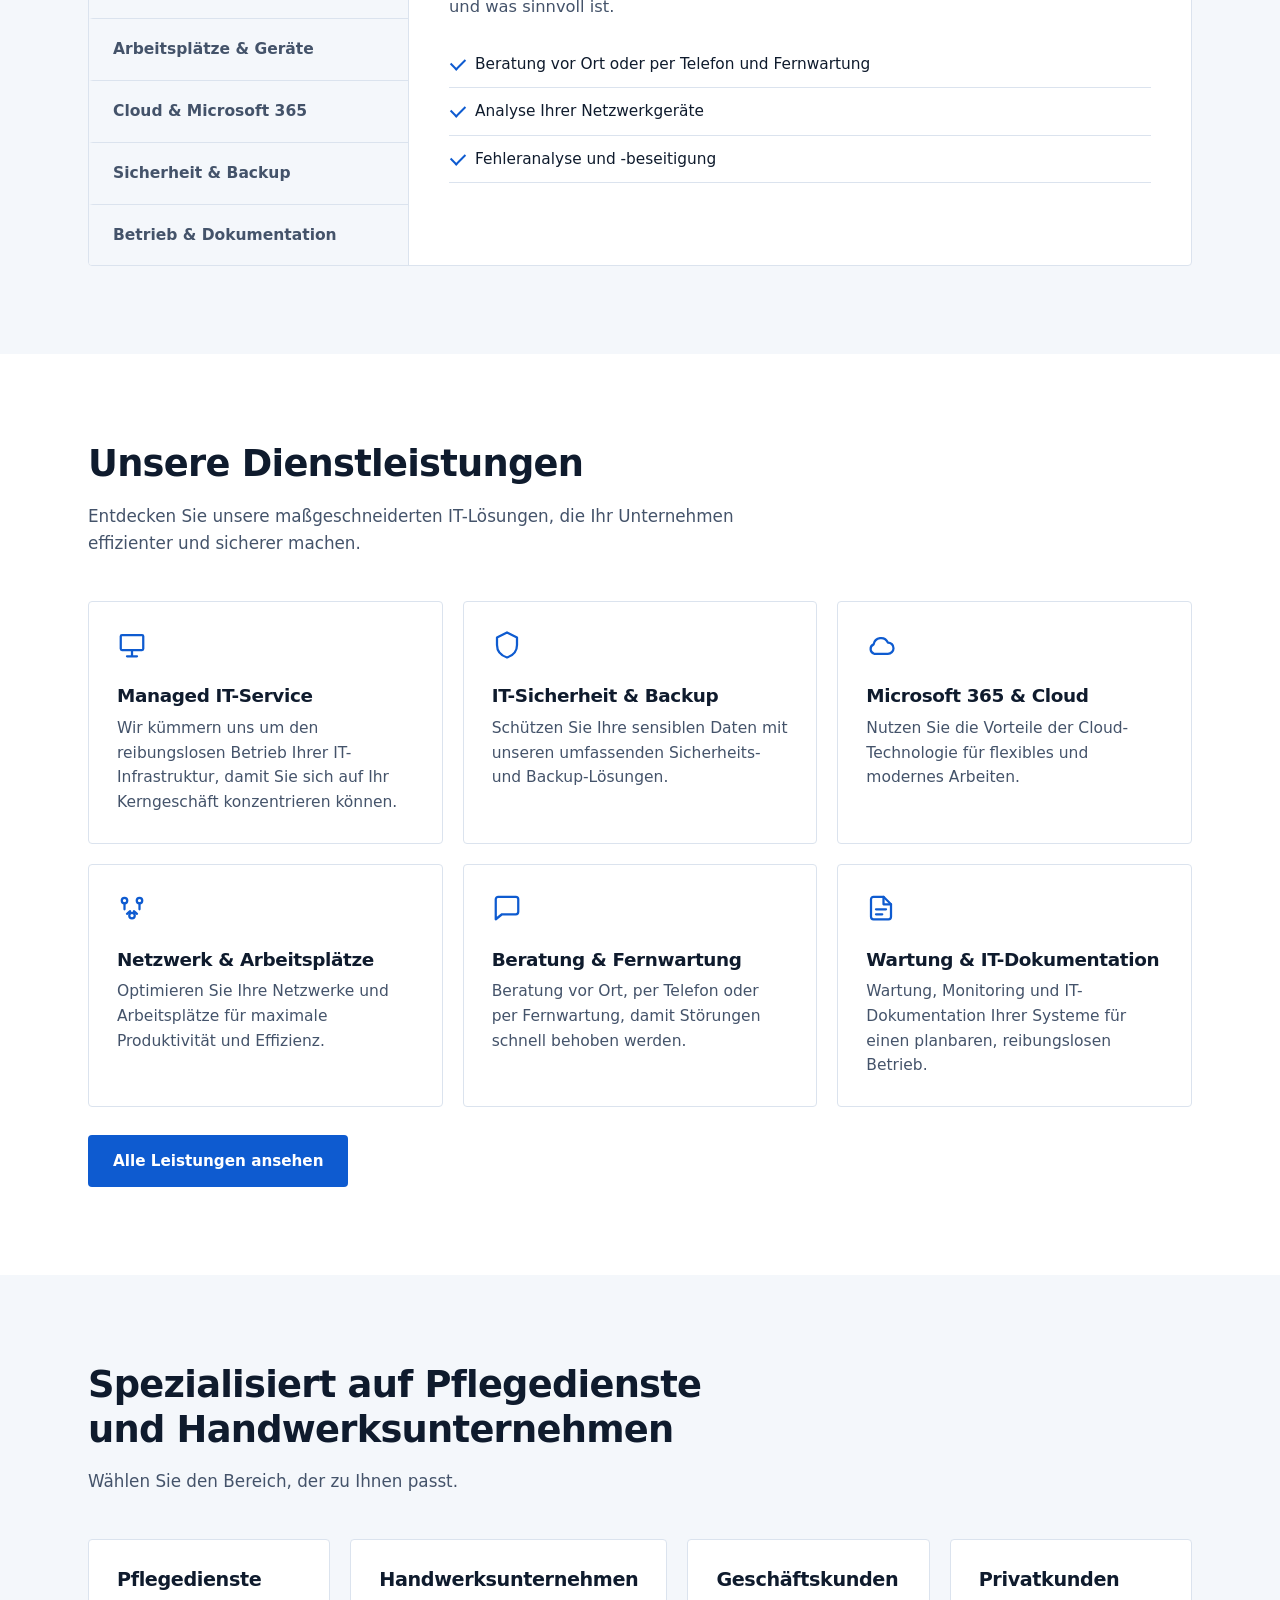
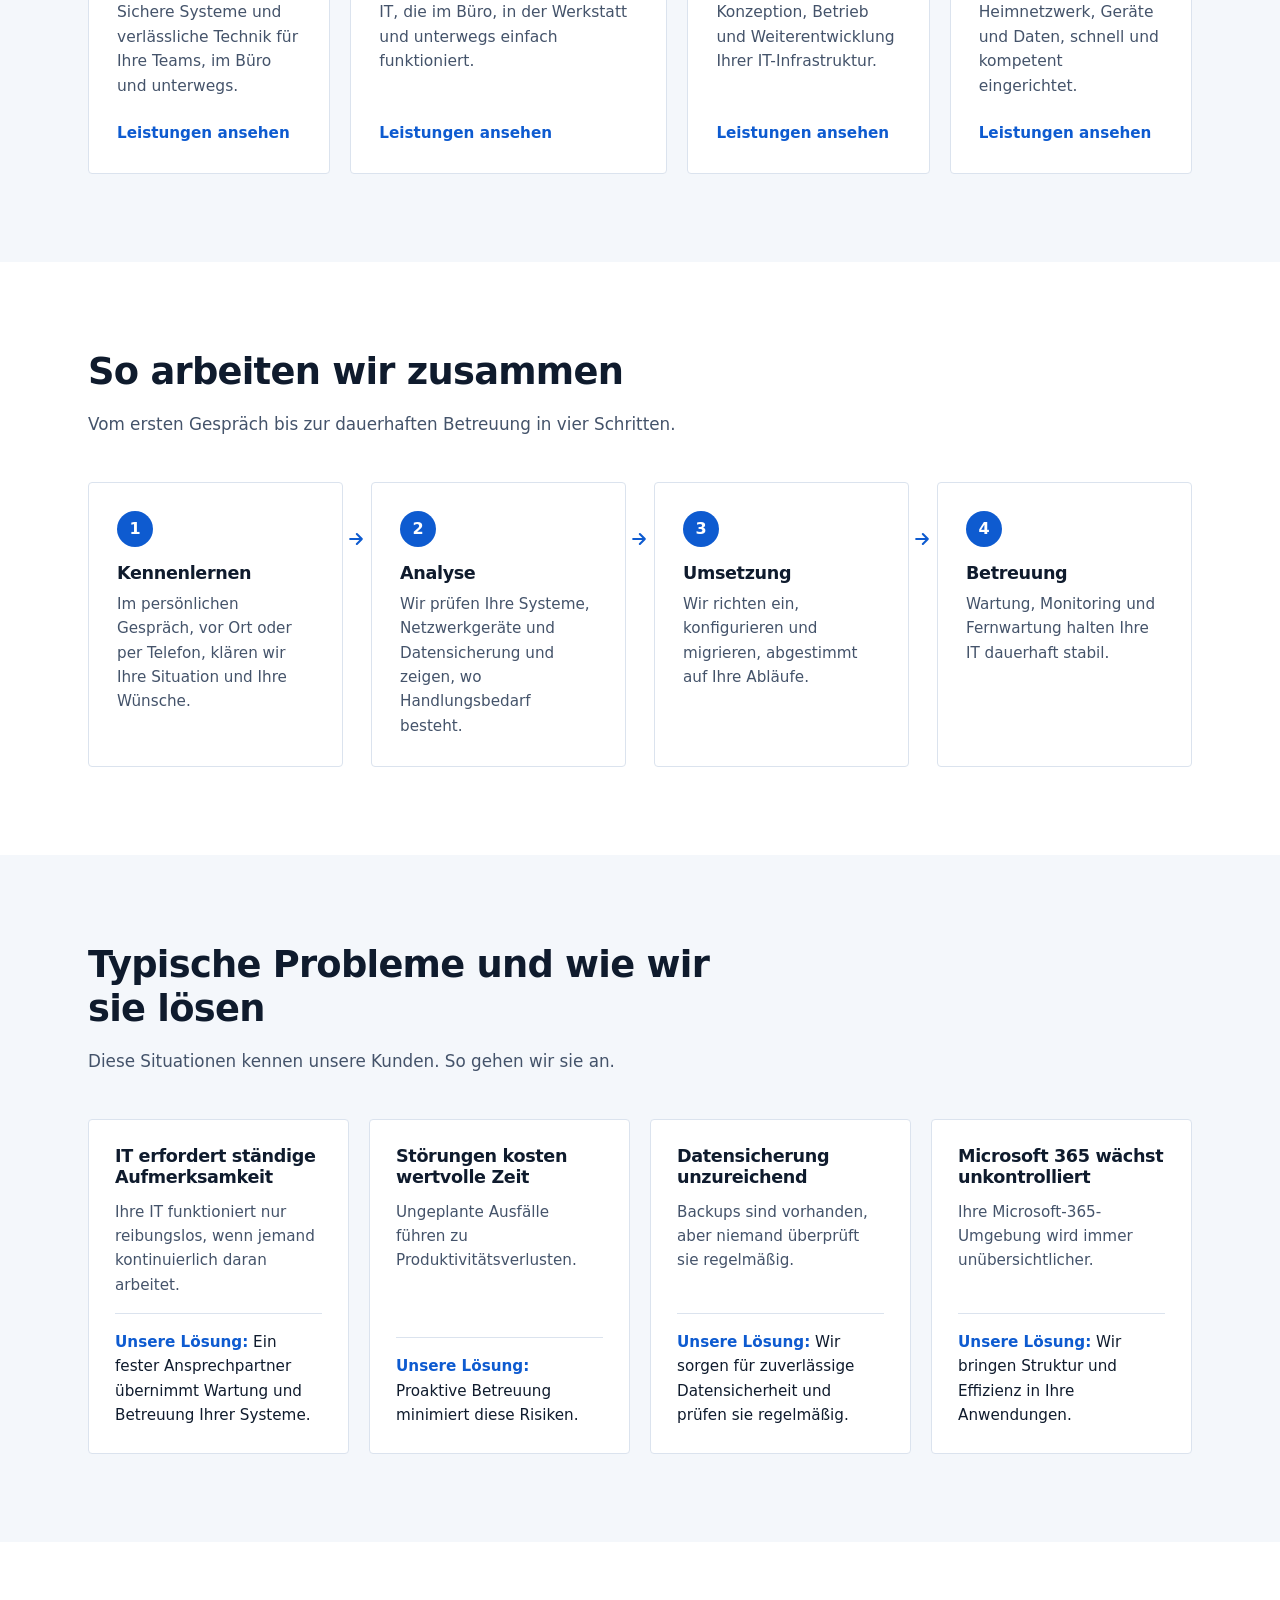
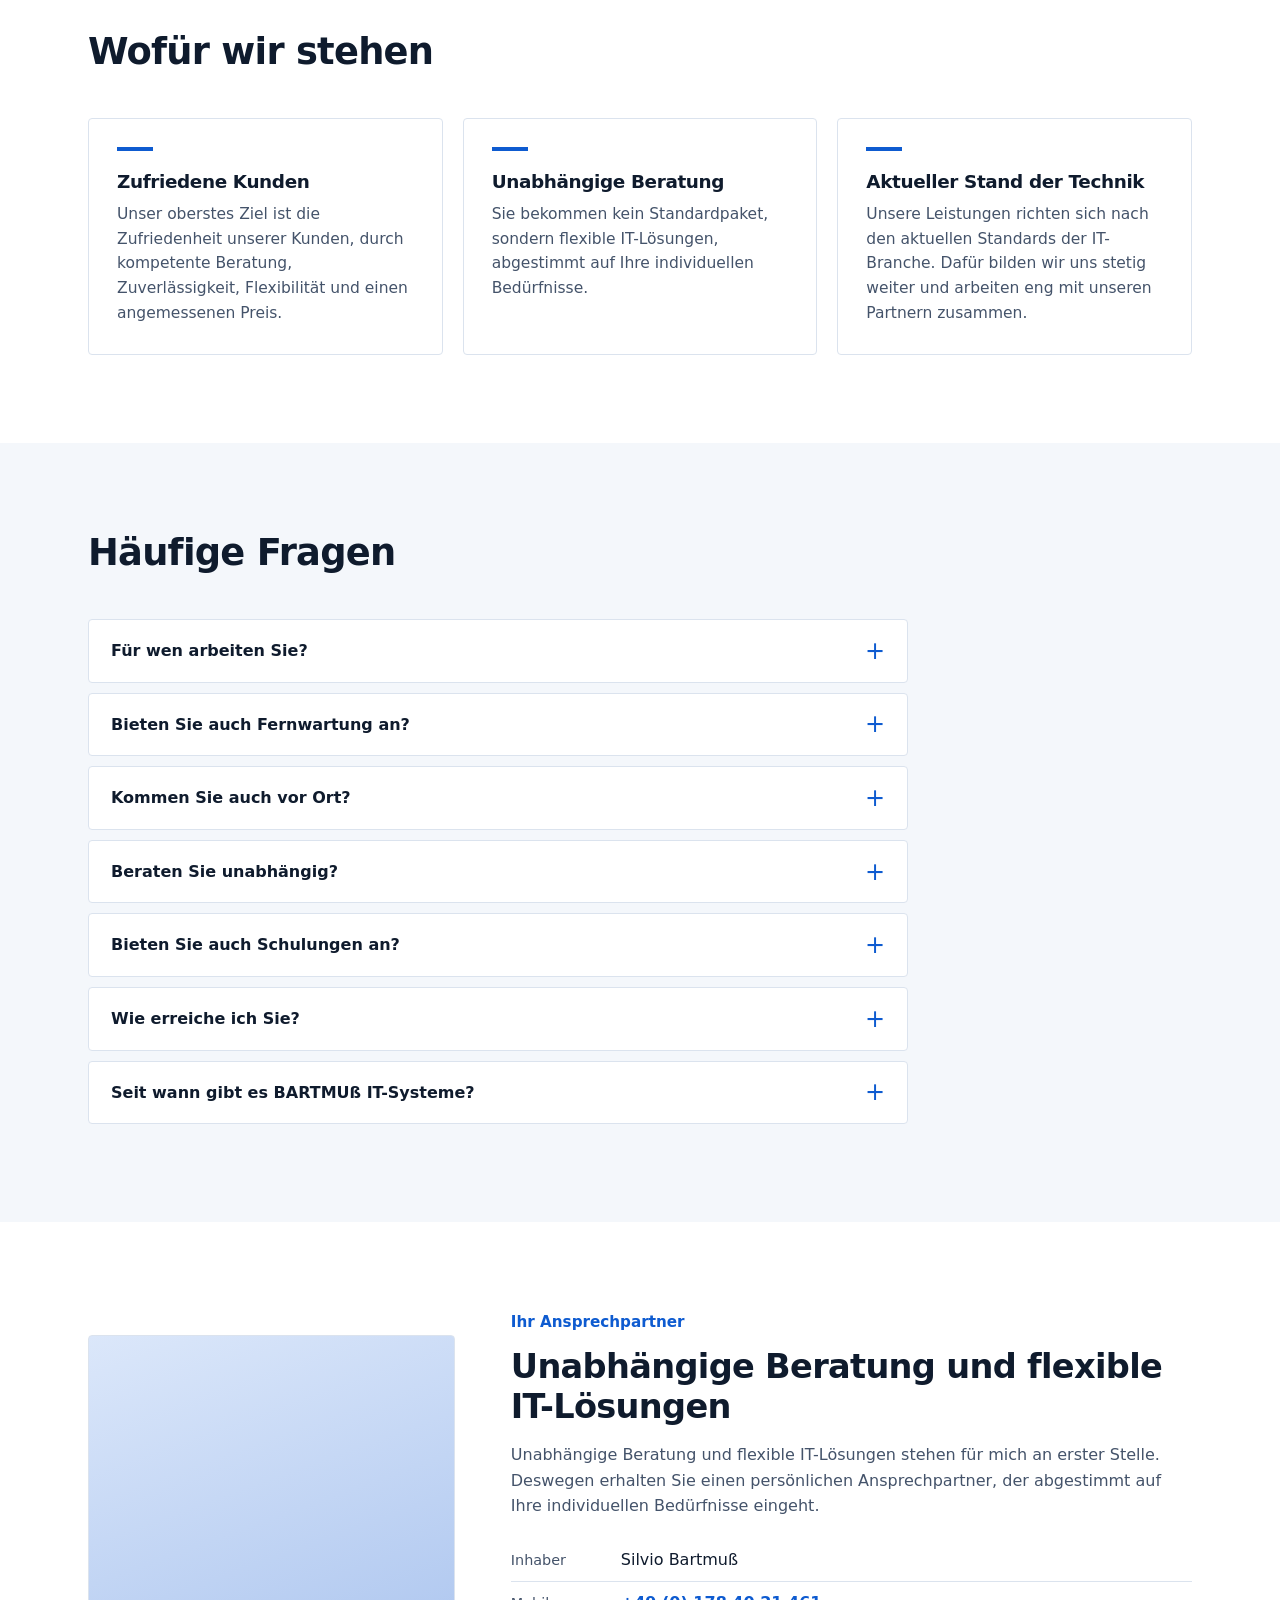
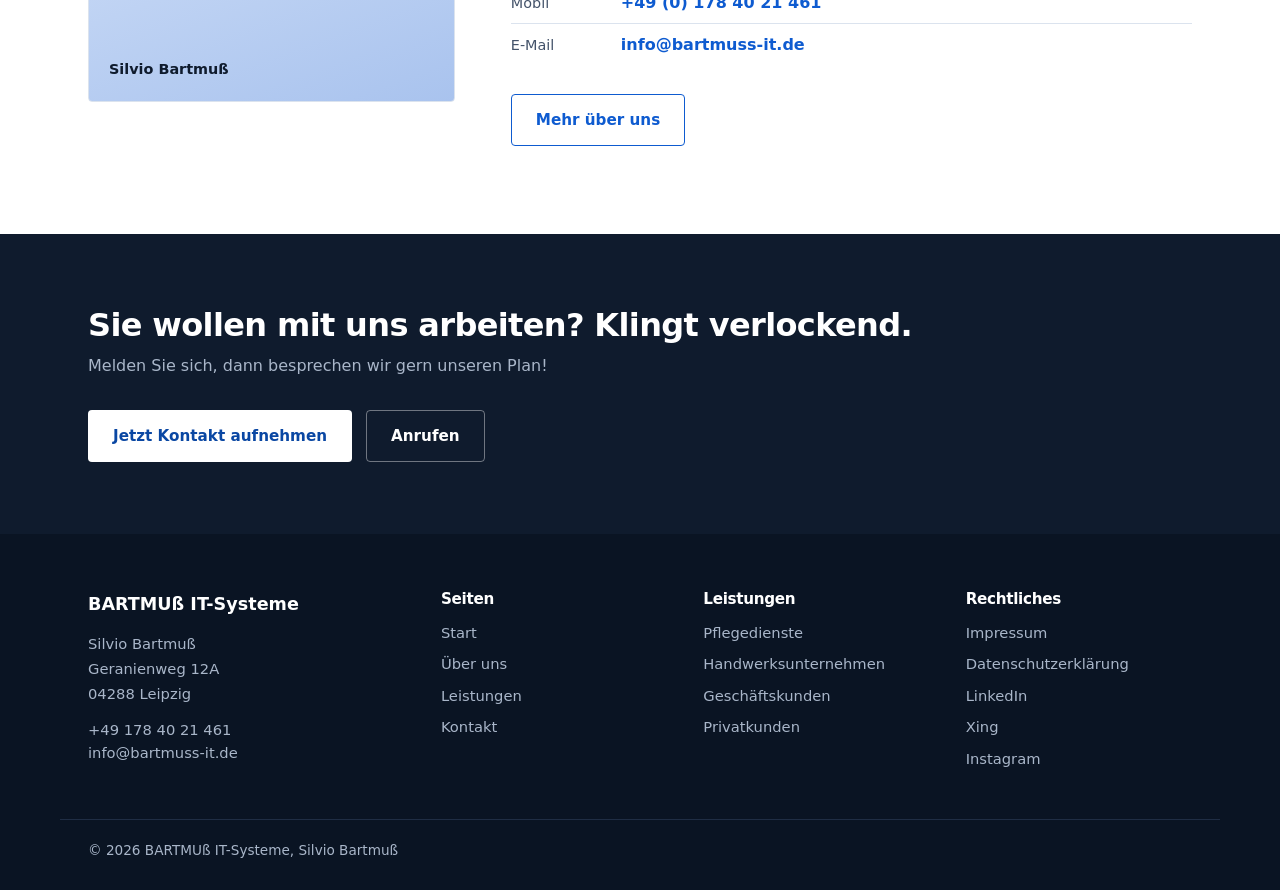
==== commit eaa5ced3: "Header: 'Ablauf besprechen' button and menu behind three-dot button Menu is now a dropdown on all sc" ====
--- a/index.html
+++ b/index.html
@@ -12,19 +12,22 @@
 <header>
   <div class="wrap nav-row">
     <a href="index.html" class="brand">BARTMUß<span>·</span>IT-Systeme</a>
-    <nav id="nav" aria-label="Hauptmenü">
-      <ul>
+    <div class="nav-actions">
+      <a class="btn btn-primary nav-cta" href="kontakt.html">Ablauf besprechen ↗</a>
+      <div class="menu-wrap">
+        <button class="menu-btn" id="burger" aria-label="Menü öffnen" aria-expanded="false" aria-controls="nav">
+          <svg viewBox="0 0 24 24" fill="currentColor" aria-hidden="true"><circle cx="5" cy="12" r="2"/><circle cx="12" cy="12" r="2"/><circle cx="19" cy="12" r="2"/></svg>
+        </button>
+        <nav id="nav" aria-label="Hauptmenü">
+          <ul>
         <li><a href="index.html" aria-current="page">Start</a></li>
         <li><a href="ueber.html">Über uns</a></li>
         <li><a href="leistungen.html">Leistungen</a></li>
         <li><a href="kontakt.html">Kontakt</a></li>
       </ul>
-    </nav>
-    <a class="nav-phone" href="tel:+4917840214611">
-      <svg viewBox="0 0 24 24" fill="none" stroke-width="2" stroke-linecap="round" stroke-linejoin="round" aria-hidden="true"><path d="M22 16.92v3a2 2 0 0 1-2.18 2 19.79 19.79 0 0 1-8.63-3.07 19.5 19.5 0 0 1-6-6 19.79 19.79 0 0 1-3.07-8.67A2 2 0 0 1 4.11 2h3a2 2 0 0 1 2 1.72c.127.96.361 1.903.7 2.81a2 2 0 0 1-.45 2.11L8.09 9.91a16 16 0 0 0 6 6l1.27-1.27a2 2 0 0 1 2.11-.45c.907.339 1.85.573 2.81.7A2 2 0 0 1 22 16.92z"/></svg>
-      +49 178 40 21 461
-    </a>
-    <button class="burger" id="burger" aria-label="Menü öffnen" aria-expanded="false" aria-controls="nav"><span></span><span></span><span></span></button>
+        </nav>
+      </div>
+    </div>
   </div>
 </header>
 
--- a/style.css
+++ b/style.css
@@ -30,32 +30,33 @@
 select:focus-visible, summary:focus-visible{outline:3px solid var(--accent); outline-offset:2px;}
 
 /* ---------- Header ---------- */
-header{position:sticky; top:0; z-index:100; background:rgba(255,255,255,.96); backdrop-filter:blur(8px); border-bottom:1px solid var(--line);}
-.nav-row{display:flex; align-items:center; justify-content:space-between; gap:24px; padding:14px 0;}
+header{position:sticky; top:0; z-index:100; background:var(--bg); border-bottom:1px solid var(--line);}
+.nav-row{display:flex; align-items:center; justify-content:space-between; gap:16px; padding:12px 0;}
 .brand{font-weight:800; font-size:1.2rem; letter-spacing:-0.02em; text-decoration:none; color:var(--ink); white-space:nowrap;}
 .brand span{color:var(--accent);}
-nav ul{list-style:none; display:flex; gap:30px; margin:0; padding:0;}
-nav a{text-decoration:none; font-size:.95rem; font-weight:500; color:var(--text); padding:6px 0; border-bottom:2px solid transparent; transition:color .15s ease, border-color .15s ease;}
-nav a:hover{color:var(--accent);}
-nav a[aria-current="page"]{color:var(--accent); border-color:var(--accent); font-weight:600;}
-.nav-phone{
-  display:flex; align-items:center; gap:8px; text-decoration:none; white-space:nowrap;
-  font-size:.92rem; font-weight:600; color:var(--accent);
-  border:1px solid var(--accent); border-radius:4px; padding:8px 14px;
-  transition:background .15s ease, color .15s ease;
-}
-.nav-phone:hover{background:var(--accent); color:#fff;}
-.nav-phone svg{width:16px; height:16px; stroke:currentColor;}
-.burger{display:none; background:none; border:none; cursor:pointer; padding:6px;}
-.burger span{display:block; width:24px; height:2px; background:var(--ink); margin:5px 0;}
-@media (max-width:900px){
-  nav{position:absolute; top:100%; left:0; right:0; background:#fff; border-bottom:1px solid var(--line); display:none;}
-  nav.open{display:block;}
-  nav ul{flex-direction:column; gap:0; padding:8px 28px 20px;}
-  nav a{display:block; padding:13px 0; border-bottom:1px solid var(--line);}
-  nav a[aria-current="page"]{border-bottom-color:var(--accent);}
-  .nav-phone{display:none;}
-  .burger{display:block;}
+.nav-actions{display:flex; align-items:center; gap:12px;}
+.nav-cta{padding:10px 18px; white-space:nowrap;}
+.menu-wrap{position:relative;}
+.menu-btn{
+  display:flex; align-items:center; justify-content:center; width:44px; height:44px; cursor:pointer;
+  background:var(--bg); color:var(--ink); border:1px solid var(--line); border-radius:4px;
+  transition:border-color .15s ease, color .15s ease, background .15s ease;
+}
+.menu-btn svg{width:22px; height:22px;}
+.menu-btn:hover,.menu-btn[aria-expanded="true"]{border-color:var(--accent); color:var(--accent);}
+nav{
+  display:none; position:absolute; right:0; top:calc(100% + 10px); min-width:230px;
+  background:var(--bg); border:1px solid var(--line); border-radius:4px; padding:8px;
+  box-shadow:0 16px 40px rgba(15,27,45,.14);
+}
+nav.open{display:block;}
+nav ul{list-style:none; margin:0; padding:0;}
+nav a{display:block; text-decoration:none; font-size:1rem; font-weight:500; color:var(--ink); padding:12px 14px; border-radius:3px; transition:background .15s ease, color .15s ease;}
+nav a:hover{background:var(--bg-soft); color:var(--accent);}
+nav a[aria-current="page"]{color:var(--accent); font-weight:700; background:var(--accent-soft);}
+@media (max-width:420px){
+  .nav-cta{padding:10px 12px; font-size:.88rem;}
+  .brand{font-size:1.05rem;}
 }
 
 /* ---------- Buttons ---------- */
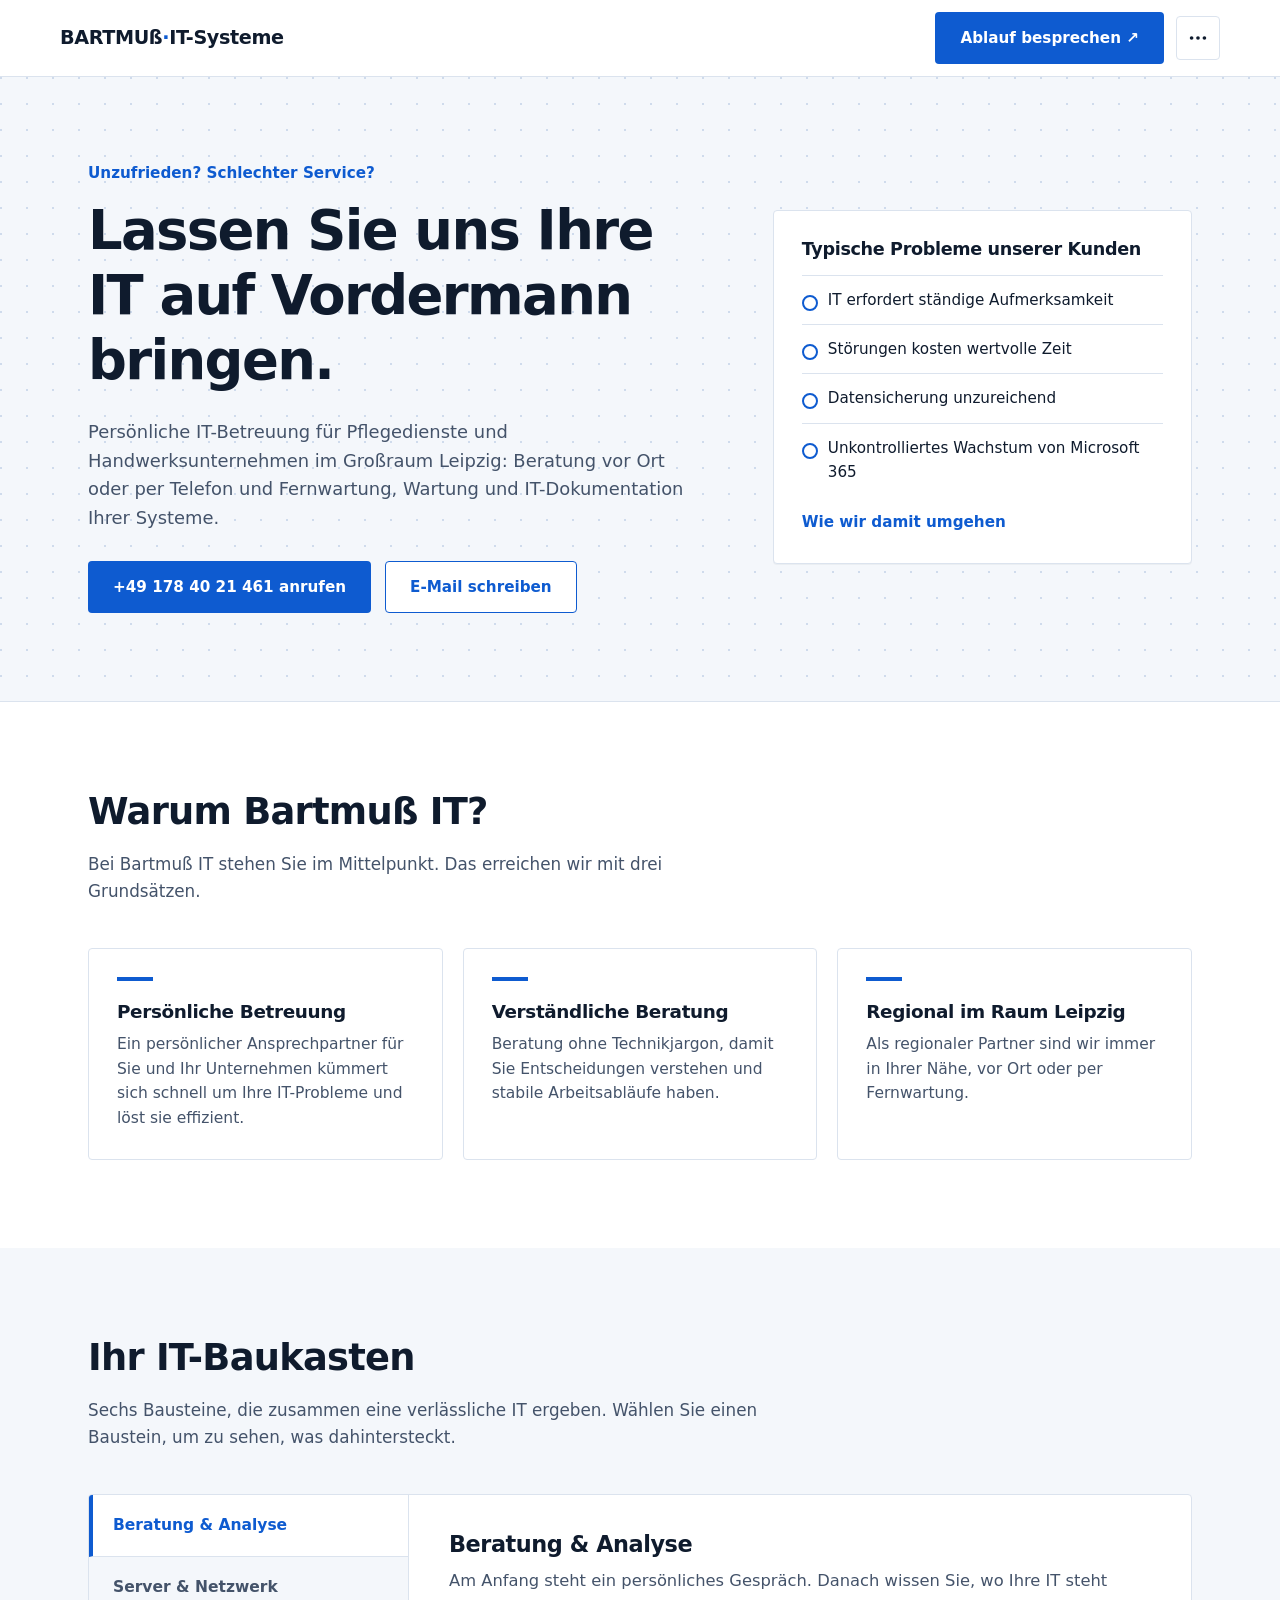
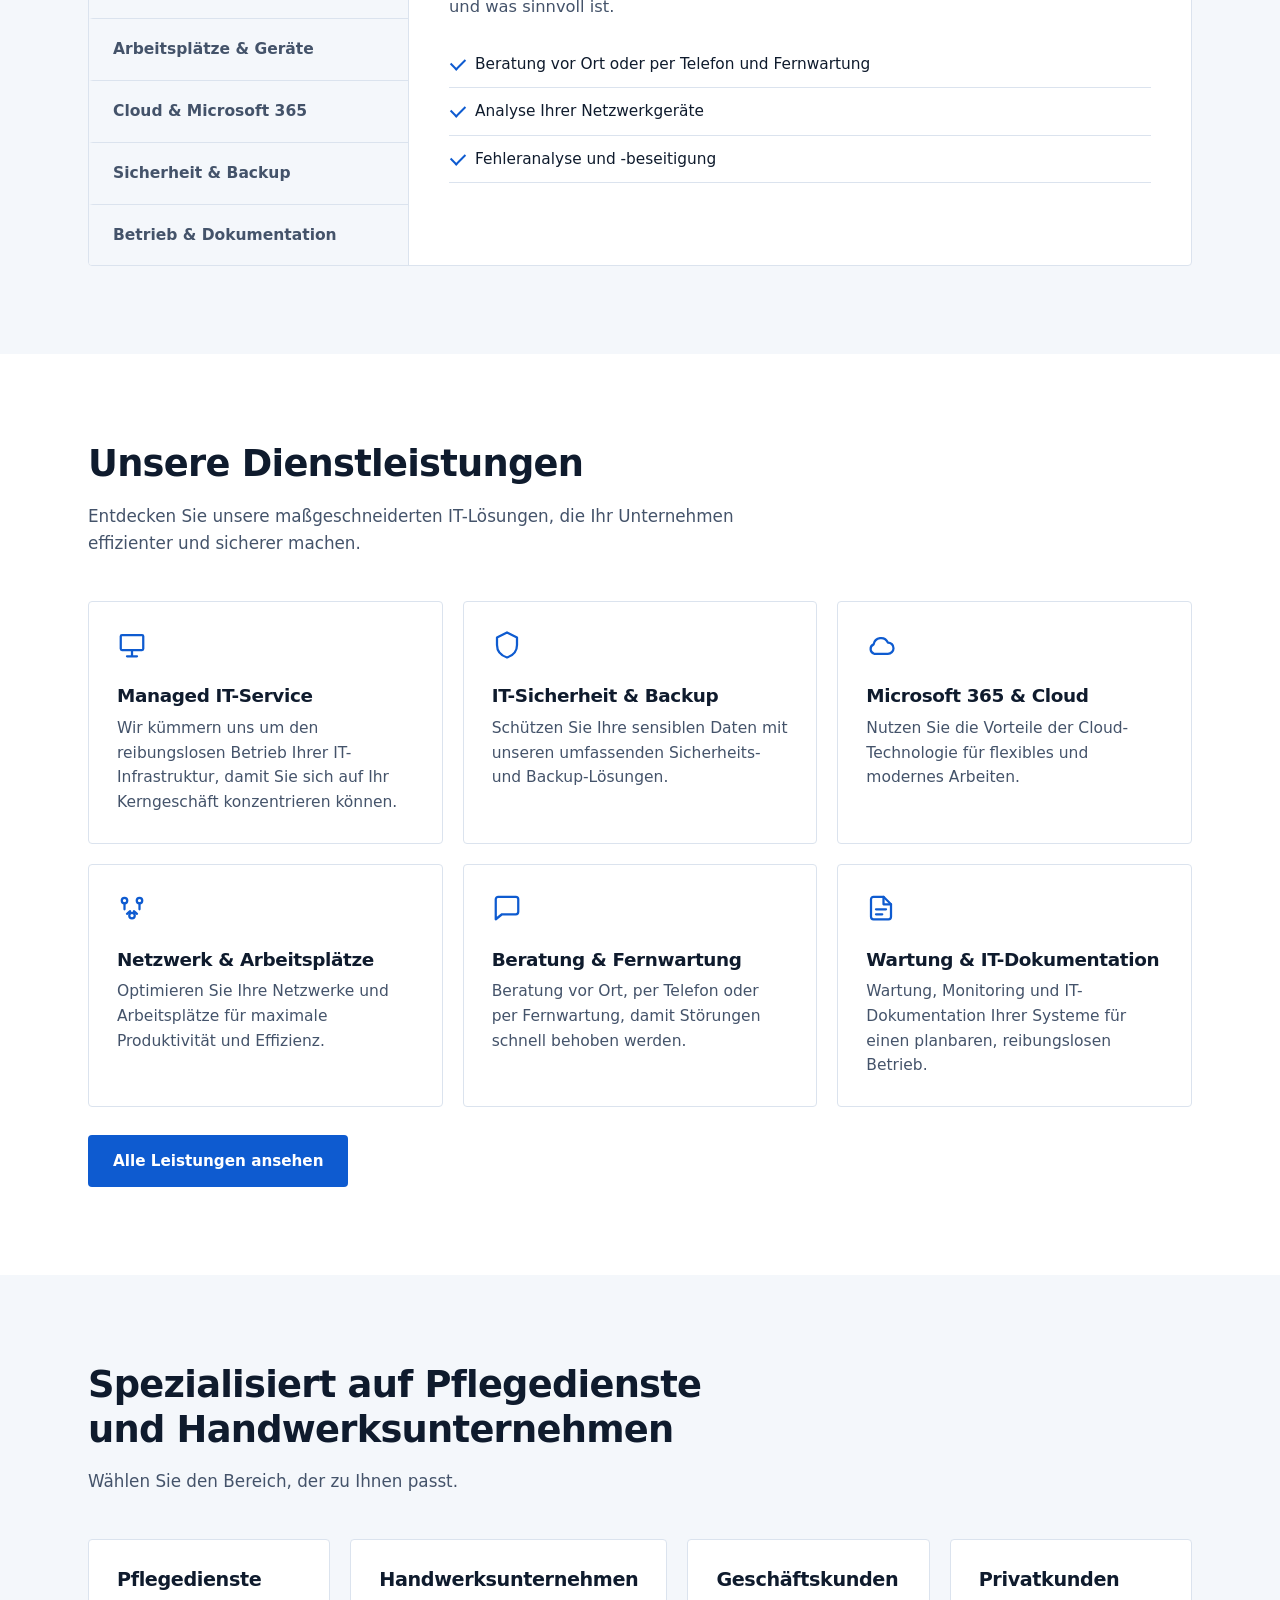
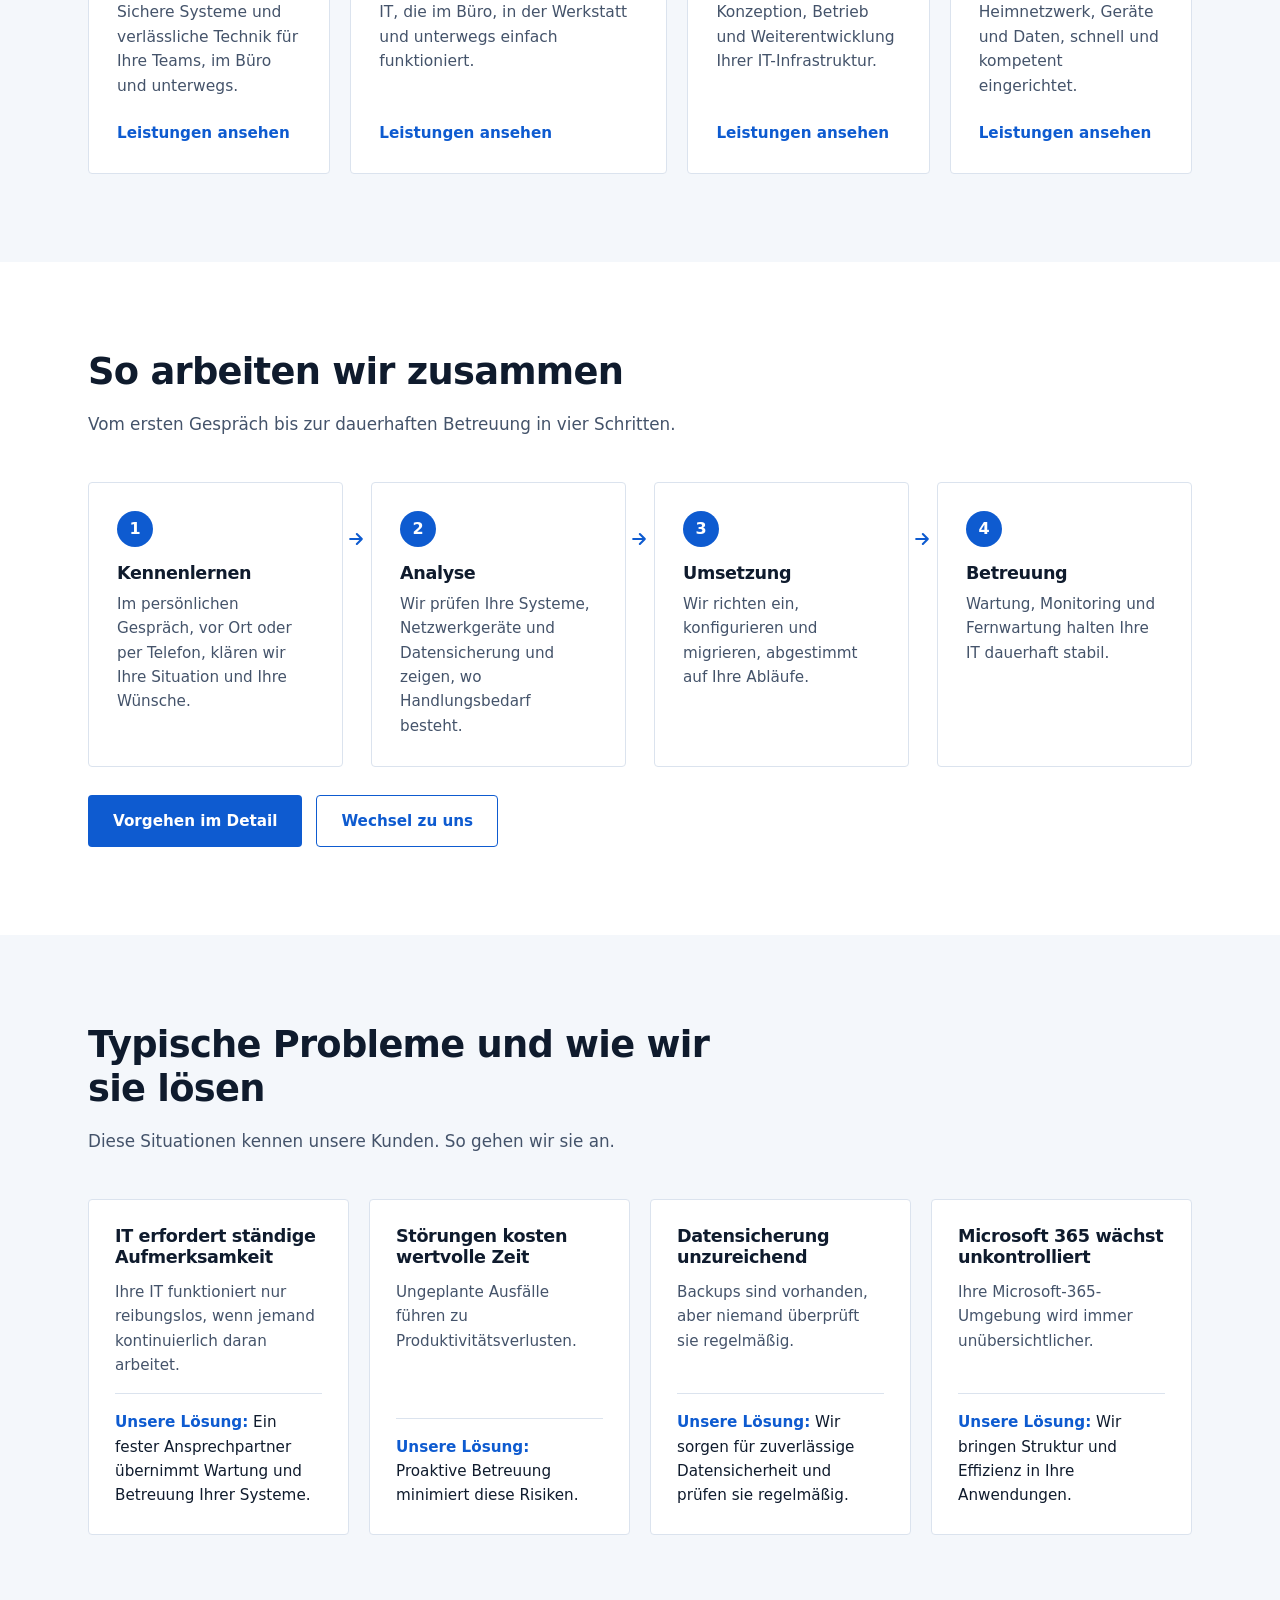
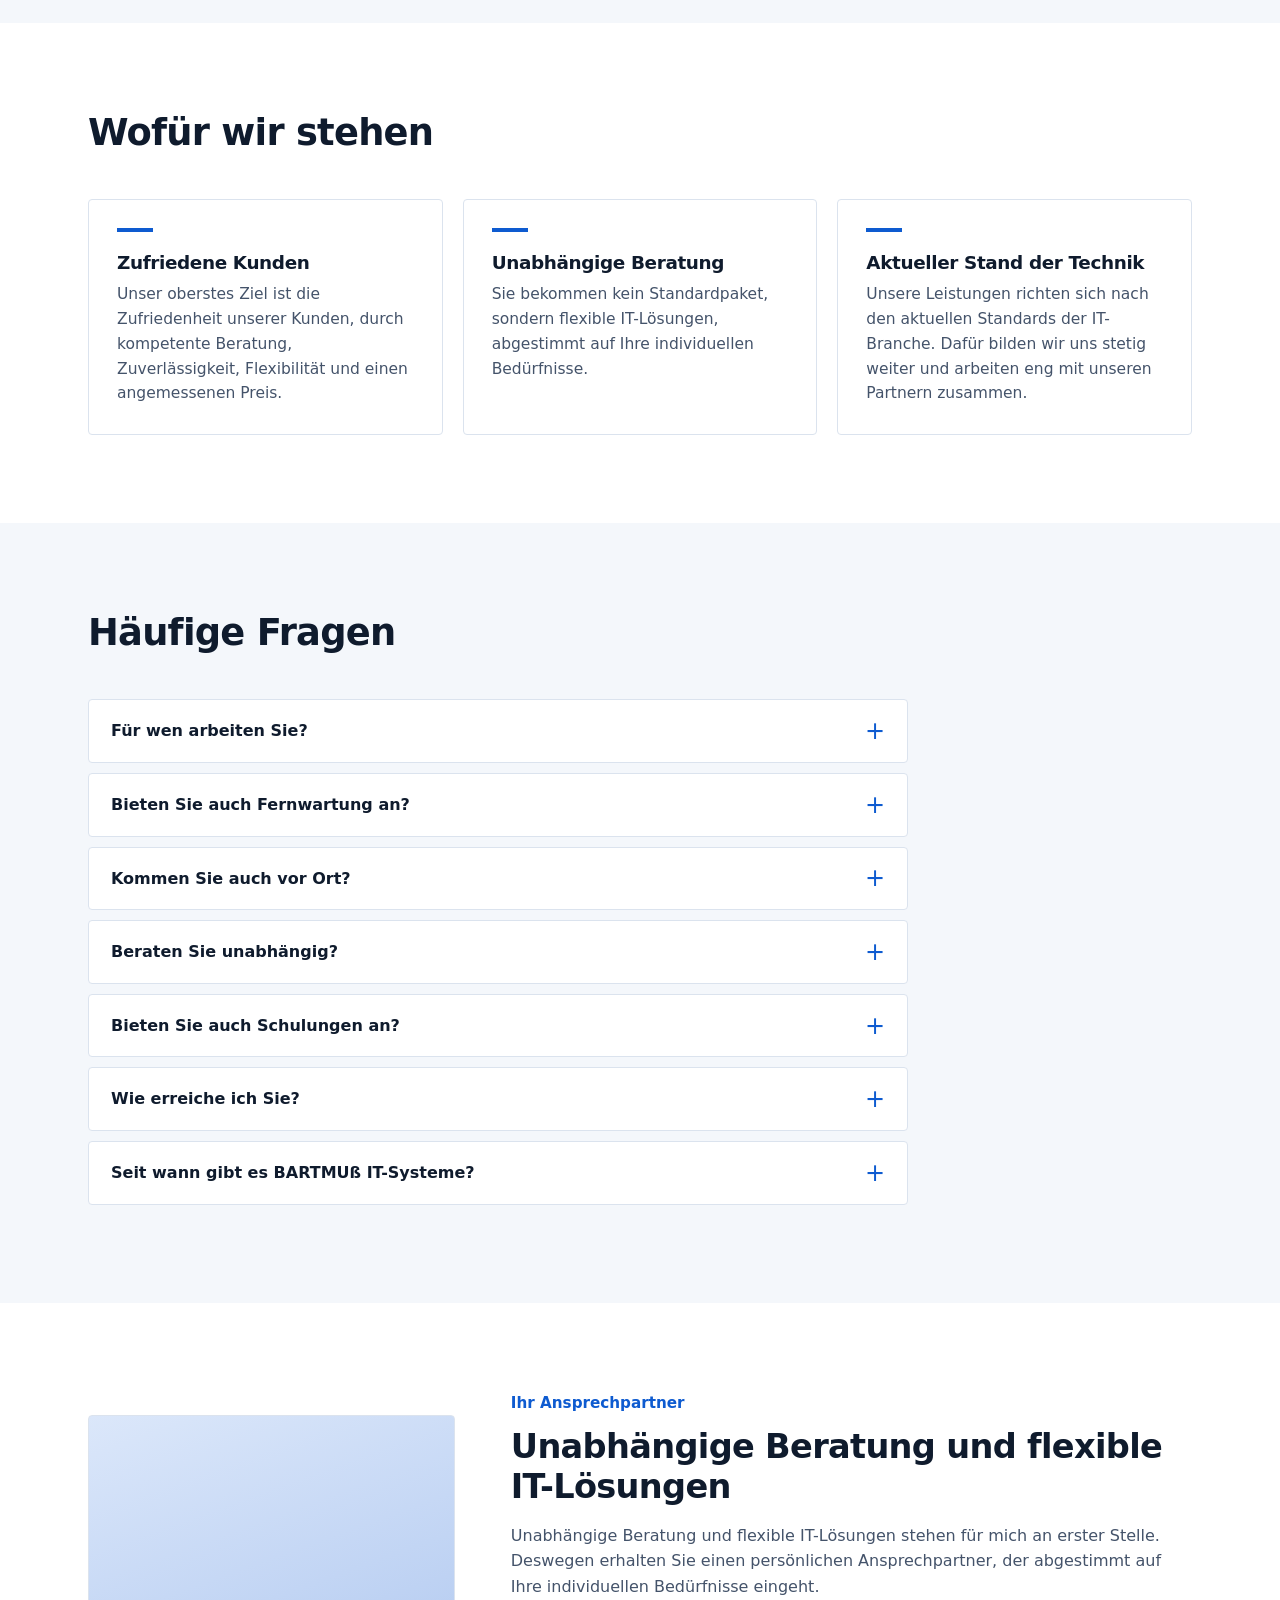
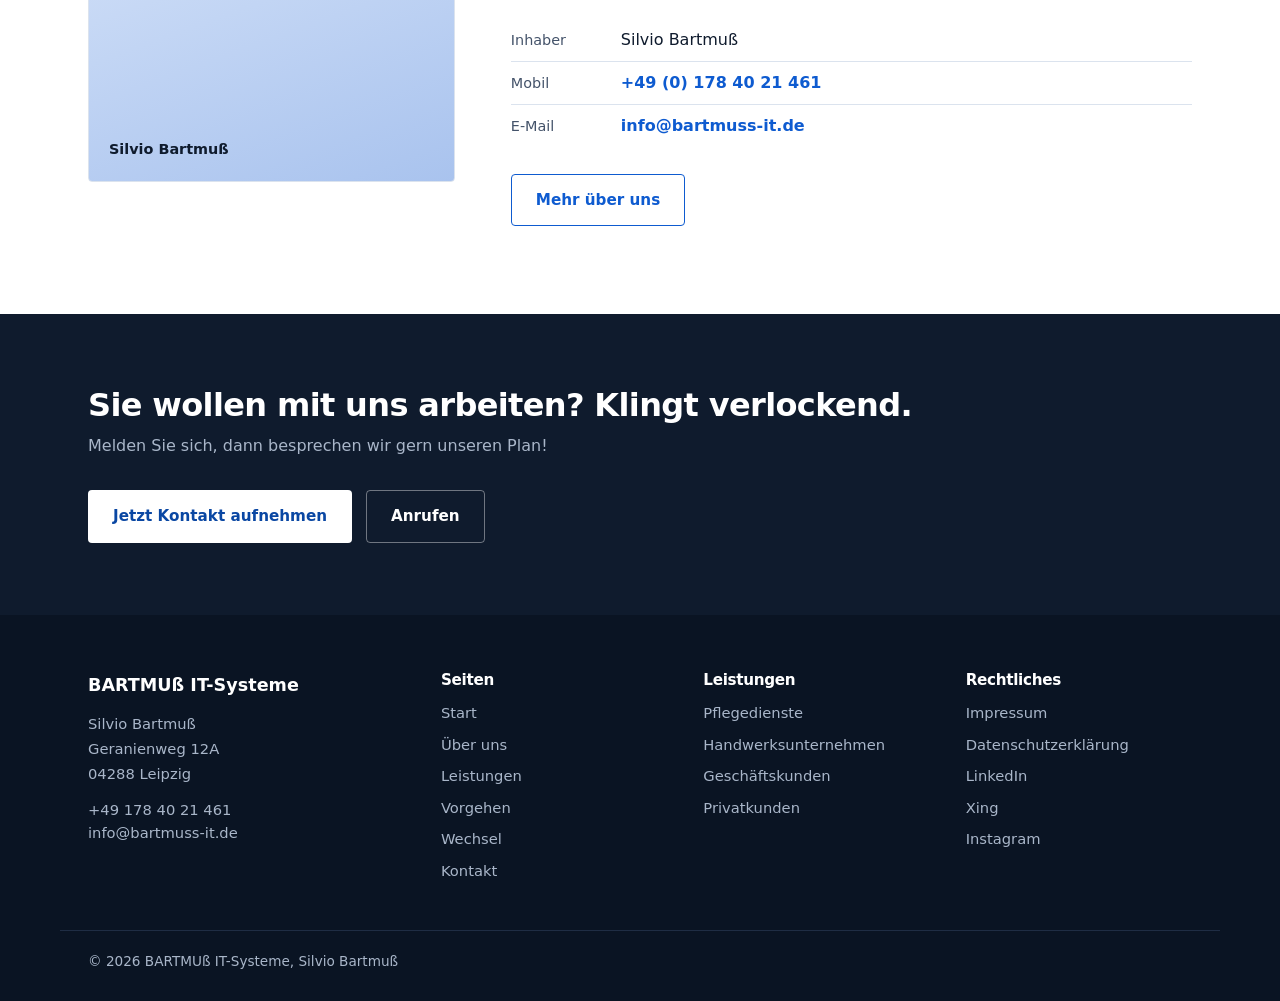
==== commit 658f90c9: "Add Vorgehen and Wechsel pages, extend menu and footer New pages with generated content derived from" ====
--- a/index.html
+++ b/index.html
@@ -23,6 +23,8 @@
         <li><a href="index.html" aria-current="page">Start</a></li>
         <li><a href="ueber.html">Über uns</a></li>
         <li><a href="leistungen.html">Leistungen</a></li>
+        <li><a href="vorgehen.html">Vorgehen</a></li>
+        <li><a href="wechsel.html">Wechsel</a></li>
         <li><a href="kontakt.html">Kontakt</a></li>
       </ul>
         </nav>
@@ -269,6 +271,10 @@
         <p>Wartung, Monitoring und Fernwartung halten Ihre IT dauerhaft stabil.</p>
       </div>
     </div>
+    <div class="cta-row">
+      <a href="vorgehen.html" class="btn btn-primary">Vorgehen im Detail</a>
+      <a href="wechsel.html" class="btn btn-secondary">Wechsel zu uns</a>
+    </div>
   </div>
 </section>
 
@@ -423,6 +429,8 @@
         <li><a href="index.html">Start</a></li>
         <li><a href="ueber.html">Über uns</a></li>
         <li><a href="leistungen.html">Leistungen</a></li>
+        <li><a href="vorgehen.html">Vorgehen</a></li>
+        <li><a href="wechsel.html">Wechsel</a></li>
         <li><a href="kontakt.html">Kontakt</a></li>
       </ul>
     </div>
--- a/style.css
+++ b/style.css
@@ -151,6 +151,24 @@
 .kit-panel[hidden]{display:none;}
 .kit-panel h3{font-size:1.4rem;}
 .kit-panel > p{font-size:1.02rem; margin-bottom:20px;}
+
+/* Phasen (Vorgehen, Wechsel) */
+.phases{max-width:1000px;}
+.phase{display:grid; grid-template-columns:56px 1.1fr .9fr; gap:32px; padding:36px 0; border-top:1px solid var(--line); align-items:start;}
+.phase:first-child{border-top:none; padding-top:0;}
+.phase .n{display:flex; width:44px; height:44px; align-items:center; justify-content:center; border-radius:50%; background:var(--accent); color:#fff; font-weight:700; font-size:1.05rem;}
+.phase h3{font-size:1.35rem; margin-bottom:8px;}
+.phase p{margin:0;}
+.phase .result{background:var(--bg-soft); border:1px solid var(--line); border-radius:4px; padding:18px 20px;}
+.phase .result strong{display:block; color:var(--accent); font-size:.9rem; margin-bottom:6px;}
+.phase .result p{font-size:.95rem; color:var(--ink);}
+@media (max-width:860px){
+  .phase{grid-template-columns:44px 1fr; gap:20px;}
+  .phase .result{grid-column:1 / -1;}
+}
+@media (max-width:520px){
+  .phase{grid-template-columns:1fr; gap:14px;}
+}
 
 /* Probleme und Lösungen */
 .case{background:#fff; border:1px solid var(--line); border-radius:4px; padding:26px; display:flex; flex-direction:column;}
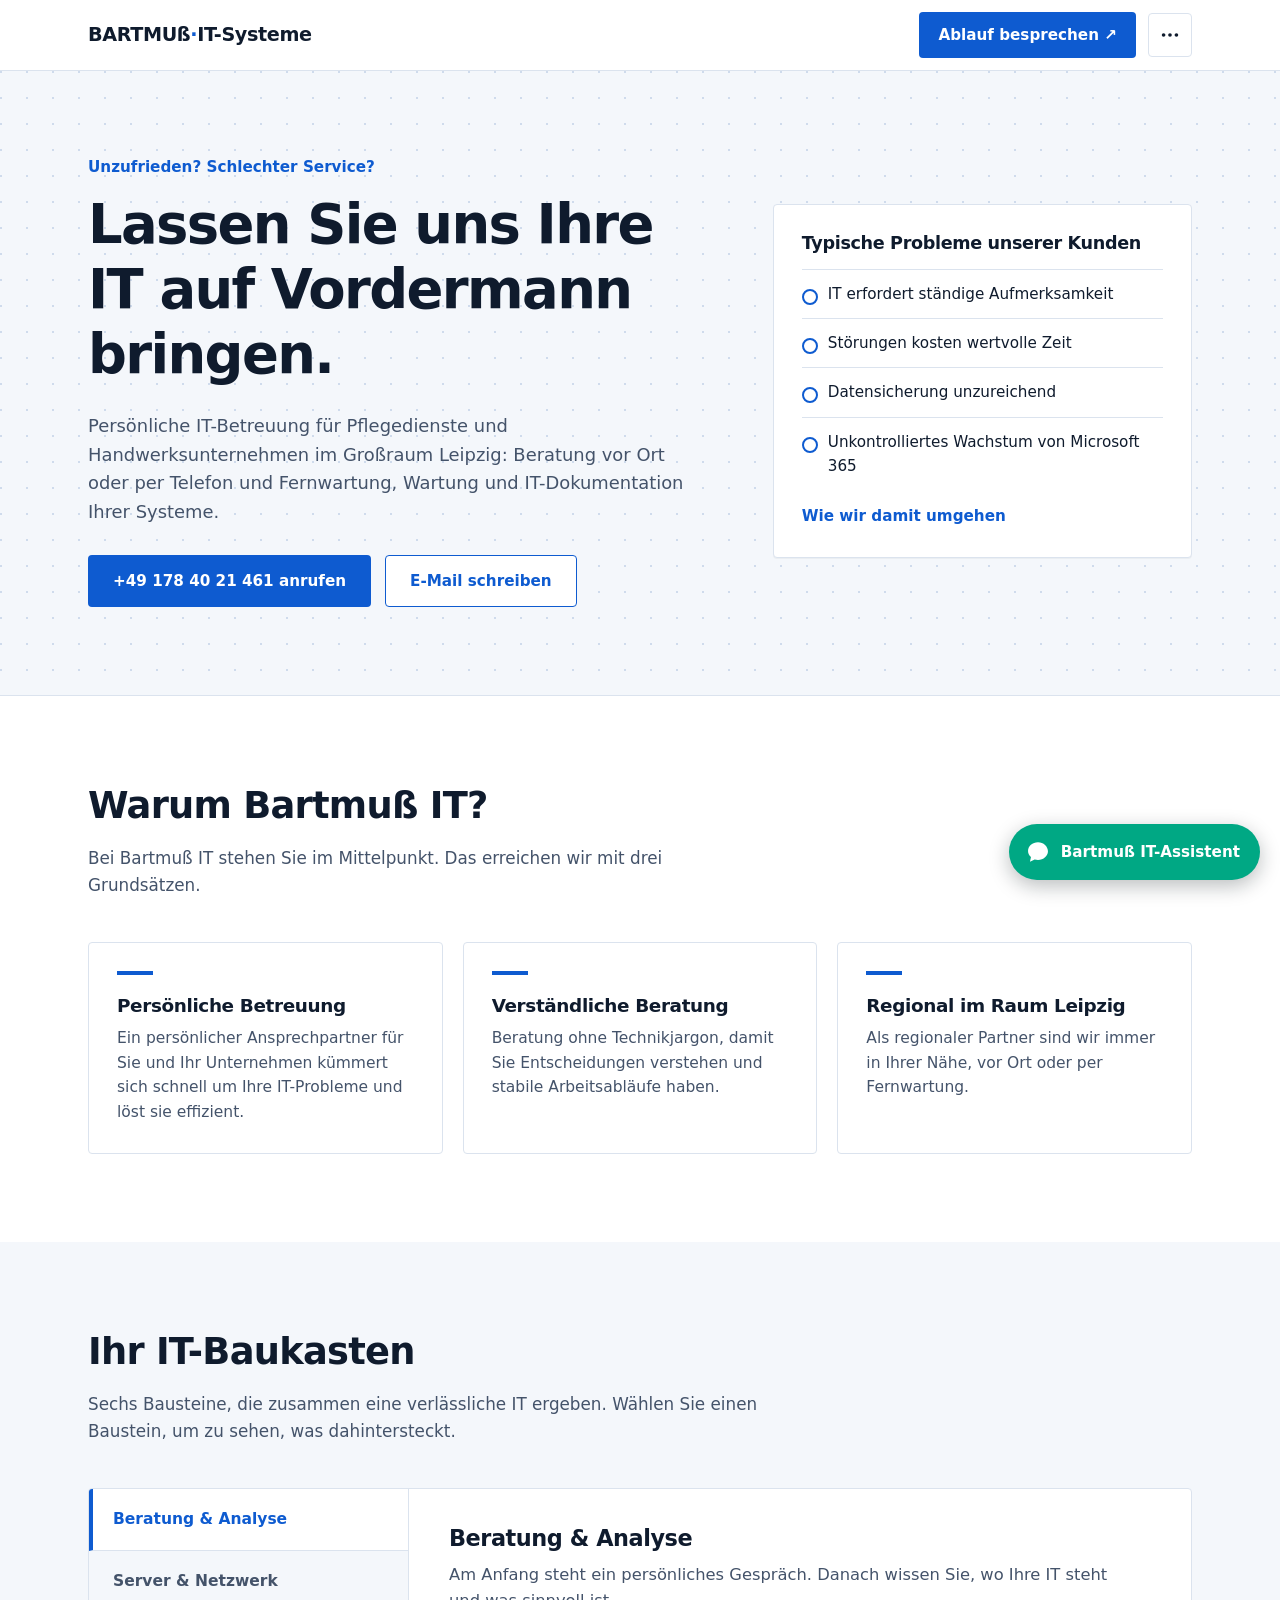
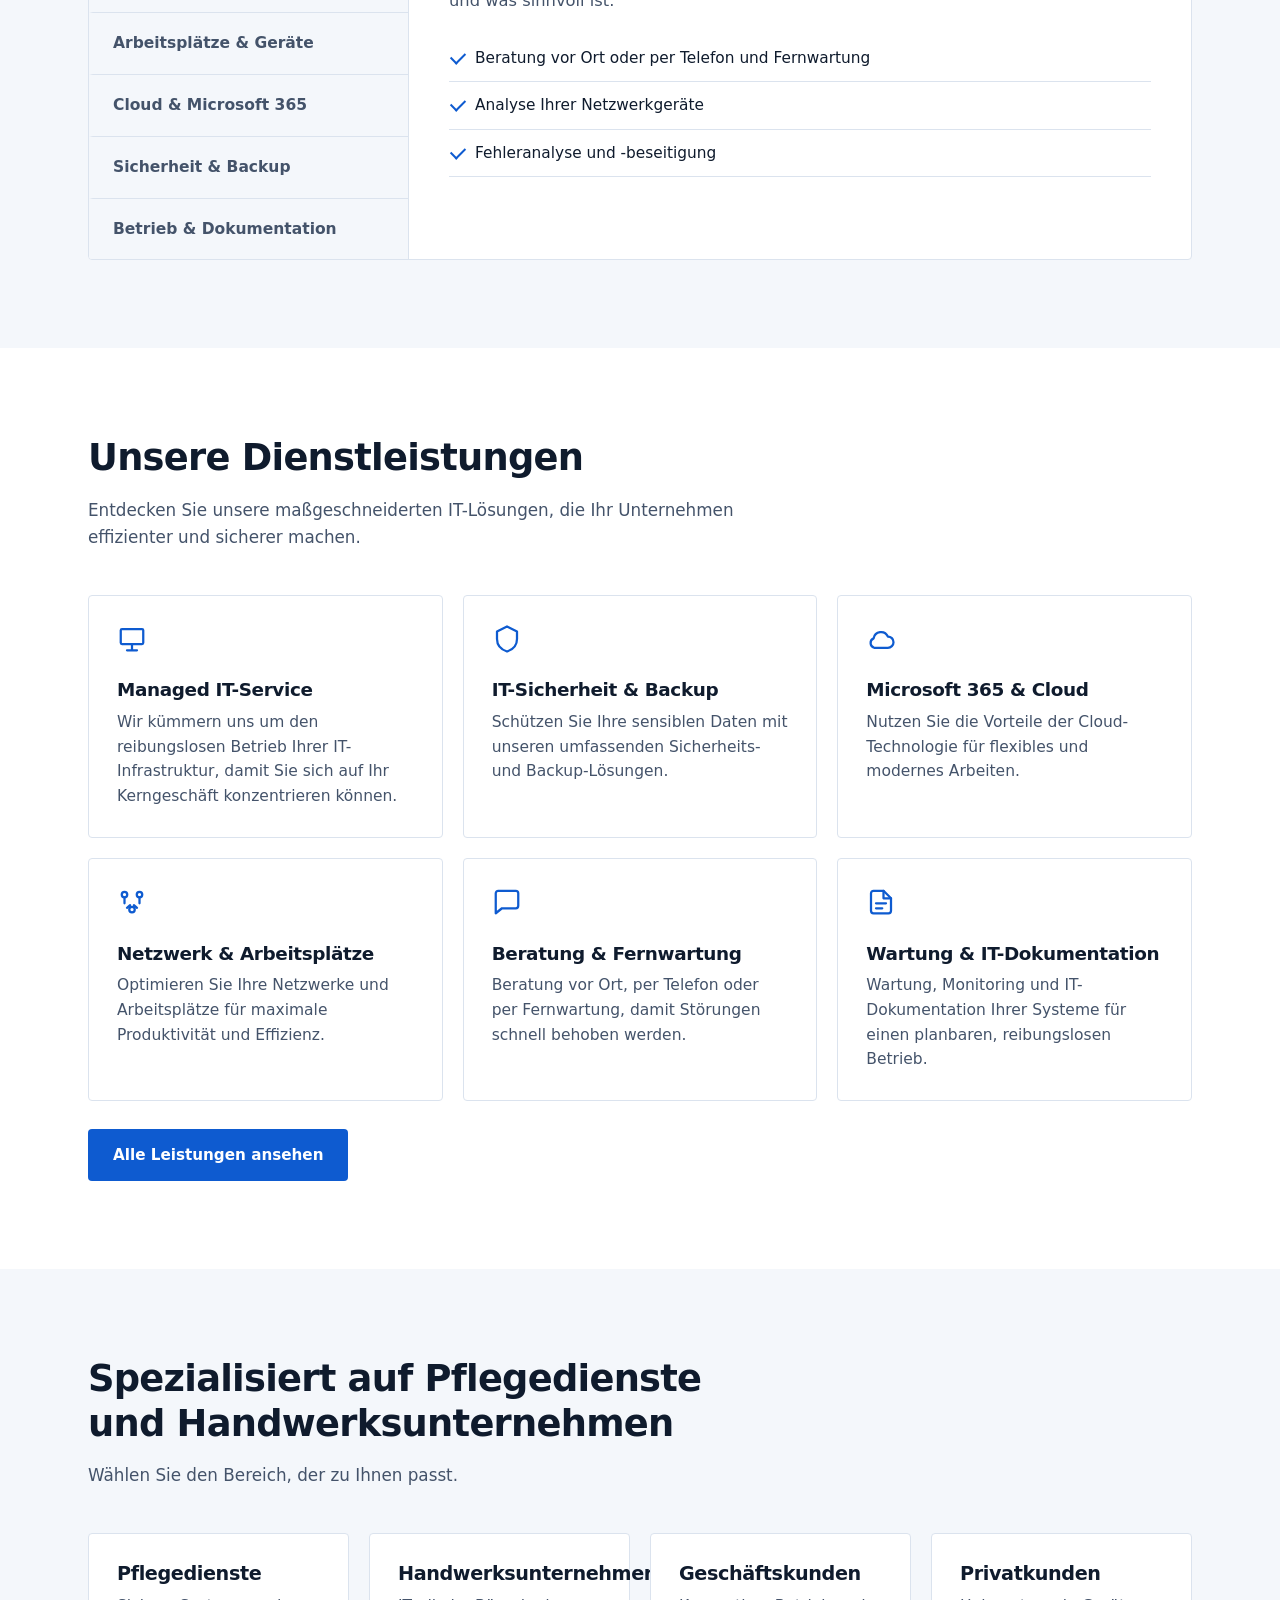
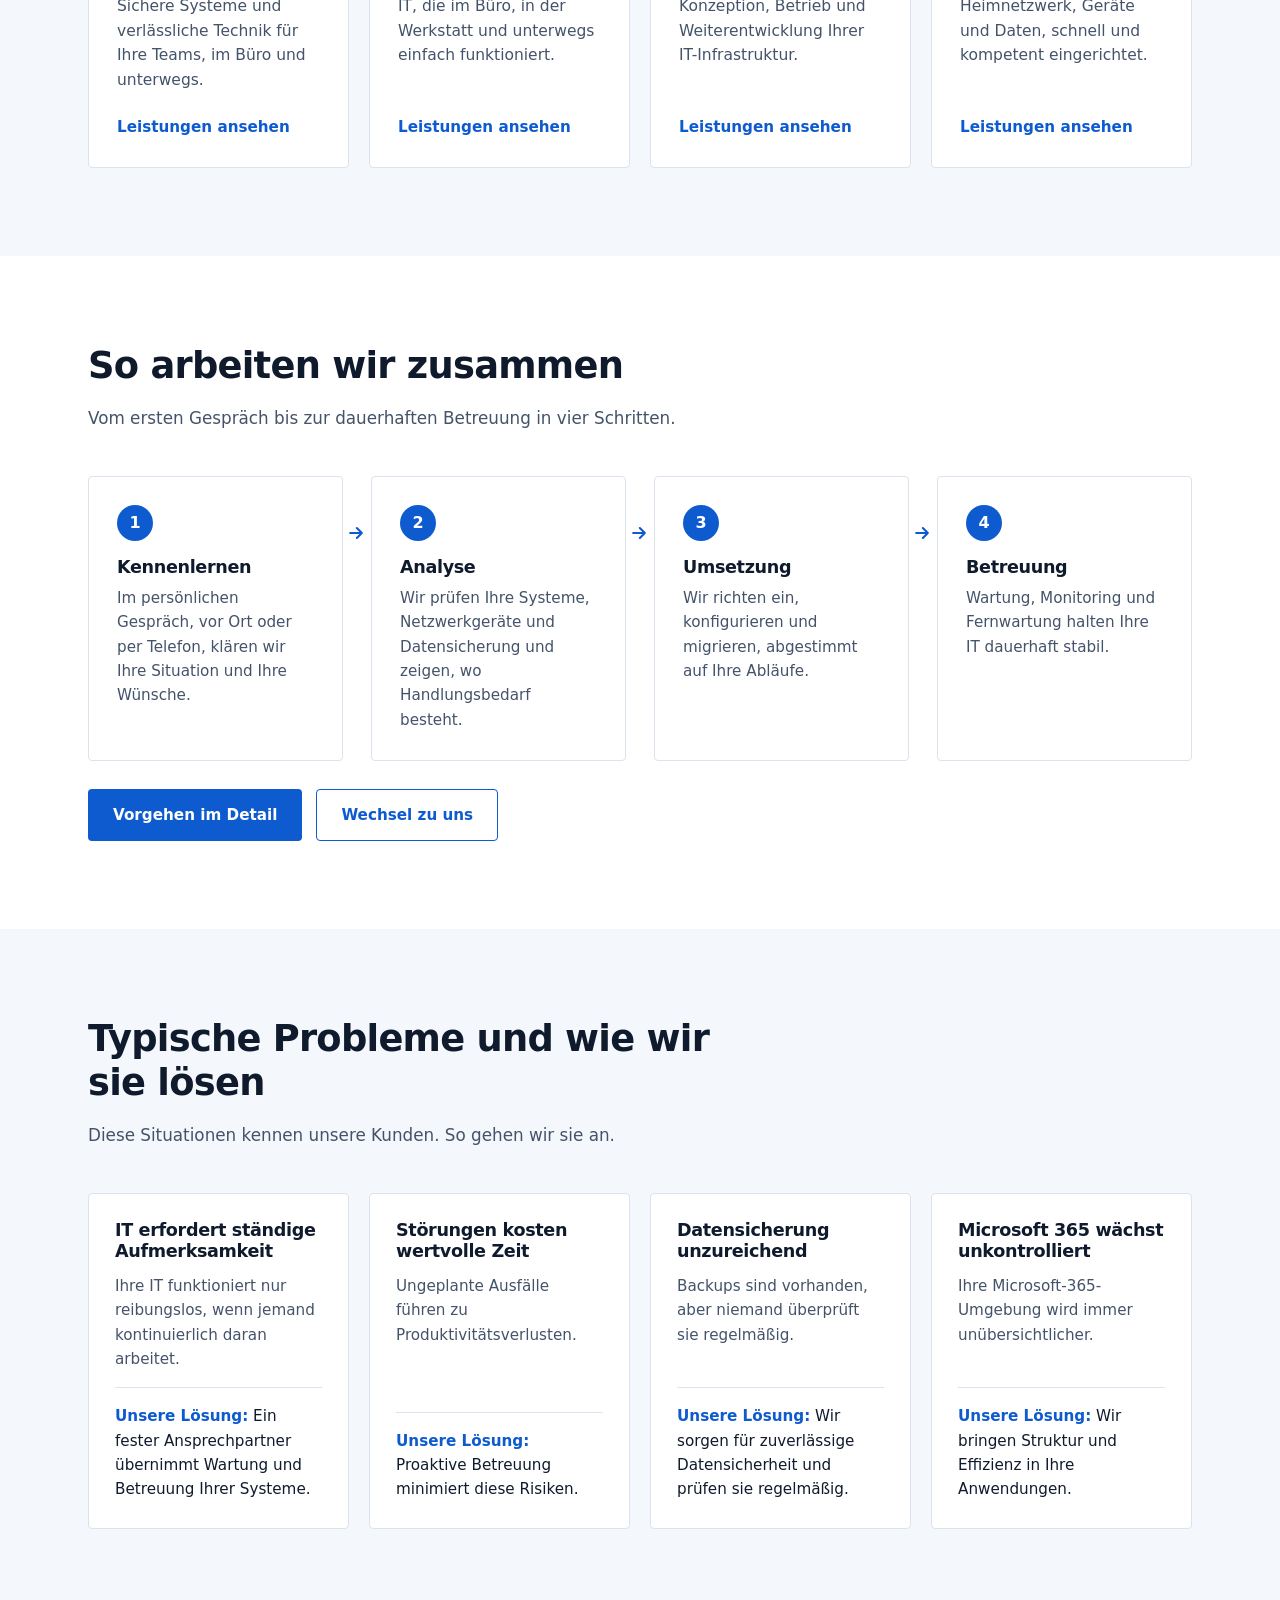
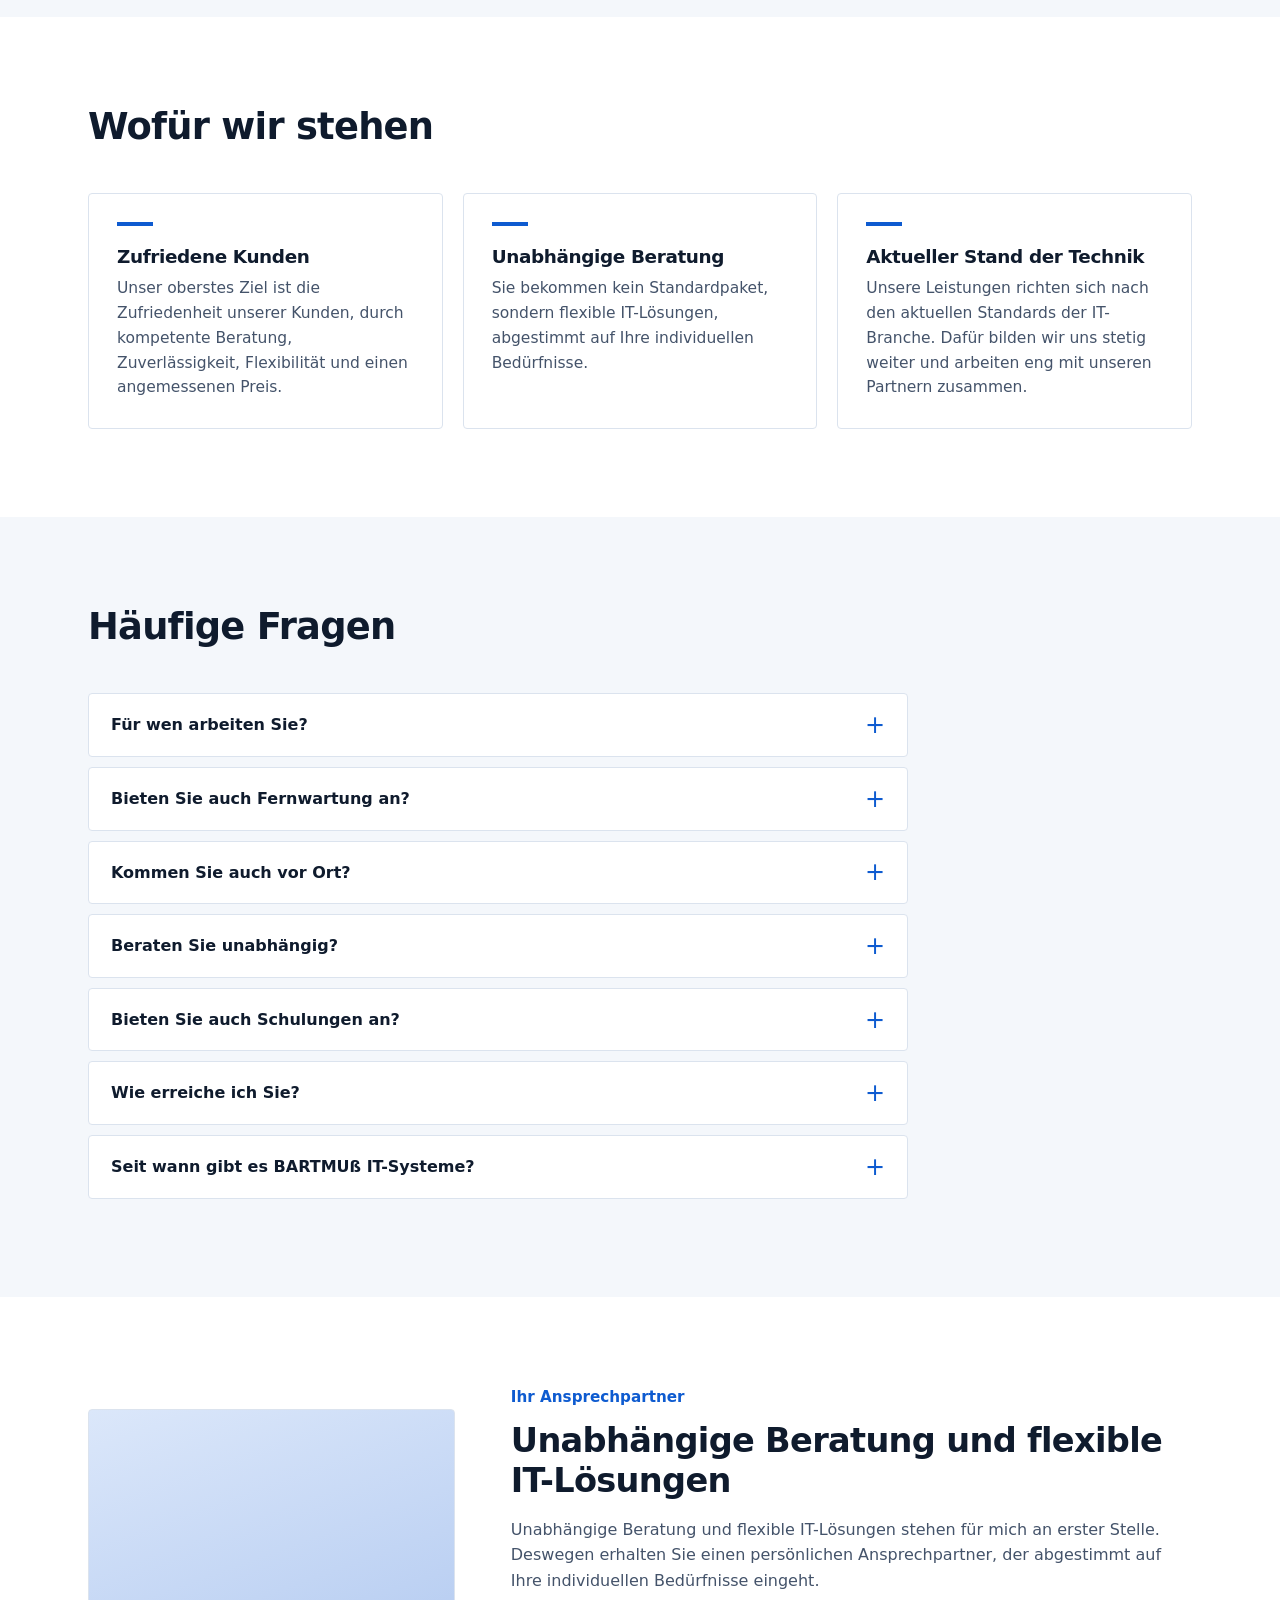
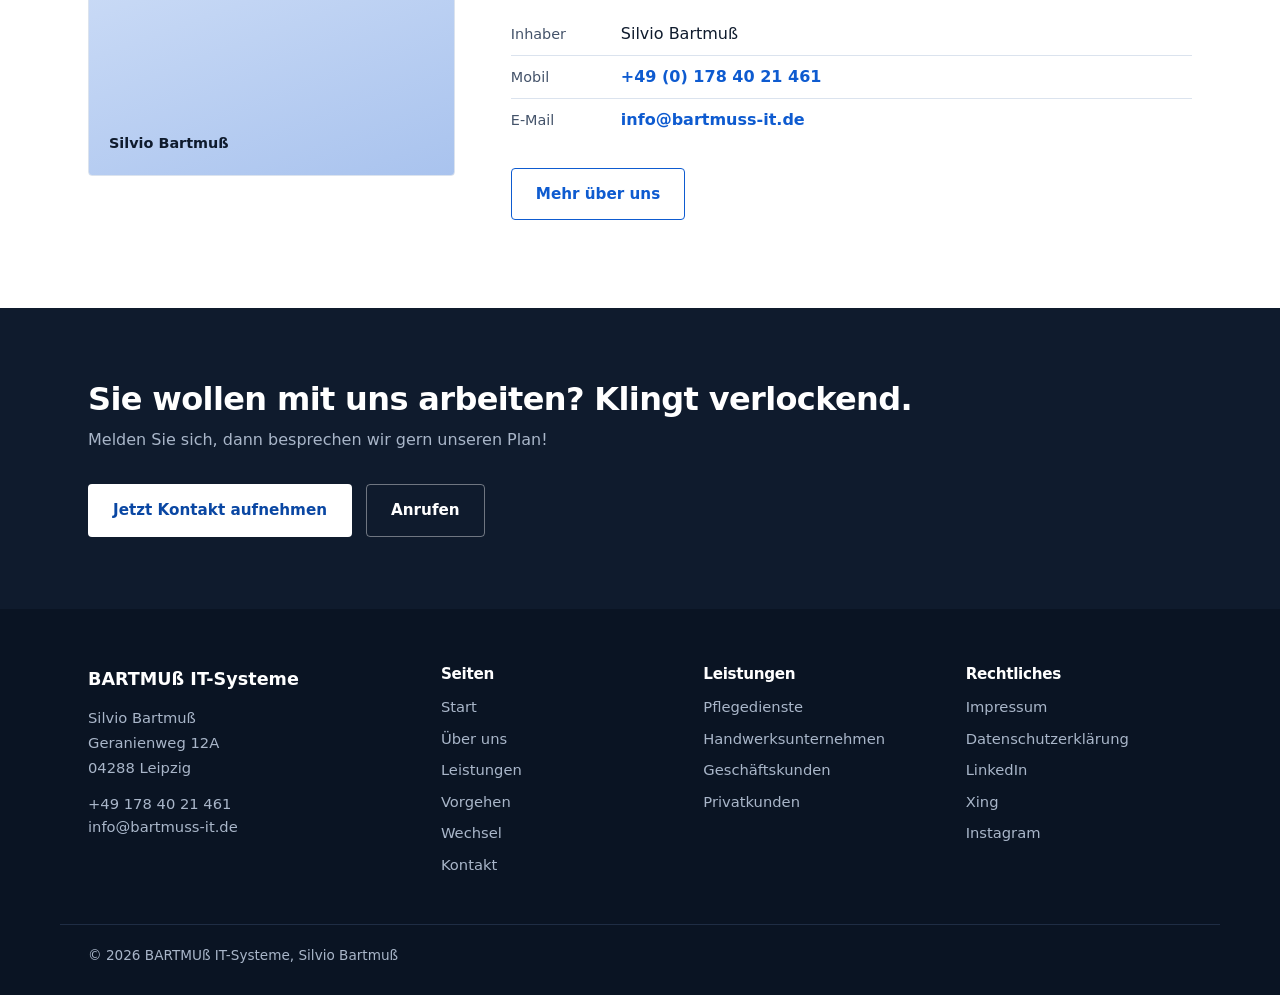
==== commit 89476294: "Add Bartmuß IT assistant chat widget and fix mobile layout - Chat button bottom right with messenger" ====
--- a/index.html
+++ b/index.html
@@ -458,5 +458,6 @@
 </footer>
 
 <script src="main.js"></script>
+<script src="chat.js" defer></script>
 </body>
 </html>
--- a/style.css
+++ b/style.css
@@ -31,11 +31,11 @@
 
 /* ---------- Header ---------- */
 header{position:sticky; top:0; z-index:100; background:var(--bg); border-bottom:1px solid var(--line);}
-.nav-row{display:flex; align-items:center; justify-content:space-between; gap:16px; padding:12px 0;}
+.nav-row{display:flex; align-items:center; justify-content:space-between; gap:16px; padding-top:12px; padding-bottom:12px;}
 .brand{font-weight:800; font-size:1.2rem; letter-spacing:-0.02em; text-decoration:none; color:var(--ink); white-space:nowrap;}
 .brand span{color:var(--accent);}
 .nav-actions{display:flex; align-items:center; gap:12px;}
-.nav-cta{padding:10px 18px; white-space:nowrap;}
+.btn.nav-cta{padding:10px 18px; white-space:nowrap;}
 .menu-wrap{position:relative;}
 .menu-btn{
   display:flex; align-items:center; justify-content:center; width:44px; height:44px; cursor:pointer;
@@ -54,9 +54,18 @@
 nav a{display:block; text-decoration:none; font-size:1rem; font-weight:500; color:var(--ink); padding:12px 14px; border-radius:3px; transition:background .15s ease, color .15s ease;}
 nav a:hover{background:var(--bg-soft); color:var(--accent);}
 nav a[aria-current="page"]{color:var(--accent); font-weight:700; background:var(--accent-soft);}
-@media (max-width:420px){
-  .nav-cta{padding:10px 12px; font-size:.88rem;}
-  .brand{font-size:1.05rem;}
+.nav-row > *{min-width:0;}
+@media (max-width:520px){
+  .nav-row{gap:8px;}
+  .nav-actions{gap:8px;}
+  .brand{font-size:.98rem;}
+  .btn.nav-cta{padding:9px 11px; font-size:.82rem;}
+  .menu-btn{width:40px; height:40px;}
+}
+@media (max-width:400px){
+  .nav-row,.nav-actions{gap:6px;}
+  .brand{font-size:.84rem;}
+  .btn.nav-cta{padding:8px 8px; font-size:.76rem;}
 }
 
 /* ---------- Buttons ---------- */
@@ -95,13 +104,14 @@
 .hero-card .more:hover{text-decoration:underline;}
 
 /* ---------- Grids und Kacheln ---------- */
-.grid-3,.grid-4,.grid-6{display:grid; gap:20px;}
-.grid-3{grid-template-columns:repeat(3,1fr);}
-.grid-4{grid-template-columns:repeat(4,1fr);}
-.grid-6{grid-template-columns:repeat(3,1fr);}
-@media (max-width:980px){ .grid-4{grid-template-columns:1fr 1fr;} }
-@media (max-width:860px){ .grid-3,.grid-6{grid-template-columns:1fr 1fr;} }
-@media (max-width:600px){ .grid-3,.grid-4,.grid-6{grid-template-columns:1fr;} }
+.grid-2,.grid-3,.grid-4,.grid-6{display:grid; gap:20px;}
+.grid-2{grid-template-columns:repeat(2,minmax(0,1fr));}
+.grid-3{grid-template-columns:repeat(3,minmax(0,1fr));}
+.grid-4{grid-template-columns:repeat(4,minmax(0,1fr));}
+.grid-6{grid-template-columns:repeat(3,minmax(0,1fr));}
+@media (max-width:980px){ .grid-4{grid-template-columns:repeat(2,minmax(0,1fr));} }
+@media (max-width:860px){ .grid-3,.grid-6{grid-template-columns:repeat(2,minmax(0,1fr));} }
+@media (max-width:600px){ .grid-3,.grid-4,.grid-6,.grid-2{grid-template-columns:minmax(0,1fr);} }
 .tile{background:#fff; border:1px solid var(--line); border-radius:4px; padding:28px;}
 .tile h3{font-size:1.15rem;}
 .tile p{margin:0; font-size:.97rem;}
@@ -128,9 +138,9 @@
 }
 
 /* IT-Baukasten (Tabs) */
-.kit{display:grid; grid-template-columns:320px 1fr; border:1px solid var(--line); border-radius:4px; background:#fff; overflow:hidden;}
-@media (max-width:820px){ .kit{grid-template-columns:1fr;} }
-.kit-tabs{display:flex; flex-direction:column; border-right:1px solid var(--line); background:var(--bg-soft);}
+.kit{display:grid; grid-template-columns:320px minmax(0,1fr); border:1px solid var(--line); border-radius:4px; background:#fff; overflow:hidden;}
+@media (max-width:820px){ .kit{grid-template-columns:minmax(0,1fr);} }
+.kit-tabs{min-width:0; display:flex; flex-direction:column; border-right:1px solid var(--line); background:var(--bg-soft);}
 @media (max-width:820px){
   .kit-tabs{flex-direction:row; overflow-x:auto; border-right:none; border-bottom:1px solid var(--line); -webkit-overflow-scrolling:touch;}
 }
@@ -304,3 +314,76 @@
   html{scroll-behavior:auto;}
   *{transition:none !important;}
 }
+
+/* ---------- Bartmuß IT-Assistent (Chat im Messenger-Stil) ---------- */
+.bm-chat{position:fixed; right:20px; bottom:20px; z-index:300; font-family:system-ui,-apple-system,'Segoe UI',Roboto,'Helvetica Neue',Arial,sans-serif;}
+.bm-launcher{
+  display:flex; align-items:center; gap:10px; cursor:pointer; border:none;
+  background:#00a884; color:#fff; font:inherit; font-weight:600; font-size:.95rem;
+  height:56px; padding:0 20px 0 16px; border-radius:28px;
+  box-shadow:0 6px 20px rgba(11,20,26,.28); transition:background .15s ease, transform .15s ease;
+}
+.bm-launcher:hover{background:#008f72;}
+.bm-launcher svg{width:26px; height:26px; fill:#fff; flex:0 0 auto;}
+.bm-launcher:focus-visible,.bm-close:focus-visible,.bm-send:focus-visible,.bm-chip:focus-visible,.bm-link:focus-visible,.bm-log:focus-visible{outline:3px solid #0e5bd0; outline-offset:2px;}
+.bm-input:focus-visible{outline:2px solid #00a884; outline-offset:0;}
+@media (max-width:480px){
+  .bm-launcher{width:56px; padding:0; justify-content:center;}
+  .bm-launcher-label{display:none;}
+}
+.bm-panel{
+  position:absolute; right:0; bottom:70px; width:380px; max-width:calc(100vw - 24px);
+  height:min(600px, calc(100vh - 110px)); height:min(600px, calc(100dvh - 110px));
+  display:flex; flex-direction:column; overflow:hidden; border-radius:12px; background:#efeae2;
+  box-shadow:0 12px 40px rgba(11,20,26,.35);
+}
+.bm-panel[hidden]{display:none;}
+@media (max-width:480px){
+  .bm-chat{right:12px; bottom:12px;}
+  .bm-panel{position:fixed; left:12px; right:12px; bottom:80px; width:auto; max-width:none; height:calc(100vh - 100px); height:calc(100dvh - 100px);}
+}
+.bm-head{display:flex; align-items:center; gap:12px; padding:12px 14px; background:#008069; color:#fff;}
+.bm-avatar{width:40px; height:40px; border-radius:50%; background:#d9fdd3; color:#005c4b; display:flex; align-items:center; justify-content:center; font-weight:800; font-size:1.15rem; flex:0 0 auto;}
+.bm-who{display:flex; flex-direction:column; line-height:1.25; min-width:0;}
+.bm-who strong{font-size:1rem; font-weight:600;}
+.bm-who span{font-size:.78rem; color:#d1f4ea;}
+.bm-close{margin-left:auto; width:36px; height:36px; display:flex; align-items:center; justify-content:center; background:none; border:none; border-radius:50%; cursor:pointer;}
+.bm-close:hover{background:rgba(255,255,255,.15);}
+.bm-close svg{width:20px; height:20px; fill:#fff;}
+.bm-log{
+  flex:1; overflow-y:auto; padding:14px 12px 8px; display:flex; flex-direction:column; gap:6px;
+  background-color:#efeae2;
+  background-image:radial-gradient(rgba(11,20,26,.045) 1.5px, transparent 1.5px);
+  background-size:22px 22px;
+}
+.bm-row{display:flex;}
+.bm-in{justify-content:flex-start;}
+.bm-out{justify-content:flex-end;}
+.bm-bubble{position:relative; max-width:84%; padding:7px 10px 6px; border-radius:8px; font-size:.92rem; line-height:1.4; color:#111b21; box-shadow:0 1px 1px rgba(11,20,26,.14); overflow-wrap:anywhere;}
+.bm-in .bm-bubble{background:#fff; border-top-left-radius:0;}
+.bm-out .bm-bubble{background:#d9fdd3; border-top-right-radius:0;}
+.bm-in .bm-bubble:before,.bm-out .bm-bubble:before{content:""; position:absolute; top:0; width:0; height:0; border-style:solid;}
+.bm-in .bm-bubble:before{left:-7px; border-width:0 8px 8px 0; border-color:transparent #fff transparent transparent;}
+.bm-out .bm-bubble:before{right:-7px; border-width:0 0 8px 8px; border-color:transparent transparent transparent #d9fdd3;}
+.bm-text{margin:0 0 2px; color:#111b21; max-width:none; font-size:.92rem; white-space:pre-wrap;}
+.bm-meta{display:block; text-align:right; font-size:.68rem; color:#667781; margin-top:2px;}
+.bm-ticks{margin-left:4px; color:#53bdeb; letter-spacing:-2px;}
+.bm-links{display:flex; flex-wrap:wrap; gap:6px; margin:8px 0 2px;}
+.bm-link{display:inline-block; text-decoration:none; font-size:.85rem; font-weight:600; color:#027eb5; background:#f0f2f5; border:1px solid #dfe5e7; border-radius:16px; padding:6px 12px;}
+.bm-link:hover{background:#e4f4fb;}
+.bm-chips{display:flex; flex-wrap:wrap; gap:6px; margin:6px 0 2px; padding-left:2px;}
+.bm-chip{font:inherit; font-size:.85rem; color:#027eb5; background:#fff; border:1px solid #dfe5e7; border-radius:16px; padding:7px 13px; cursor:pointer; box-shadow:0 1px 1px rgba(11,20,26,.1);}
+.bm-chip:hover{background:#e4f4fb;}
+.bm-typing .bm-bubble{display:flex; gap:4px; padding:12px 14px;}
+.bm-dot{width:7px; height:7px; border-radius:50%; background:#8696a0; animation:bm-bounce 1.1s infinite ease-in-out;}
+.bm-dot:nth-child(2){animation-delay:.15s;}
+.bm-dot:nth-child(3){animation-delay:.3s;}
+@keyframes bm-bounce{0%,60%,100%{transform:translateY(0); opacity:.5;} 30%{transform:translateY(-4px); opacity:1;}}
+.bm-form{display:flex; align-items:center; gap:8px; padding:8px 10px; background:#f0f2f5;}
+.bm-input{flex:1; min-width:0; font:inherit; font-size:.95rem; color:#111b21; background:#fff; border:none; border-radius:22px; padding:11px 16px;}
+.bm-input::placeholder{color:#667781;}
+.bm-send{width:44px; height:44px; flex:0 0 auto; display:flex; align-items:center; justify-content:center; background:#00a884; border:none; border-radius:50%; cursor:pointer;}
+.bm-send:hover{background:#008f72;}
+.bm-send svg{width:22px; height:22px; fill:#fff;}
+@media (prefers-reduced-motion:reduce){ .bm-dot{animation:none;} }
+@media print{ .bm-chat{display:none;} }
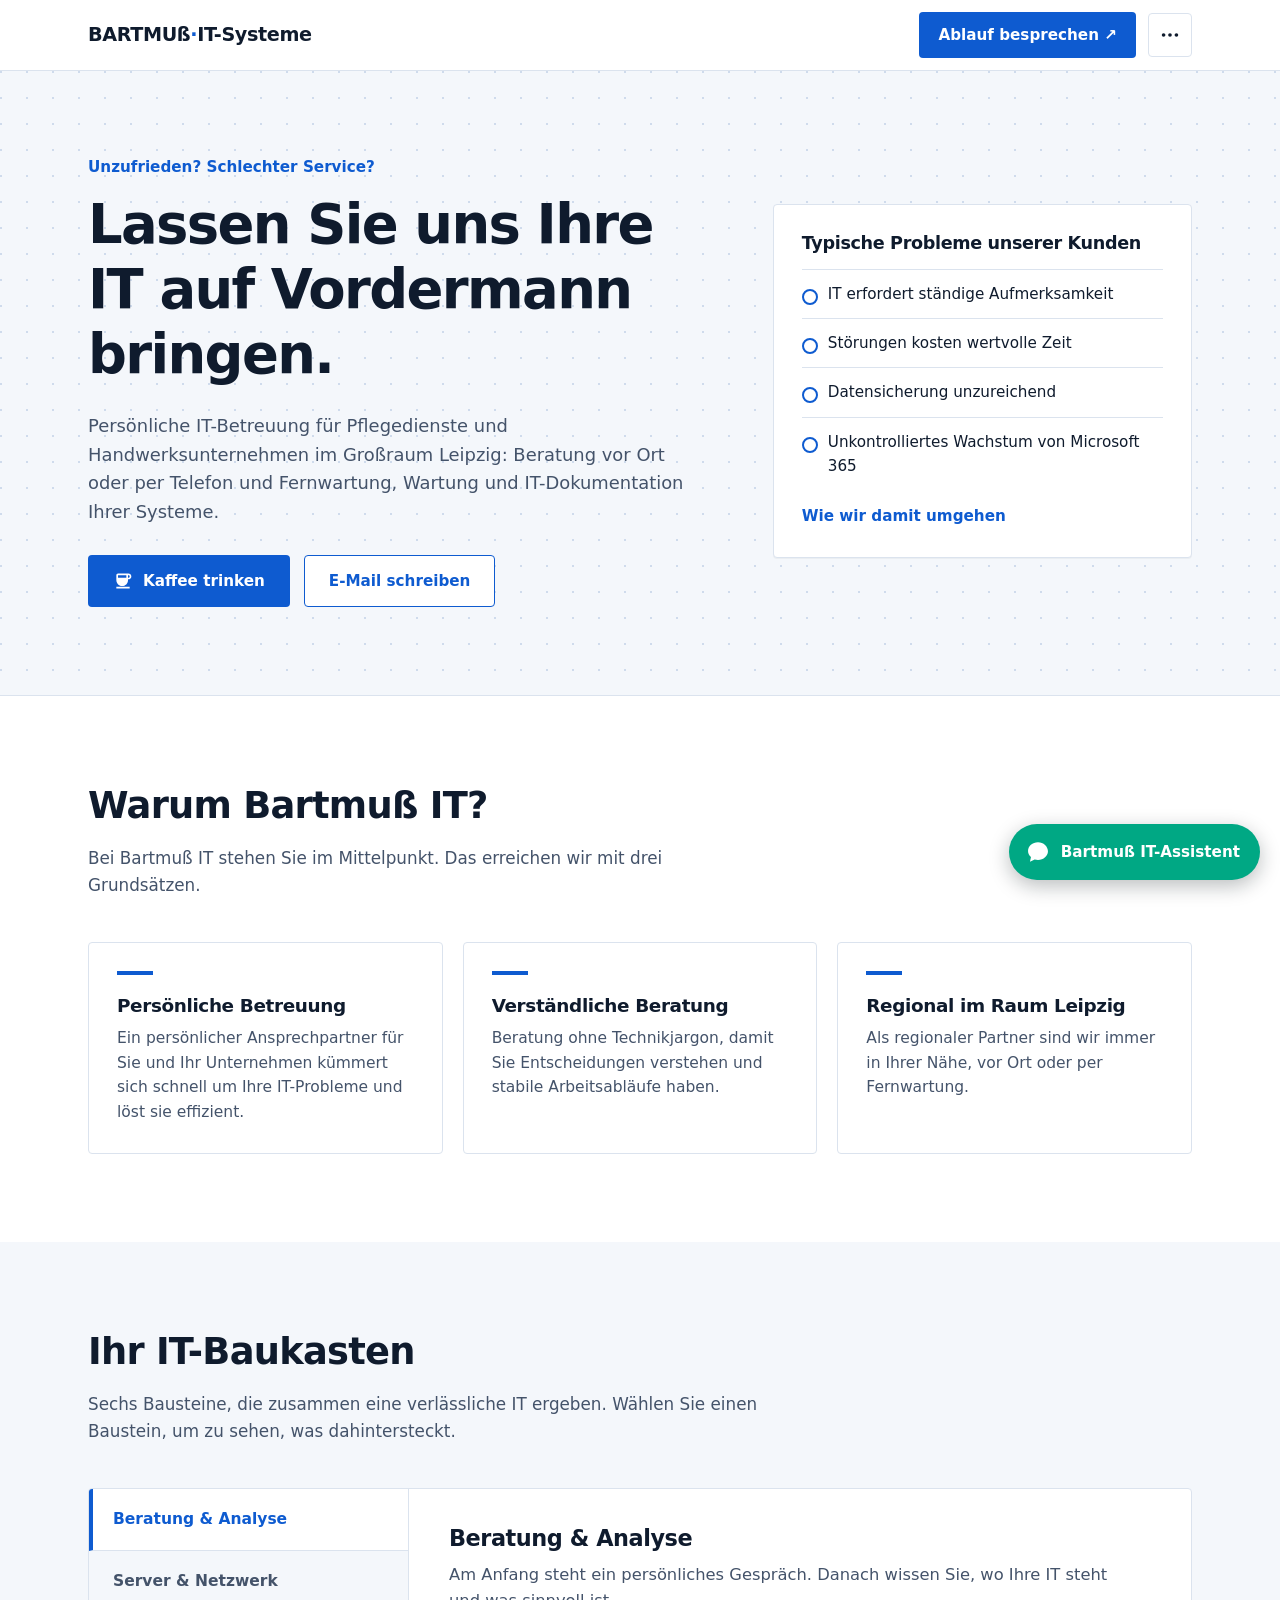
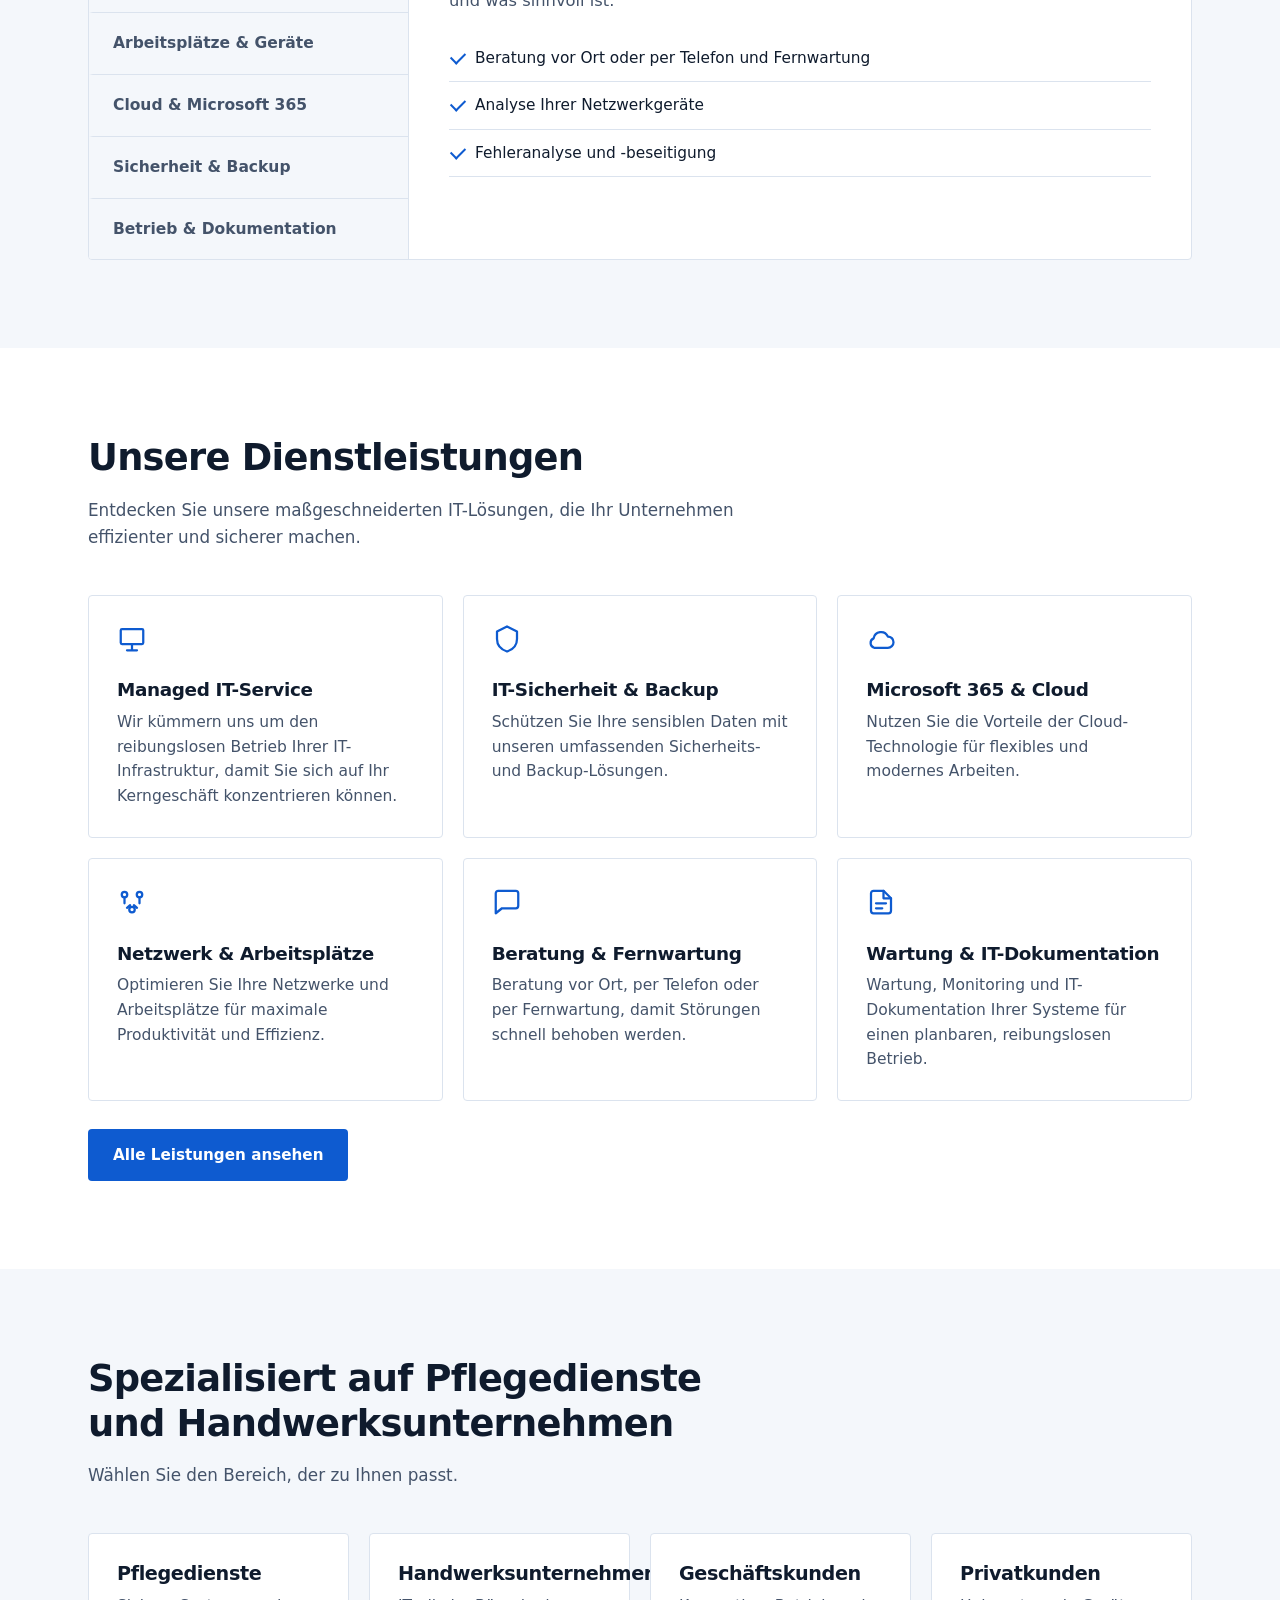
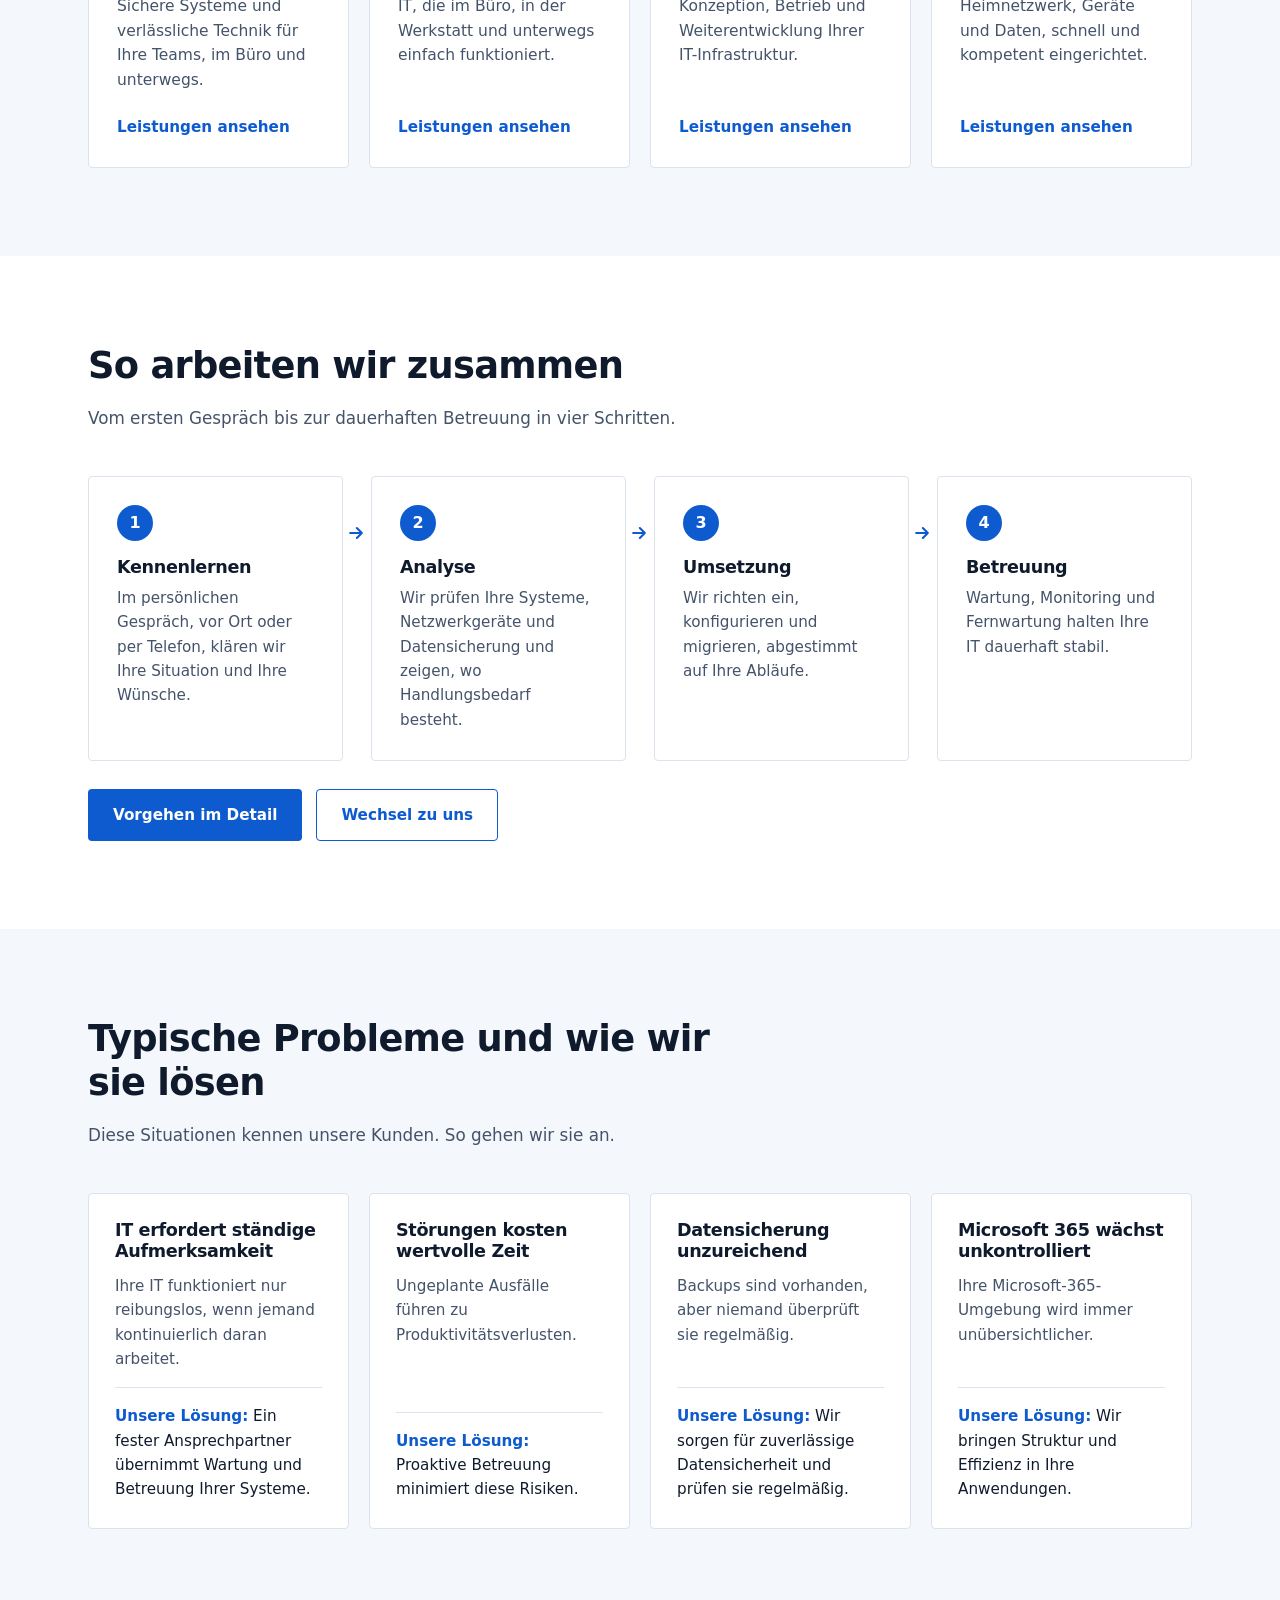
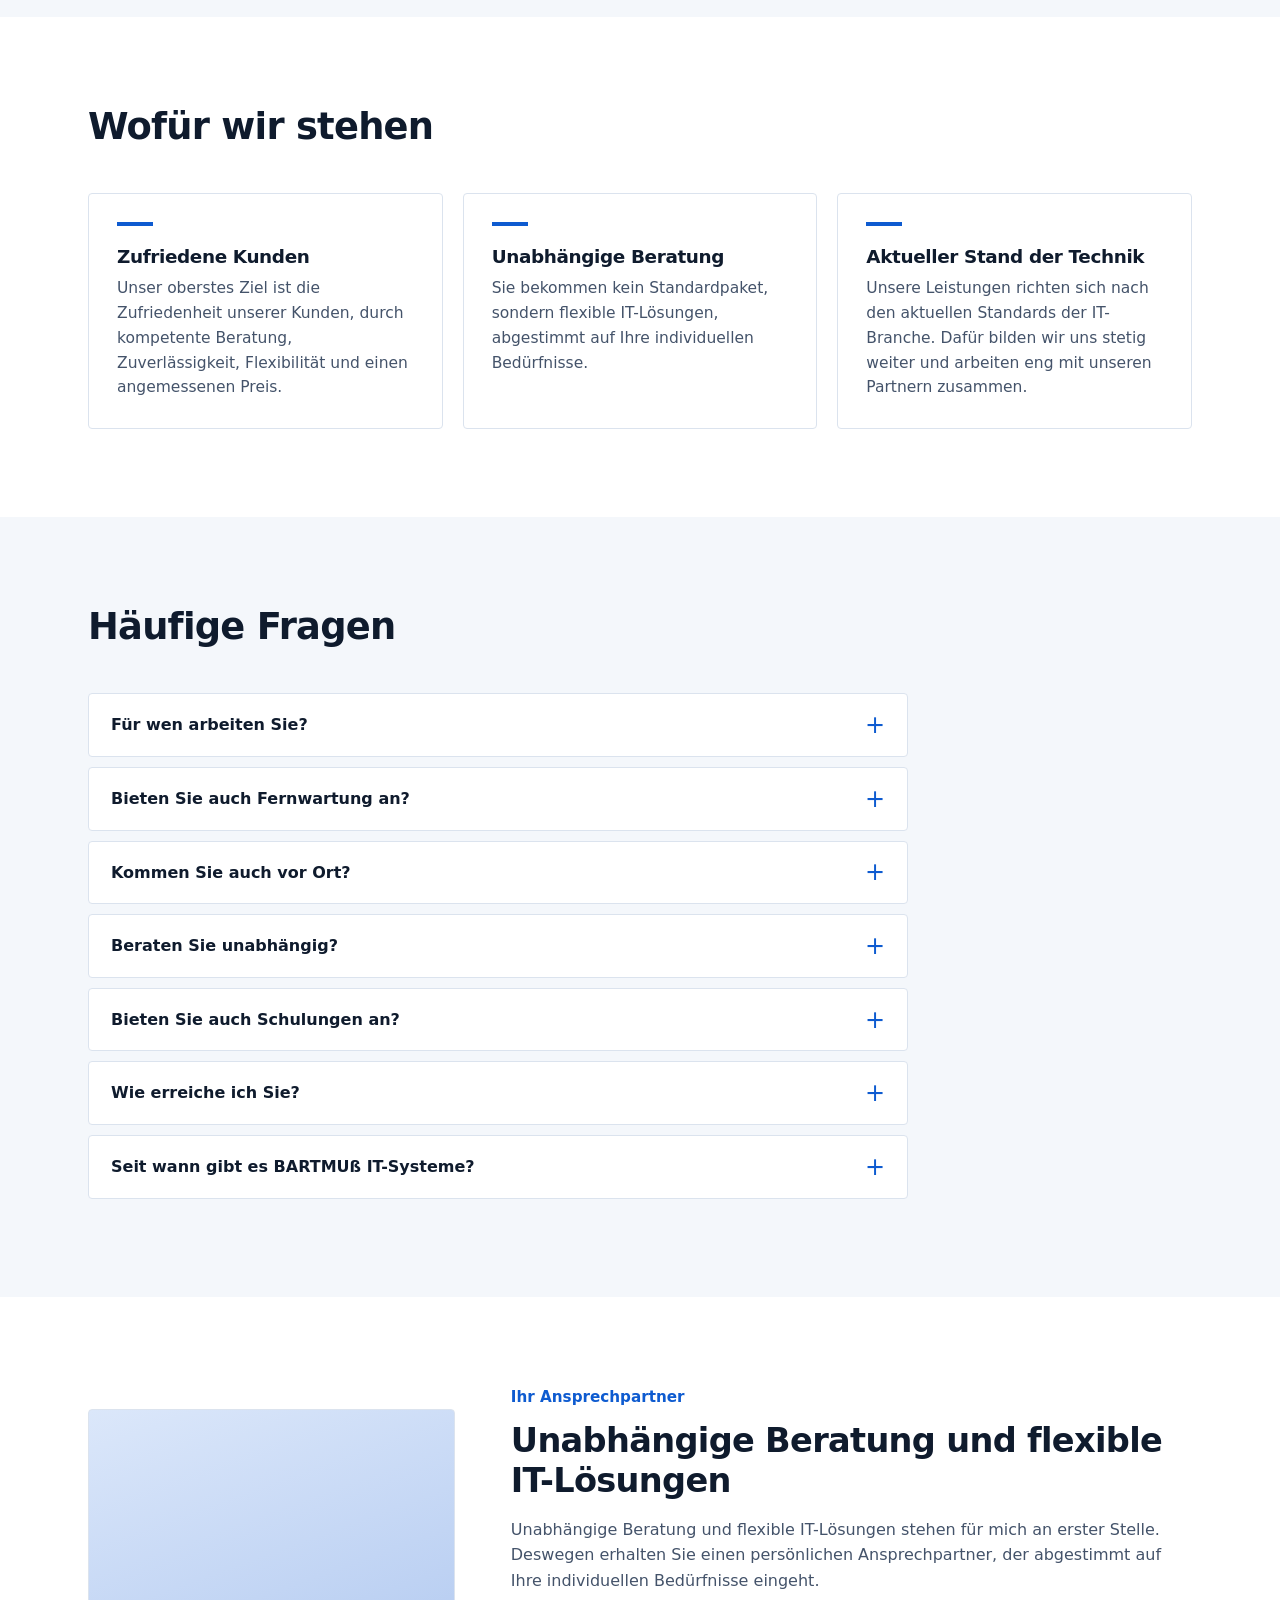
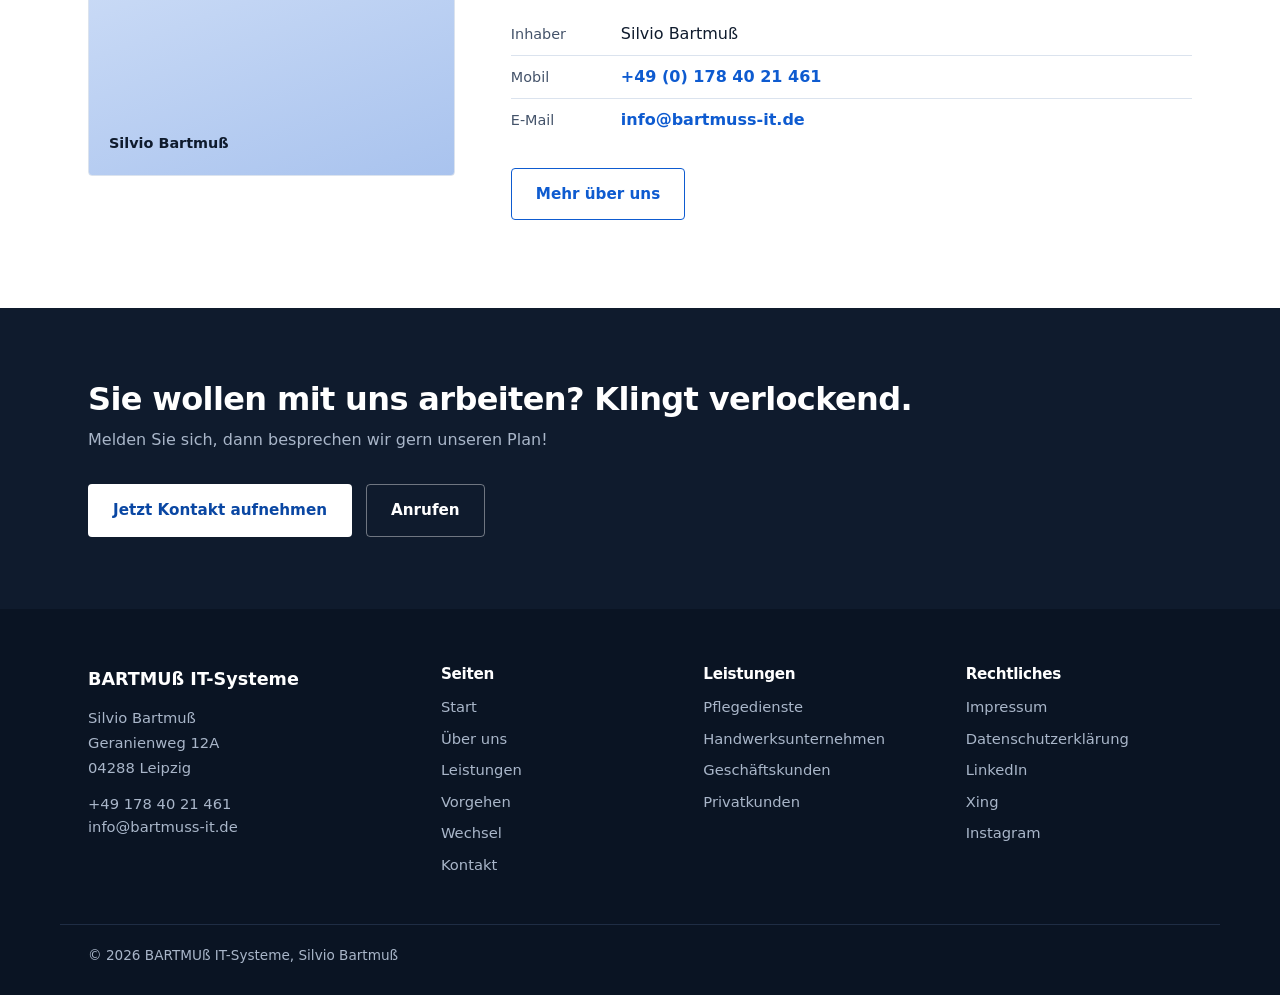
==== commit d6d11886: "Hero: Button 'Kaffee trinken' statt Telefonnummer Co-Authored-By: Claude Sonnet 5.5 <noreply@anthrop" ====
--- a/index.html
+++ b/index.html
@@ -43,7 +43,7 @@
       <h1>Lassen Sie uns Ihre IT auf Vordermann bringen.</h1>
       <p class="lead">Persönliche IT-Betreuung für Pflegedienste und Handwerksunternehmen im Großraum Leipzig: Beratung vor Ort oder per Telefon und Fernwartung, Wartung und IT-Dokumentation Ihrer Systeme.</p>
       <div class="cta-row">
-        <a href="tel:+4917840214611" class="btn btn-primary">+49 178 40 21 461 anrufen</a>
+        <a href="kontakt.html" class="btn btn-primary btn-icon"><svg viewBox="0 0 24 24" fill="currentColor" aria-hidden="true"><path d="M18.5 3H6c-1.1 0-2 .9-2 2v5.71c0 3.83 2.95 7.18 6.78 7.29 3.96.12 7.22-3.06 7.22-7v-1h.5c1.93 0 3.5-1.57 3.5-3.5S20.43 3 18.5 3zM16 5v3H6V5h10zm2.5 3H18V5h.5c.83 0 1.5.67 1.5 1.5S19.33 8 18.5 8zM4 19h16v2H4z"/></svg>Kaffee trinken</a>
         <a href="mailto:info@bartmuss-it.de" class="btn btn-secondary">E-Mail schreiben</a>
       </div>
     </div>
--- a/style.css
+++ b/style.css
@@ -385,5 +385,14 @@
 .bm-send{width:44px; height:44px; flex:0 0 auto; display:flex; align-items:center; justify-content:center; background:#00a884; border:none; border-radius:50%; cursor:pointer;}
 .bm-send:hover{background:#008f72;}
 .bm-send svg{width:22px; height:22px; fill:#fff;}
+.bm-actions{display:flex; gap:8px; padding:0 10px 10px; background:#f0f2f5;}
+.bm-action{flex:1; display:flex; align-items:center; justify-content:center; gap:8px; height:42px; text-decoration:none; font-weight:600; font-size:.9rem; color:#008069; background:#fff; border:1px solid #00a884; border-radius:21px; transition:background .15s ease, color .15s ease;}
+.bm-action svg{width:18px; height:18px; fill:currentColor; flex:0 0 auto;}
+.bm-action:hover{background:#00a884; color:#fff;}
+.bm-action:focus-visible{outline:3px solid #0e5bd0; outline-offset:2px;}
 @media (prefers-reduced-motion:reduce){ .bm-dot{animation:none;} }
 @media print{ .bm-chat{display:none;} }
+
+/* Button mit Icon */
+.btn.btn-icon{display:inline-flex; align-items:center; gap:10px;}
+.btn-icon svg{width:20px; height:20px; flex:0 0 auto;}
